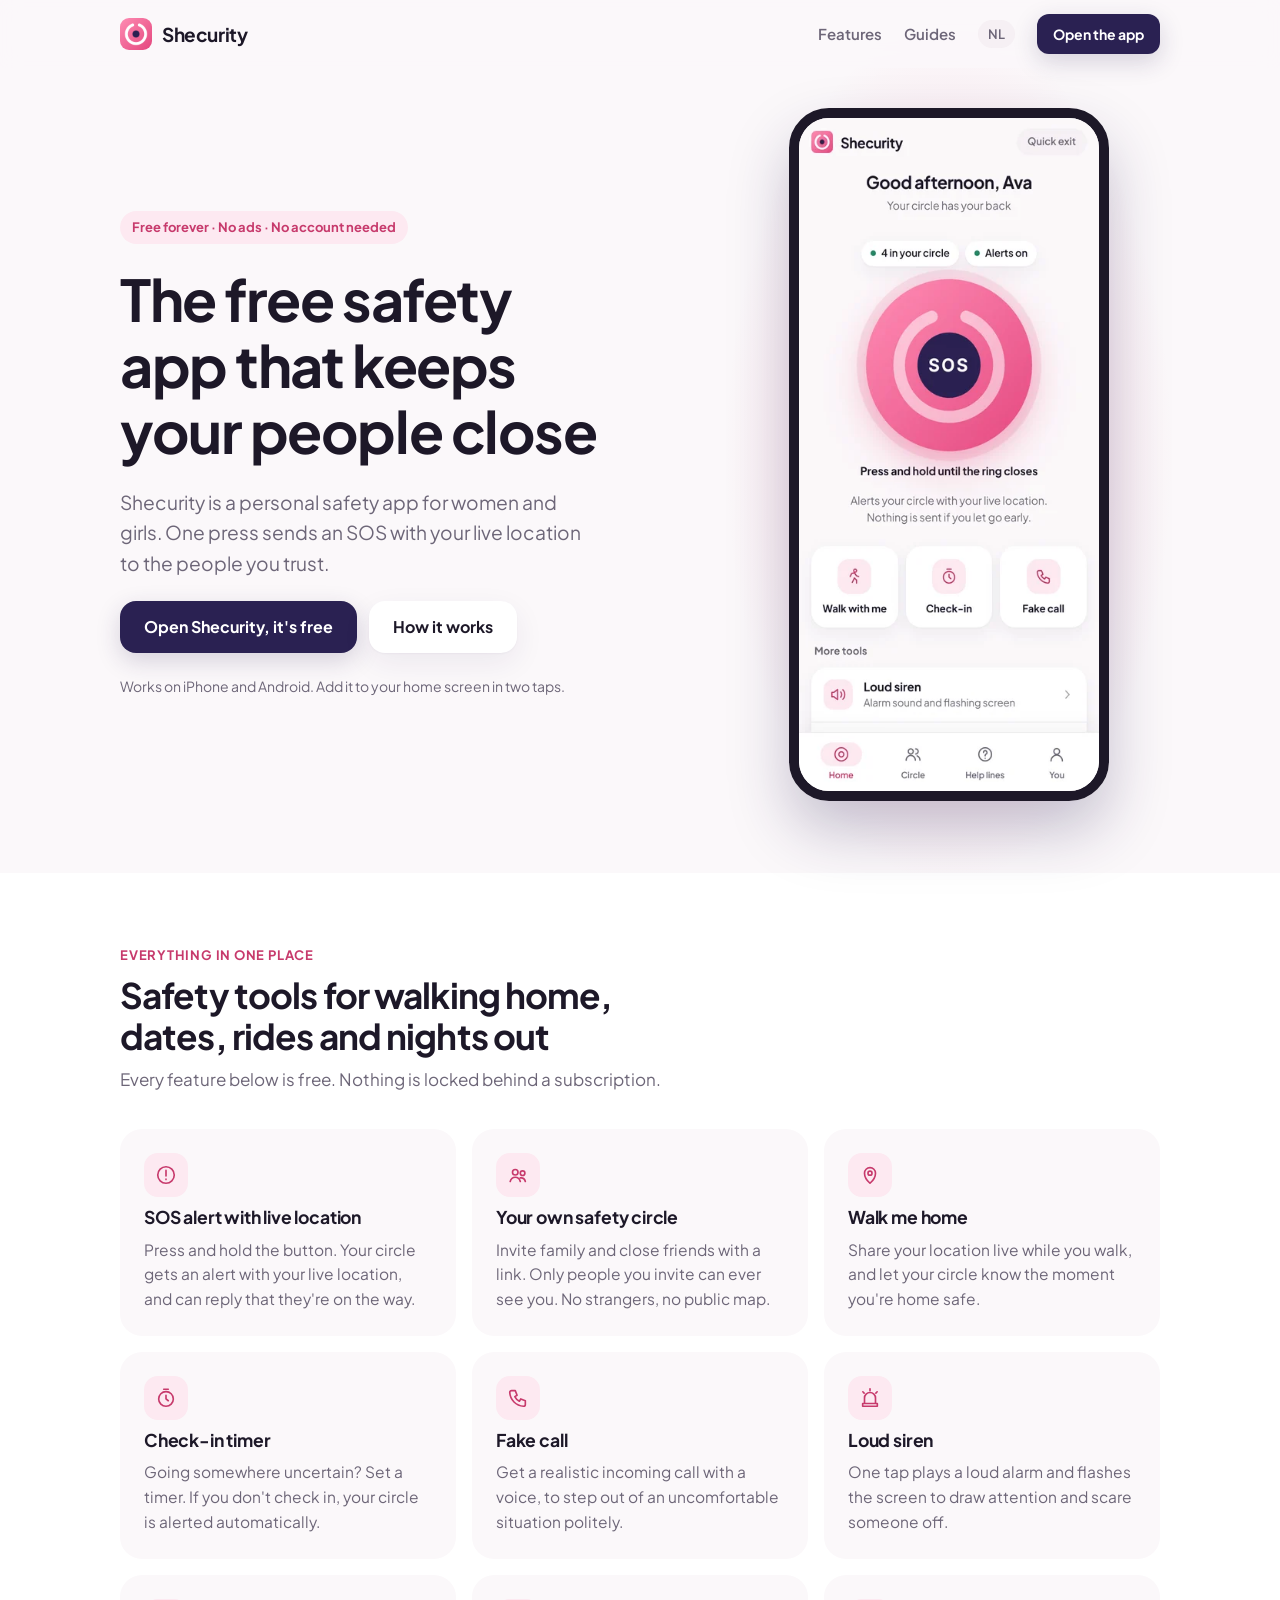
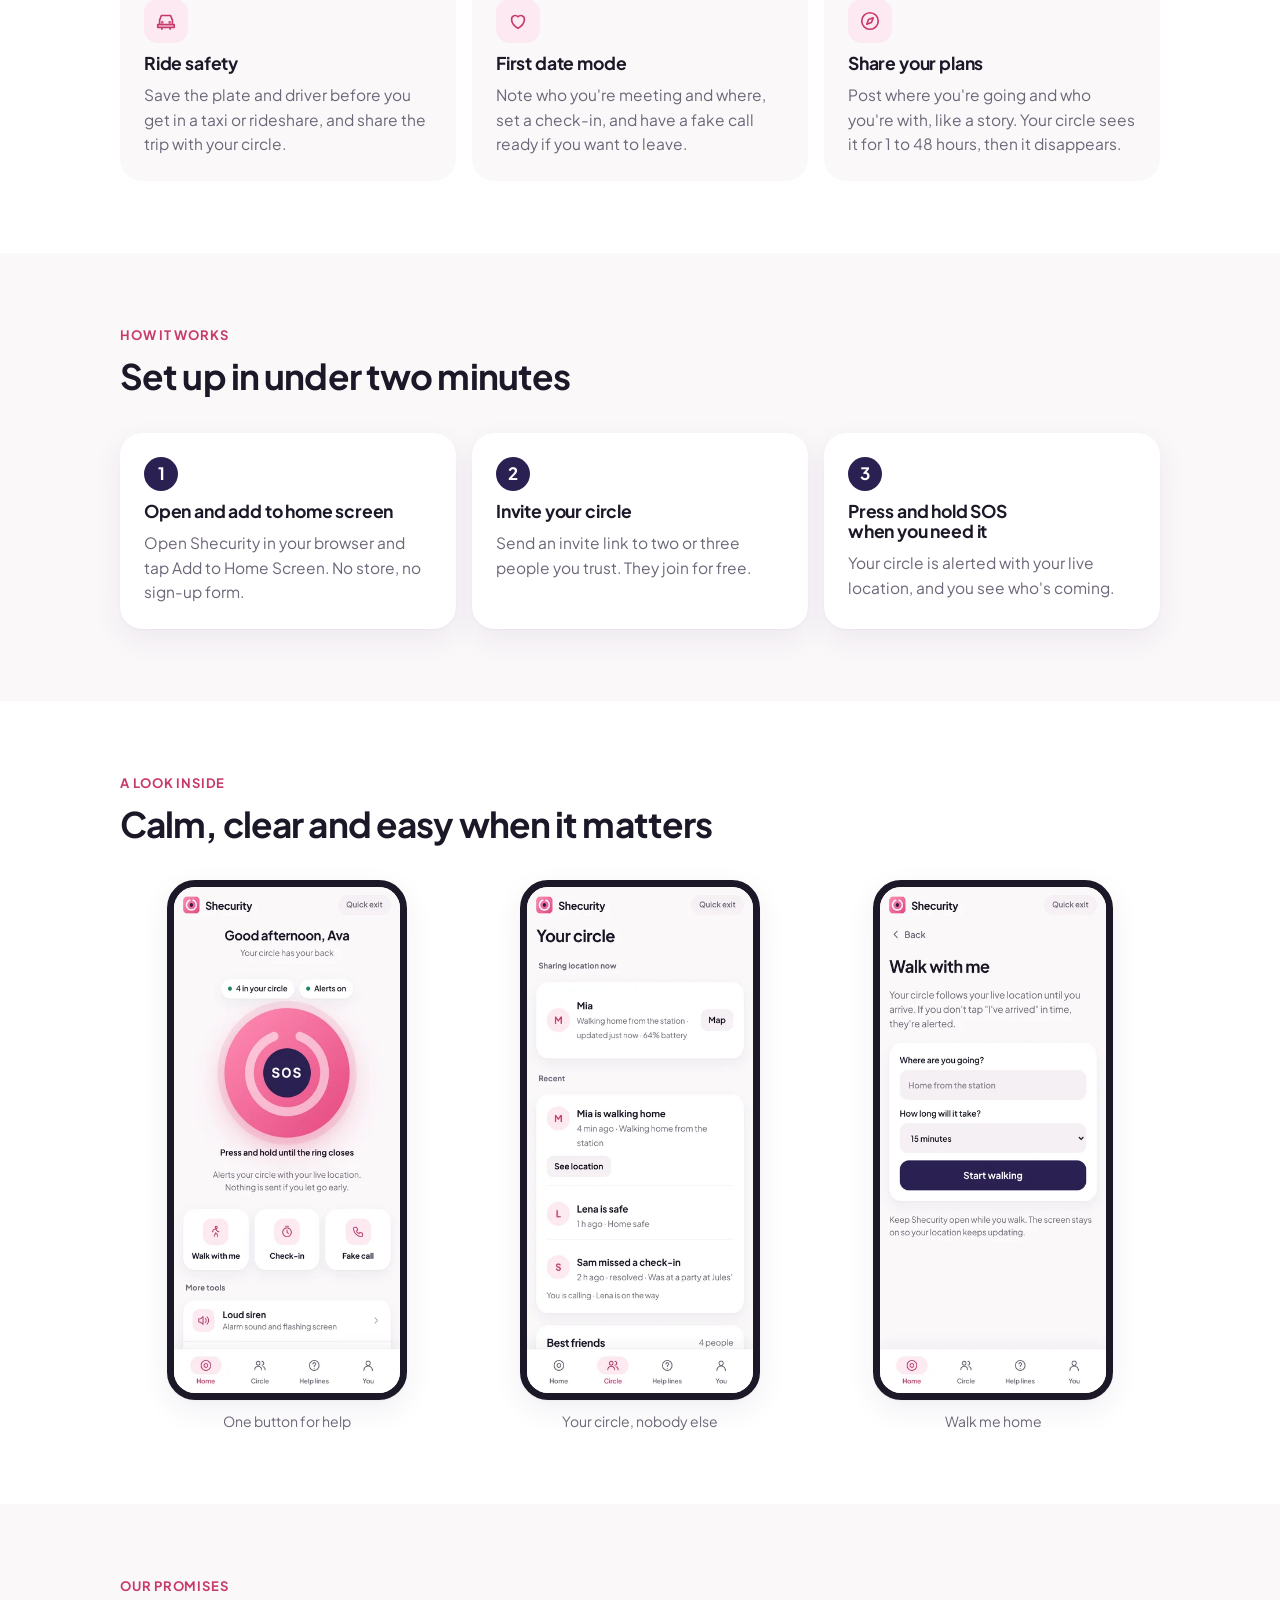
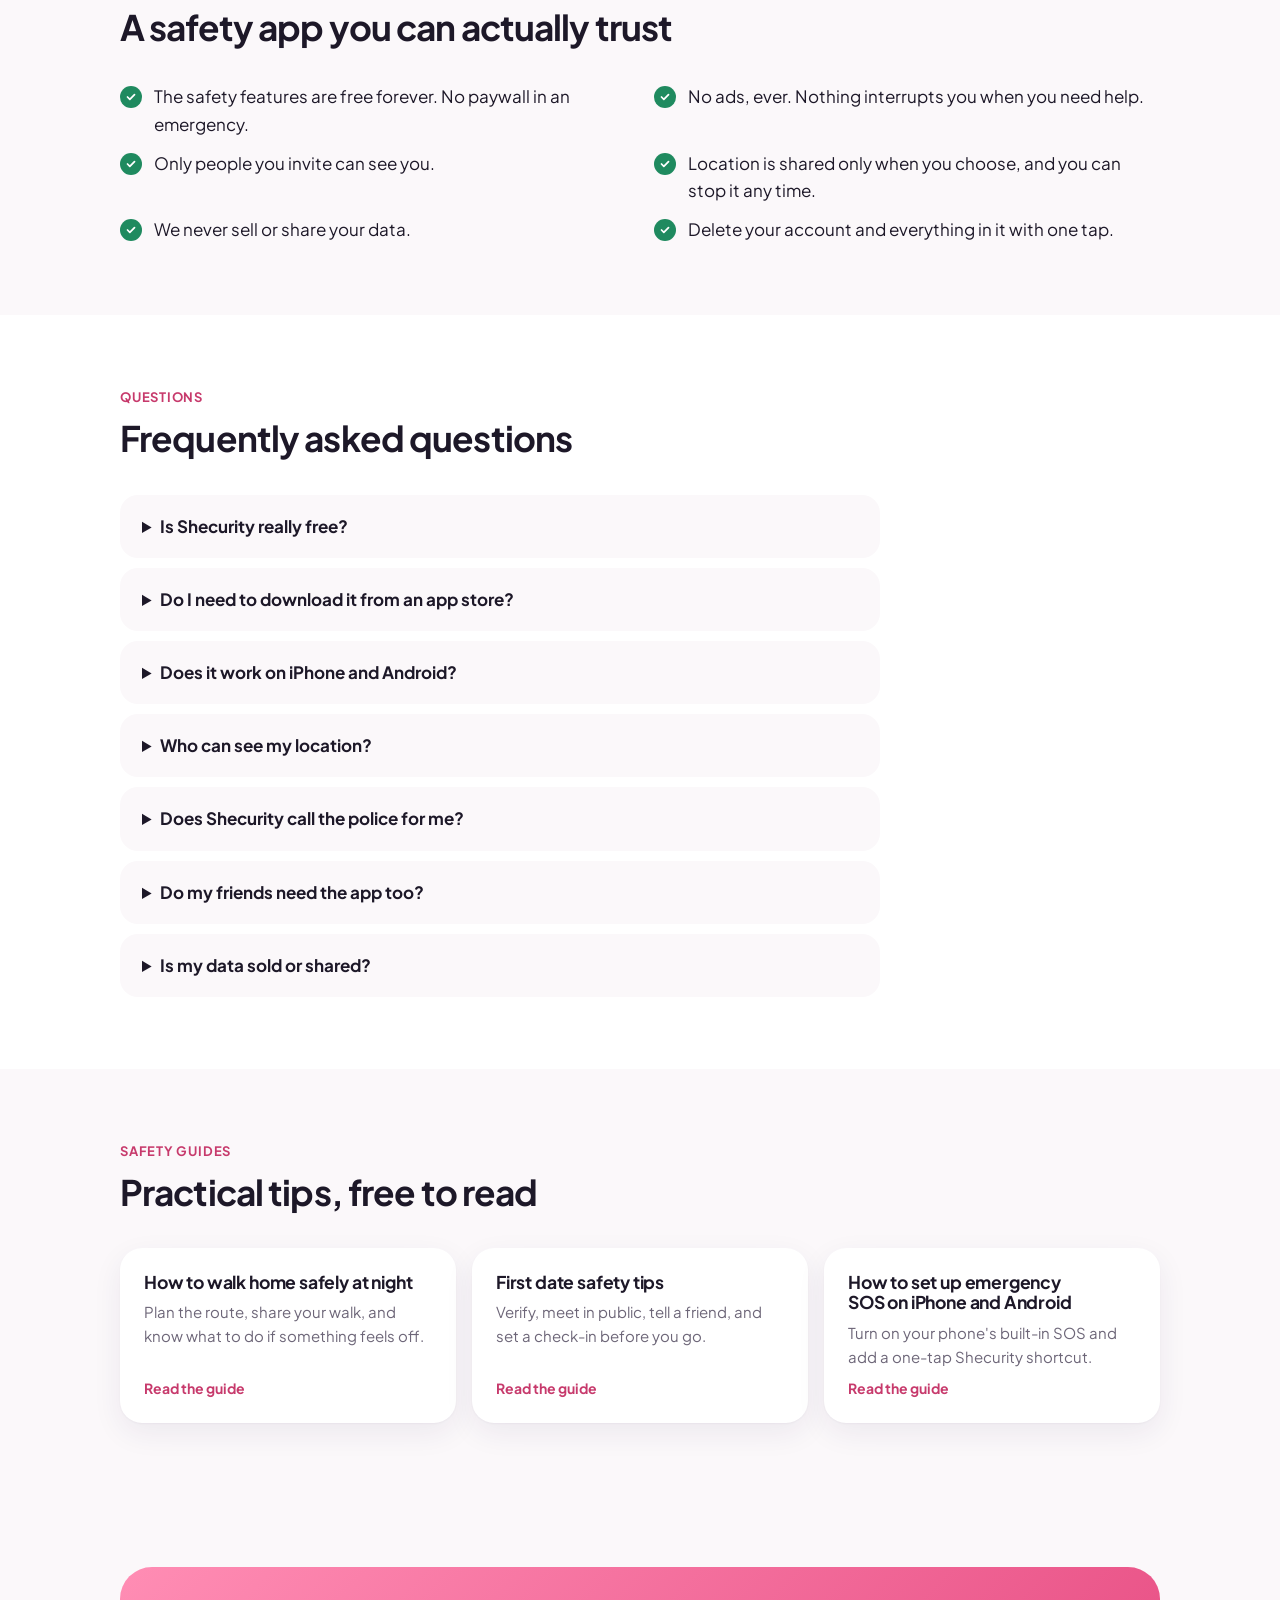
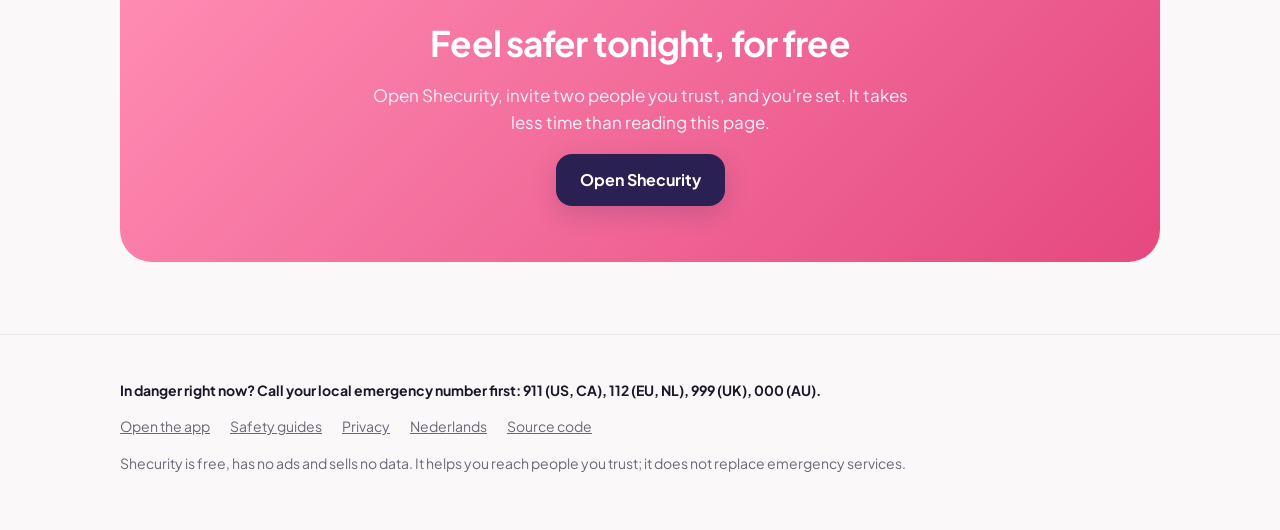
==== index.html @ 404d6601 "Launch Shecurity website and app Co-Authored-By: Claude Opus 5.5 (1M context) <noreply@anthropic.com" ====
<!doctype html>
<html lang="en">
<head>
<meta charset="utf-8">
<meta name="viewport" content="width=device-width, initial-scale=1, viewport-fit=cover">
<title>Shecurity: Free Safety App for Women with SOS and Live Location</title>
<meta name="description" content="Shecurity is a free personal safety app for women. Send an SOS with live location to your own safety circle, share your walk home, set check-in timers, and use fake call and siren. No ads, no subscription.">
<link rel="canonical" href="https://punselie15.github.io/shecurity/">
<link rel="alternate" hreflang="en" href="https://punselie15.github.io/shecurity/">
<link rel="alternate" hreflang="nl" href="https://punselie15.github.io/shecurity/nl/">
<link rel="alternate" hreflang="x-default" href="https://punselie15.github.io/shecurity/">
<meta name="theme-color" content="#fbf8fa">
<meta name="robots" content="index, follow, max-image-preview:large">
<meta property="og:type" content="website">
<meta property="og:site_name" content="Shecurity">
<meta property="og:title" content="Shecurity: Free Safety App for Women with SOS and Live Location">
<meta property="og:description" content="Shecurity is a free personal safety app for women. Send an SOS with live location to your own safety circle, share your walk home, set check-in timers, and use fake call and siren. No ads, no subscription.">
<meta property="og:url" content="https://punselie15.github.io/shecurity/">
<meta property="og:image" content="https://punselie15.github.io/shecurity/img/share.png">
<meta property="og:image:width" content="1200">
<meta property="og:image:height" content="630">
<meta property="og:image:alt" content="Shecurity, the free safety app with your own safety circle">
<meta property="og:locale" content="en_US">
<meta name="twitter:card" content="summary_large_image">
<meta name="twitter:title" content="Shecurity: Free Safety App for Women with SOS and Live Location">
<meta name="twitter:description" content="Shecurity is a free personal safety app for women. Send an SOS with live location to your own safety circle, share your walk home, set check-in timers, and use fake call and siren. No ads, no subscription.">
<meta name="twitter:image" content="https://punselie15.github.io/shecurity/img/share.png">
<link rel="icon" href="icon.svg" type="image/svg+xml">
<link rel="icon" href="favicon-32.png" sizes="32x32" type="image/png">
<link rel="apple-touch-icon" href="apple-touch-icon.png">
<link rel="manifest" href="app/manifest.webmanifest">
<link rel="preconnect" href="https://fonts.googleapis.com">
<link rel="preconnect" href="https://fonts.gstatic.com" crossorigin>
<link rel="stylesheet" href="https://fonts.googleapis.com/css2?family=Plus+Jakarta+Sans:wght@400;600;700&display=swap">
<link rel="stylesheet" href="assets/site.css">
<script type="application/ld+json">{"@type": "Organization", "@id": "https://punselie15.github.io/shecurity/#org", "name": "Shecurity", "url": "https://punselie15.github.io/shecurity/", "logo": "https://punselie15.github.io/shecurity/icon-512.png", "@context": "https://schema.org"}</script>
<script type="application/ld+json">{"@context": "https://schema.org", "@type": "WebApplication", "name": "Shecurity", "url": "https://punselie15.github.io/shecurity/app/", "applicationCategory": "LifestyleApplication", "applicationSubCategory": "Personal safety", "operatingSystem": "iOS, Android, any modern browser", "inLanguage": "en", "description": "Shecurity is a free personal safety app for women. Send an SOS with live location to your own safety circle, share your walk home, set check-in timers, and use fake call and siren. No ads, no subscription.", "isAccessibleForFree": true, "offers": {"@type": "Offer", "price": "0", "priceCurrency": "USD"}, "screenshot": ["https://punselie15.github.io/shecurity/img/screen-home.jpg", "https://punselie15.github.io/shecurity/img/screen-circle.jpg", "https://punselie15.github.io/shecurity/img/screen-walk.jpg"], "featureList": ["SOS alert to your safety circle with live location", "Walk-me-home live location sharing", "Share your plans with your circle, like a story that expires", "Check-in timer that alerts your circle if you don't check in", "Fake incoming call", "Loud siren", "Ride and first-date safety notes", "Audio recording", "Help lines by country"], "publisher": {"@id": "https://punselie15.github.io/shecurity/#org"}}</script>
<script type="application/ld+json">{"@context": "https://schema.org", "@type": "FAQPage", "mainEntity": [{"@type": "Question", "name": "Is Shecurity really free?", "acceptedAnswer": {"@type": "Answer", "text": "Yes. Every safety feature is free forever, with no ads and no trial. Later there may be an optional Shecurity Plus for extras that cost money to run, like automatic text messages, but SOS, your safety circle, live location and check-ins will always stay free."}}, {"@type": "Question", "name": "Do I need to download it from an app store?", "acceptedAnswer": {"@type": "Answer", "text": "No. Shecurity is a web app: open it in Safari or Chrome and tap Add to Home Screen. It then opens full screen like a normal app, works offline and takes almost no storage."}}, {"@type": "Question", "name": "Does it work on iPhone and Android?", "acceptedAnswer": {"@type": "Answer", "text": "Yes, on any recent iPhone or Android phone. On iPhone, add it to your home screen first so you can receive alerts from your circle."}}, {"@type": "Question", "name": "Who can see my location?", "acceptedAnswer": {"@type": "Answer", "text": "Only the people in your safety circle, and only while you choose to share it: during an SOS, a walk or an expired check-in. There is no public map and no stranger network. You can stop sharing with one tap."}}, {"@type": "Question", "name": "Does Shecurity call the police for me?", "acceptedAnswer": {"@type": "Answer", "text": "No. Shecurity alerts the people you trust and shows your local emergency number with one tap. If you are in danger right now, call 911, 112, 999 or 000 first."}}, {"@type": "Question", "name": "Do my friends need the app too?", "acceptedAnswer": {"@type": "Answer", "text": "To join your circle and get instant alerts, yes, and it's free for them too. Even without it, your SOS can send a regular text message with your location to anyone in your contacts."}}, {"@type": "Question", "name": "Is my data sold or shared?", "acceptedAnswer": {"@type": "Answer", "text": "Never. There are no ads and no trackers. Your contacts and notes stay on your phone; circle alerts are stored in the EU and deleted automatically after 30 days. Read the privacy policy."}}]}</script>
<script type="application/ld+json">{"@context": "https://schema.org", "@type": "WebSite", "name": "Shecurity", "url": "https://punselie15.github.io/shecurity/", "inLanguage": ["en", "nl"]}</script>
</head>
<body>
<header class="site"><div class="wrap">
<a class="logo" href="./"><img src="icon-192.png" alt="" width="32" height="32">Shecurity</a>
<nav class="top" aria-label="Main"><a class="hide-sm" href="#features">Features</a><a class="hide-sm" href="guides/">Guides</a><a class="lang" href="nl/" hreflang="nl" lang="nl">NL</a><a class="btn primary sm" href="app/">Open the app</a></nav>
</div></header>
<main>

<section class="hero"><div class="wrap">
<div class="copy">
<span class="pill">Free forever · No ads · No account needed</span>
<h1>The free safety app that keeps your people close</h1>
<p class="lede">Shecurity is a personal safety app for women and girls. One press sends an SOS with your live location to the people you trust.</p>
<div class="ctas"><a class="btn primary" href="app/">Open Shecurity, it's free</a><a class="btn soft" href="#how">How it works</a></div>
<p class="note">Works on iPhone and Android. Add it to your home screen in two taps.</p>
</div>
<div class="phone"><picture><source srcset="img/screen-home.webp" type="image/webp"><img src="img/screen-home.jpg" alt="Shecurity home screen with the SOS button and your safety circle" width="390" height="844" fetchpriority="high"></picture></div>
</div></section>

<section class="band alt" id="features"><div class="wrap">
<div class="section-head"><span class="eyebrow">Everything in one place</span><h2>Safety tools for walking home, dates, rides and nights out</h2><p class="muted">Every feature below is free. Nothing is locked behind a subscription.</p></div>
<div class="features"><div class="feature"><div class="ic"><svg viewBox="0 0 24 24" aria-hidden="true"><circle cx="12" cy="12" r="9"/><path d="M12 7v6M12 16.5v.5"/></svg></div><h3>SOS alert with live location</h3><p>Press and hold the button. Your circle gets an alert with your live location, and can reply that they're on the way.</p></div><div class="feature"><div class="ic"><svg viewBox="0 0 24 24" aria-hidden="true"><circle cx="9" cy="9" r="3"/><circle cx="17" cy="10" r="2.5"/><path d="M3.5 19c.8-3 3-4.5 5.5-4.5s4.7 1.5 5.5 4.5M14.5 15.2c2.6-.4 4.7.9 5.5 3.8"/></svg></div><h3>Your own safety circle</h3><p>Invite family and close friends with a link. Only people you invite can ever see you. No strangers, no public map.</p></div><div class="feature"><div class="ic"><svg viewBox="0 0 24 24" aria-hidden="true"><path d="M12 21s-6-5.3-6-11a6 6 0 0 1 12 0c0 5.7-6 11-6 11Z"/><circle cx="12" cy="10" r="2.2"/></svg></div><h3>Walk me home</h3><p>Share your location live while you walk, and let your circle know the moment you're home safe.</p></div><div class="feature"><div class="ic"><svg viewBox="0 0 24 24" aria-hidden="true"><circle cx="12" cy="13" r="8"/><path d="M12 9v4l2.5 2M9.5 2.5h5"/></svg></div><h3>Check-in timer</h3><p>Going somewhere uncertain? Set a timer. If you don't check in, your circle is alerted automatically.</p></div><div class="feature"><div class="ic"><svg viewBox="0 0 24 24" aria-hidden="true"><path d="M5 4h4l2 5-2.5 1.5a11 11 0 0 0 5 5L15 13l5 2v4a2 2 0 0 1-2 2A16 16 0 0 1 3 6a2 2 0 0 1 2-2Z"/></svg></div><h3>Fake call</h3><p>Get a realistic incoming call with a voice, to step out of an uncomfortable situation politely.</p></div><div class="feature"><div class="ic"><svg viewBox="0 0 24 24" aria-hidden="true"><path d="M6 18v-6a6 6 0 0 1 12 0v6M4 18h16v3H4zM12 2v2M4.2 5.2l1.4 1.4M19.8 5.2l-1.4 1.4"/></svg></div><h3>Loud siren</h3><p>One tap plays a loud alarm and flashes the screen to draw attention and scare someone off.</p></div><div class="feature"><div class="ic"><svg viewBox="0 0 24 24" aria-hidden="true"><path d="M5 16V11l2-5h10l2 5v5M3 16h18v3H3zM7.5 19v2M16.5 19v2"/><circle cx="8" cy="13.5" r=".5"/><circle cx="16" cy="13.5" r=".5"/></svg></div><h3>Ride safety</h3><p>Save the plate and driver before you get in a taxi or rideshare, and share the trip with your circle.</p></div><div class="feature"><div class="ic"><svg viewBox="0 0 24 24" aria-hidden="true"><path d="M12 20s-7-4.4-7-10a4 4 0 0 1 7-2.6A4 4 0 0 1 19 10c0 5.6-7 10-7 10Z"/></svg></div><h3>First date mode</h3><p>Note who you're meeting and where, set a check-in, and have a fake call ready if you want to leave.</p></div><div class="feature"><div class="ic"><svg viewBox="0 0 24 24" aria-hidden="true"><circle cx="12" cy="12" r="9"/><path d="M15.5 8.5 13.6 13.6 8.5 15.5 10.4 10.4z"/></svg></div><h3>Share your plans</h3><p>Post where you're going and who you're with, like a story. Your circle sees it for 1 to 48 hours, then it disappears.</p></div></div>
</div></section>

<section class="band" id="how"><div class="wrap">
<div class="section-head"><span class="eyebrow">How it works</span><h2>Set up in under two minutes</h2></div>
<div class="steps">
<div class="step"><h3>Open and add to home screen</h3><p>Open Shecurity in your browser and tap Add to Home Screen. No store, no sign-up form.</p></div>
<div class="step"><h3>Invite your circle</h3><p>Send an invite link to two or three people you trust. They join for free.</p></div>
<div class="step"><h3>Press and hold SOS when you need it</h3><p>Your circle is alerted with your live location, and you see who's coming.</p></div>
</div>
</div></section>

<section class="band alt"><div class="wrap">
<div class="section-head"><span class="eyebrow">A look inside</span><h2>Calm, clear and easy when it matters</h2></div>
<div class="shots"><figure><picture><source srcset="img/screen-home.webp" type="image/webp"><img src="img/screen-home.jpg" alt="Shecurity home screen with SOS button" width="390" height="844" loading="lazy"></picture><figcaption>One button for help</figcaption></figure><figure><picture><source srcset="img/screen-circle.webp" type="image/webp"><img src="img/screen-circle.jpg" alt="Safety circle screen showing friends and alerts" width="390" height="844" loading="lazy"></picture><figcaption>Your circle, nobody else</figcaption></figure><figure><picture><source srcset="img/screen-walk.webp" type="image/webp"><img src="img/screen-walk.jpg" alt="Walk me home screen sharing live location" width="390" height="844" loading="lazy"></picture><figcaption>Walk me home</figcaption></figure></div>
</div></section>

<section class="band"><div class="wrap">
<div class="section-head"><span class="eyebrow">Our promises</span><h2>A safety app you can actually trust</h2></div>
<ul class="promises">
<li>The safety features are free forever. No paywall in an emergency.</li>
<li>No ads, ever. Nothing interrupts you when you need help.</li>
<li>Only people you invite can see you.</li>
<li>Location is shared only when you choose, and you can stop it any time.</li>
<li>We never sell or share your data.</li>
<li>Delete your account and everything in it with one tap.</li>
</ul>
</div></section>

<section class="band alt" id="faq"><div class="wrap">
<div class="section-head"><span class="eyebrow">Questions</span><h2>Frequently asked questions</h2></div>
<div class="faq"><details><summary>Is Shecurity really free?</summary><p>Yes. Every safety feature is free forever, with no ads and no trial. Later there may be an optional Shecurity Plus for extras that cost money to run, like automatic text messages, but SOS, your safety circle, live location and check-ins will always stay free.</p></details><details><summary>Do I need to download it from an app store?</summary><p>No. Shecurity is a web app: open it in Safari or Chrome and tap <strong>Add to Home Screen</strong>. It then opens full screen like a normal app, works offline and takes almost no storage.</p></details><details><summary>Does it work on iPhone and Android?</summary><p>Yes, on any recent iPhone or Android phone. On iPhone, add it to your home screen first so you can receive alerts from your circle.</p></details><details><summary>Who can see my location?</summary><p>Only the people in your safety circle, and only while you choose to share it: during an SOS, a walk or an expired check-in. There is no public map and no stranger network. You can stop sharing with one tap.</p></details><details><summary>Does Shecurity call the police for me?</summary><p>No. Shecurity alerts the people you trust and shows your local emergency number with one tap. If you are in danger right now, call 911, 112, 999 or 000 first.</p></details><details><summary>Do my friends need the app too?</summary><p>To join your circle and get instant alerts, yes, and it's free for them too. Even without it, your SOS can send a regular text message with your location to anyone in your contacts.</p></details><details><summary>Is my data sold or shared?</summary><p>Never. There are no ads and no trackers. Your contacts and notes stay on your phone; circle alerts are stored in the EU and deleted automatically after 30 days. Read the <a href="privacy.html">privacy policy</a>.</p></details></div>
</div></section>

<section class="band"><div class="wrap">
<div class="section-head"><span class="eyebrow">Safety guides</span><h2>Practical tips, free to read</h2></div>
<div class="guides"><a class="guide-card" href="guides/walk-home-safely.html"><h3>How to walk home safely at night</h3><p>Plan the route, share your walk, and know what to do if something feels off.</p><span>Read the guide</span></a><a class="guide-card" href="guides/first-date-safety.html"><h3>First date safety tips</h3><p>Verify, meet in public, tell a friend, and set a check-in before you go.</p><span>Read the guide</span></a><a class="guide-card" href="guides/phone-emergency-sos.html"><h3>How to set up emergency SOS on iPhone and Android</h3><p>Turn on your phone's built-in SOS and add a one-tap Shecurity shortcut.</p><span>Read the guide</span></a></div>
</div></section>

<section class="band cta-band"><div class="wrap"><div class="box">
<h2>Feel safer tonight, for free</h2>
<p>Open Shecurity, invite two people you trust, and you're set. It takes less time than reading this page.</p>
<a class="btn primary" href="app/">Open Shecurity</a>
</div></div></section>

</main>
<footer class="site"><div class="wrap">
<p class="emergency">In danger right now? Call your local emergency number first: 911 (US, CA), 112 (EU, NL), 999 (UK), 000 (AU).</p>
<div class="links"><a href="app/">Open the app</a><a href="guides/">Safety guides</a><a href="privacy.html">Privacy</a><a href="nl/">Nederlands</a><a href="https://github.com/punselie15/shecurity">Source code</a></div>
<p>Shecurity is free, has no ads and sells no data. It helps you reach people you trust; it does not replace emergency services.</p>
</div></footer>
</body>
</html>
---- assets/site.css ----
/* Shecurity website. Same palette and type as the app: blush pink accents, deep indigo actions, soft cards. */
:root {
  --bg: #fbf8fa;
  --surface: #ffffff;
  --surface-2: #f6f0f4;
  --ink: #1d1828;
  --muted: #6d6678;
  --line: #f0e8ee;
  --brand: #2a2152;
  --brand-ink: #ffffff;
  --soft: #fde9f1;
  --pink: #e5487f;
  --pink-ink: #c73a6c;
  --safe: #1f8a5f;
  --shadow: 0 1px 2px rgba(42, 33, 82, .04), 0 10px 30px rgba(42, 33, 82, .07);
  --font: "Plus Jakarta Sans", system-ui, -apple-system, "Segoe UI", Roboto, "Helvetica Neue", Arial, sans-serif;
}
@media (prefers-color-scheme: dark) {
  :root { --bg: #121017; --surface: #1b1822; --surface-2: #25212e; --ink: #f2eef6; --muted: #a49cb1; --line: #2c2736;
    --brand: #ff8db4; --brand-ink: #1d1828; --soft: #36202d; --pink: #ff8db4; --pink-ink: #ff9fc0; --safe: #4cc690;
    --shadow: 0 1px 2px rgba(0,0,0,.3), 0 10px 30px rgba(0,0,0,.25); color-scheme: dark; }
}
* { box-sizing: border-box; }
html { scroll-behavior: smooth; }
body { margin: 0; background: var(--bg); color: var(--ink); font-family: var(--font); font-size: 17px; line-height: 1.6; -webkit-font-smoothing: antialiased; }
a { color: var(--pink-ink); }
:focus-visible { outline: 2px solid var(--pink); outline-offset: 2px; }
img { max-width: 100%; height: auto; display: block; }
.wrap { max-width: 1080px; margin: 0 auto; padding-left: max(20px, env(safe-area-inset-left, 0px)); padding-right: max(20px, env(safe-area-inset-right, 0px)); }
h1, h2, h3 { line-height: 1.15; letter-spacing: -0.025em; text-wrap: balance; margin: 0; font-weight: 700; }
h1 { font-size: clamp(2.3rem, 6vw, 3.6rem); }
h2 { font-size: clamp(1.6rem, 3.6vw, 2.2rem); }
h3 { font-size: 1.1rem; letter-spacing: -0.01em; }
p { margin: 0; }
.muted { color: var(--muted); }
.accent { color: var(--pink); }

header.site { position: sticky; top: 0; z-index: 10; background: color-mix(in srgb, var(--bg) 88%, transparent); backdrop-filter: blur(10px); -webkit-backdrop-filter: blur(10px); }
header.site .wrap { display: flex; align-items: center; justify-content: space-between; gap: 16px; height: 68px; }
.logo { display: flex; align-items: center; gap: 10px; font-weight: 700; font-size: 19px; color: var(--ink); text-decoration: none; letter-spacing: -0.02em; }
.logo img { width: 32px; height: 32px; border-radius: 9px; }
nav.top { display: flex; align-items: center; gap: 22px; font-size: 15px; font-weight: 600; }
nav.top a { color: var(--muted); text-decoration: none; }
nav.top a:hover { color: var(--ink); }
nav.top .lang { font-size: 13px; padding: 4px 10px; border-radius: 999px; background: var(--surface-2); }
@media (max-width: 640px) { nav.top .hide-sm { display: none; } }

.btn { display: inline-flex; align-items: center; justify-content: center; gap: 8px; min-height: 52px; padding: 12px 24px; border-radius: 16px; font-weight: 700; font-size: 16px; text-decoration: none; border: 0; cursor: pointer; }
.btn.primary { background: var(--brand); color: var(--brand-ink); box-shadow: 0 8px 24px rgba(42, 33, 82, .18); }
.btn.soft { background: var(--surface); color: var(--ink); box-shadow: var(--shadow); }
.btn.sm { min-height: 40px; padding: 8px 16px; font-size: 14px; border-radius: 12px; }
.ctas { display: flex; gap: 12px; flex-wrap: wrap; }

.hero { padding-block: 40px 72px; }
.hero .wrap { display: grid; grid-template-columns: minmax(0, 1.15fr) minmax(0, .85fr); gap: 48px; align-items: center; }
.hero .copy { display: flex; flex-direction: column; gap: 22px; min-width: 0; }
.hero .lede { font-size: 1.2rem; color: var(--muted); max-width: 34ch; }
.hero .note { font-size: 14px; color: var(--muted); }
.pill { align-self: flex-start; display: inline-flex; gap: 8px; align-items: center; font-size: 13px; font-weight: 700; padding: 6px 12px; border-radius: 999px; background: var(--soft); color: var(--pink-ink); }
.phone { position: relative; justify-self: center; width: 100%; max-width: 320px; }
.phone::before { content: ""; position: absolute; inset: -12% -20%; background: radial-gradient(closest-side, rgba(229, 72, 127, .22), transparent); z-index: -1; }
.phone img { border-radius: 40px; border: 10px solid #1d1828; box-shadow: 0 30px 60px rgba(42, 33, 82, .25); aspect-ratio: 390 / 844; width: 100%; }
@media (max-width: 820px) { .hero .wrap { grid-template-columns: minmax(0, 1fr); gap: 36px; } .phone { max-width: 270px; } }

section.band { padding-block: 72px; }
section.band.alt { background: var(--surface); }
.section-head { display: flex; flex-direction: column; gap: 10px; max-width: 640px; margin-bottom: 36px; }
.eyebrow { font-size: 13px; font-weight: 700; letter-spacing: .06em; text-transform: uppercase; color: var(--pink-ink); }

.features { display: grid; grid-template-columns: repeat(3, minmax(0, 1fr)); gap: 16px; }
.feature { background: var(--surface); border-radius: 22px; padding: 24px; box-shadow: var(--shadow); display: flex; flex-direction: column; gap: 10px; min-width: 0; }
section.alt .feature { background: var(--bg); box-shadow: none; }
.feature .ic { width: 44px; height: 44px; border-radius: 14px; background: var(--soft); color: var(--pink-ink); display: grid; place-items: center; }
.feature .ic svg { width: 22px; height: 22px; fill: none; stroke: currentColor; stroke-width: 1.8; stroke-linecap: round; stroke-linejoin: round; }
.feature p { color: var(--muted); font-size: 15.5px; }
@media (max-width: 860px) { .features { grid-template-columns: repeat(2, minmax(0, 1fr)); } }
@media (max-width: 560px) { .features { grid-template-columns: minmax(0, 1fr); } }

.steps { display: grid; grid-template-columns: repeat(3, minmax(0, 1fr)); gap: 16px; counter-reset: s; }
.step { display: flex; flex-direction: column; gap: 10px; padding: 24px; border-radius: 22px; background: var(--surface); box-shadow: var(--shadow); min-width: 0; }
.step::before { counter-increment: s; content: counter(s); width: 34px; height: 34px; border-radius: 50%; background: var(--brand); color: var(--brand-ink); display: grid; place-items: center; font-weight: 700; }
.step p { color: var(--muted); font-size: 15.5px; }
@media (max-width: 760px) { .steps { grid-template-columns: minmax(0, 1fr); } }

.shots { display: grid; grid-template-columns: repeat(3, minmax(0, 1fr)); gap: 20px; }
.shots figure { margin: 0; display: flex; flex-direction: column; gap: 10px; align-items: center; text-align: center; font-size: 14px; color: var(--muted); }
.shots img { border-radius: 28px; border: 7px solid #1d1828; box-shadow: var(--shadow); max-width: 240px; width: 100%; aspect-ratio: 390 / 844; }
@media (max-width: 700px) { .shots { grid-template-columns: minmax(0, 1fr); } }

.promises { display: grid; grid-template-columns: repeat(2, minmax(0, 1fr)); gap: 12px 28px; margin: 0; padding: 0; list-style: none; }
.promises li { display: flex; gap: 12px; align-items: flex-start; }
.promises li::before { content: ""; flex: none; width: 22px; height: 22px; margin-top: 3px; border-radius: 50%; background: var(--safe) url("data:image/svg+xml,%3Csvg xmlns='http://www.w3.org/2000/svg' viewBox='0 0 24 24' fill='none' stroke='white' stroke-width='3' stroke-linecap='round' stroke-linejoin='round'%3E%3Cpath d='m6 12 4 4 8-8'/%3E%3C/svg%3E") center / 14px no-repeat; }
@media (max-width: 640px) { .promises { grid-template-columns: minmax(0, 1fr); } }

.faq { display: flex; flex-direction: column; gap: 10px; max-width: 760px; }
.faq details { background: var(--surface); border-radius: 18px; padding: 18px 22px; box-shadow: var(--shadow); }
section.alt .faq details { background: var(--bg); box-shadow: none; }
.faq summary { cursor: pointer; font-weight: 700; }
.faq details p { margin-top: 10px; color: var(--muted); }

.guides { display: grid; grid-template-columns: repeat(3, minmax(0, 1fr)); gap: 16px; }
.guide-card { display: flex; flex-direction: column; gap: 8px; padding: 24px; border-radius: 22px; background: var(--surface); box-shadow: var(--shadow); text-decoration: none; color: var(--ink); min-width: 0; }
.guide-card p { color: var(--muted); font-size: 15px; }
.guide-card span { font-size: 14px; font-weight: 700; color: var(--pink-ink); margin-top: auto; }
@media (max-width: 860px) { .guides { grid-template-columns: minmax(0, 1fr); } }

.cta-band { text-align: center; }
.cta-band .box { background: linear-gradient(135deg, #ff8db4, #e5487f); color: #fff; border-radius: 32px; padding: 56px 24px; display: flex; flex-direction: column; align-items: center; gap: 18px; }
.cta-band .box p { opacity: .92; max-width: 46ch; }
.cta-band .btn.primary { background: #2a2152; color: #fff; }

/* articles */
article.post { padding-block: 32px 72px; }
article.post .wrap { max-width: 720px; display: flex; flex-direction: column; gap: 20px; }
article.post .meta { font-size: 14px; color: var(--muted); }
article.post h2 { font-size: 1.5rem; margin-top: 18px; }
article.post ul, article.post ol { margin: 0; padding-left: 1.3em; display: flex; flex-direction: column; gap: 8px; }
article.post .tip { background: var(--soft); border-radius: 18px; padding: 18px 22px; }
.crumbs { font-size: 14px; color: var(--muted); }
.crumbs a { color: var(--muted); }

footer.site { padding-block: 44px 56px; border-top: 1px solid var(--line); font-size: 14px; color: var(--muted); }
footer.site .wrap { display: flex; flex-direction: column; gap: 14px; }
footer.site .links { display: flex; flex-wrap: wrap; gap: 8px 20px; }
footer.site a { color: var(--muted); }
footer.site .emergency { font-weight: 700; color: var(--ink); }
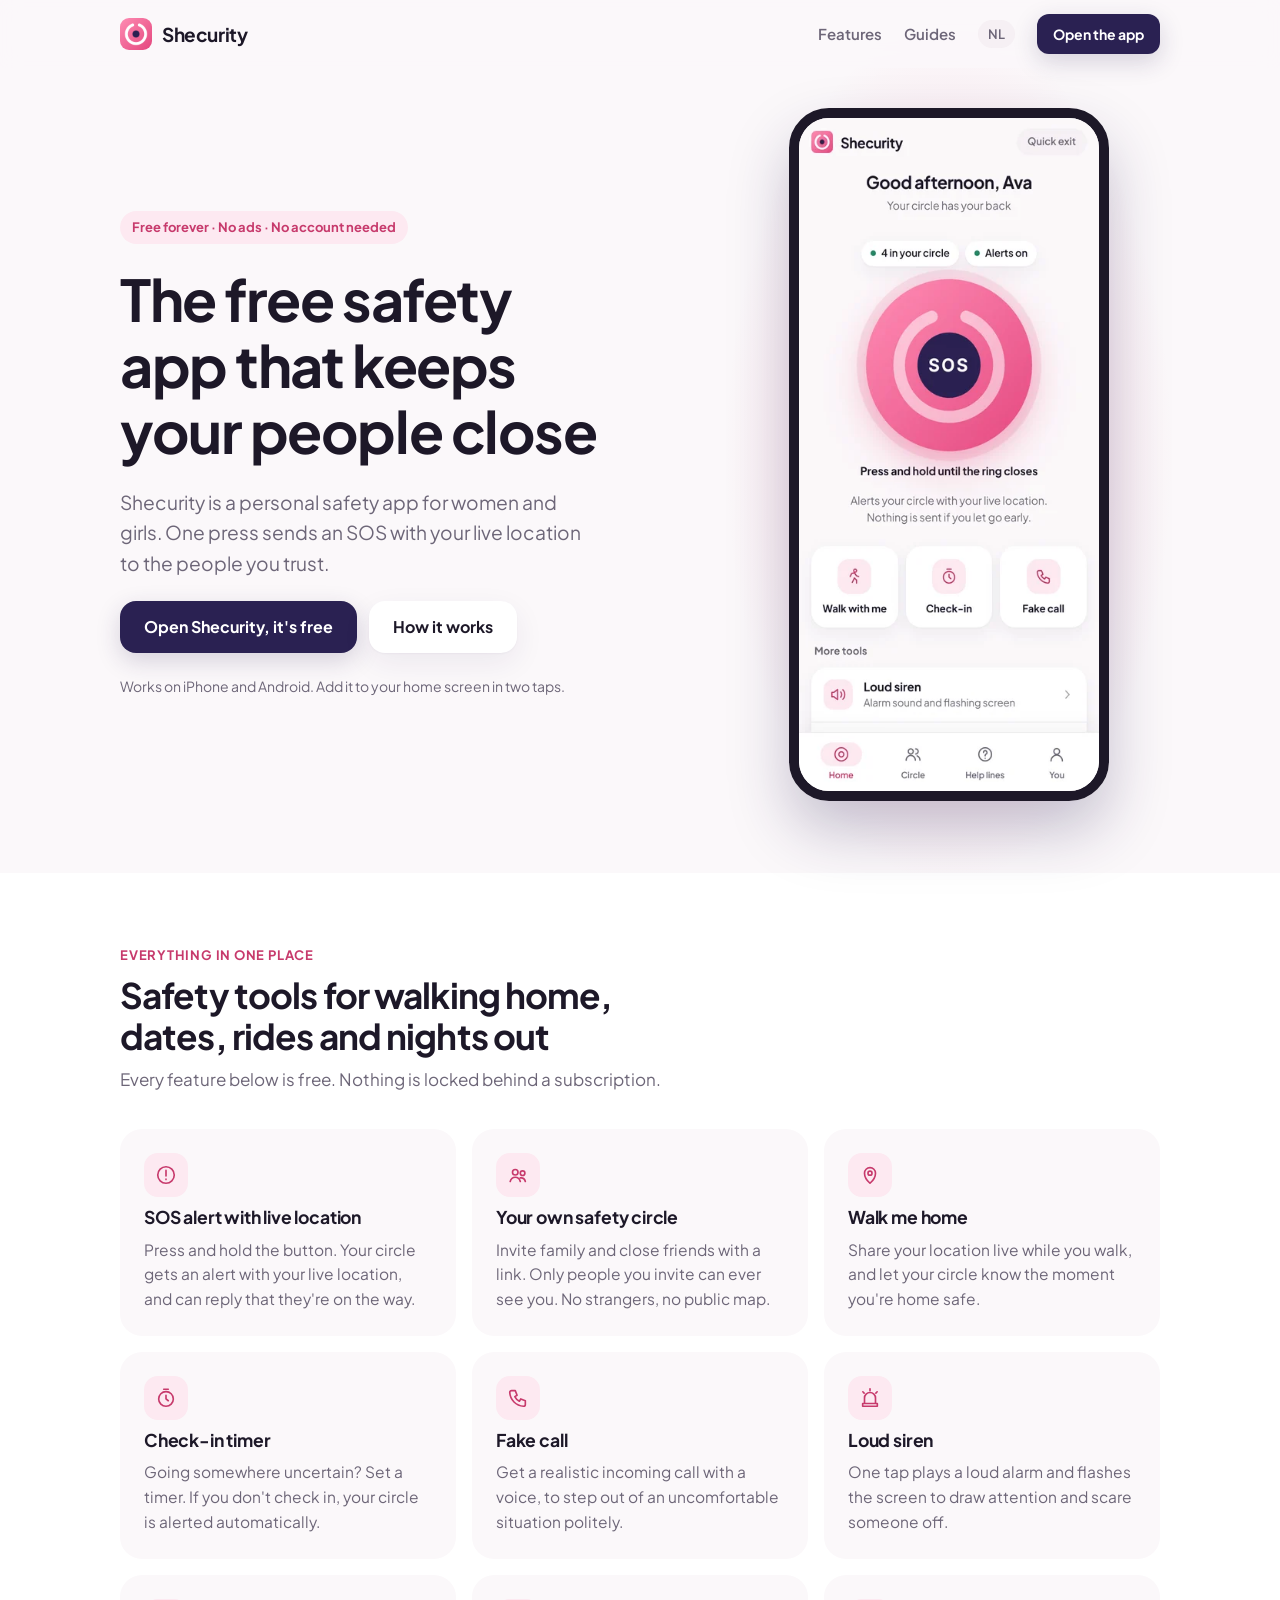
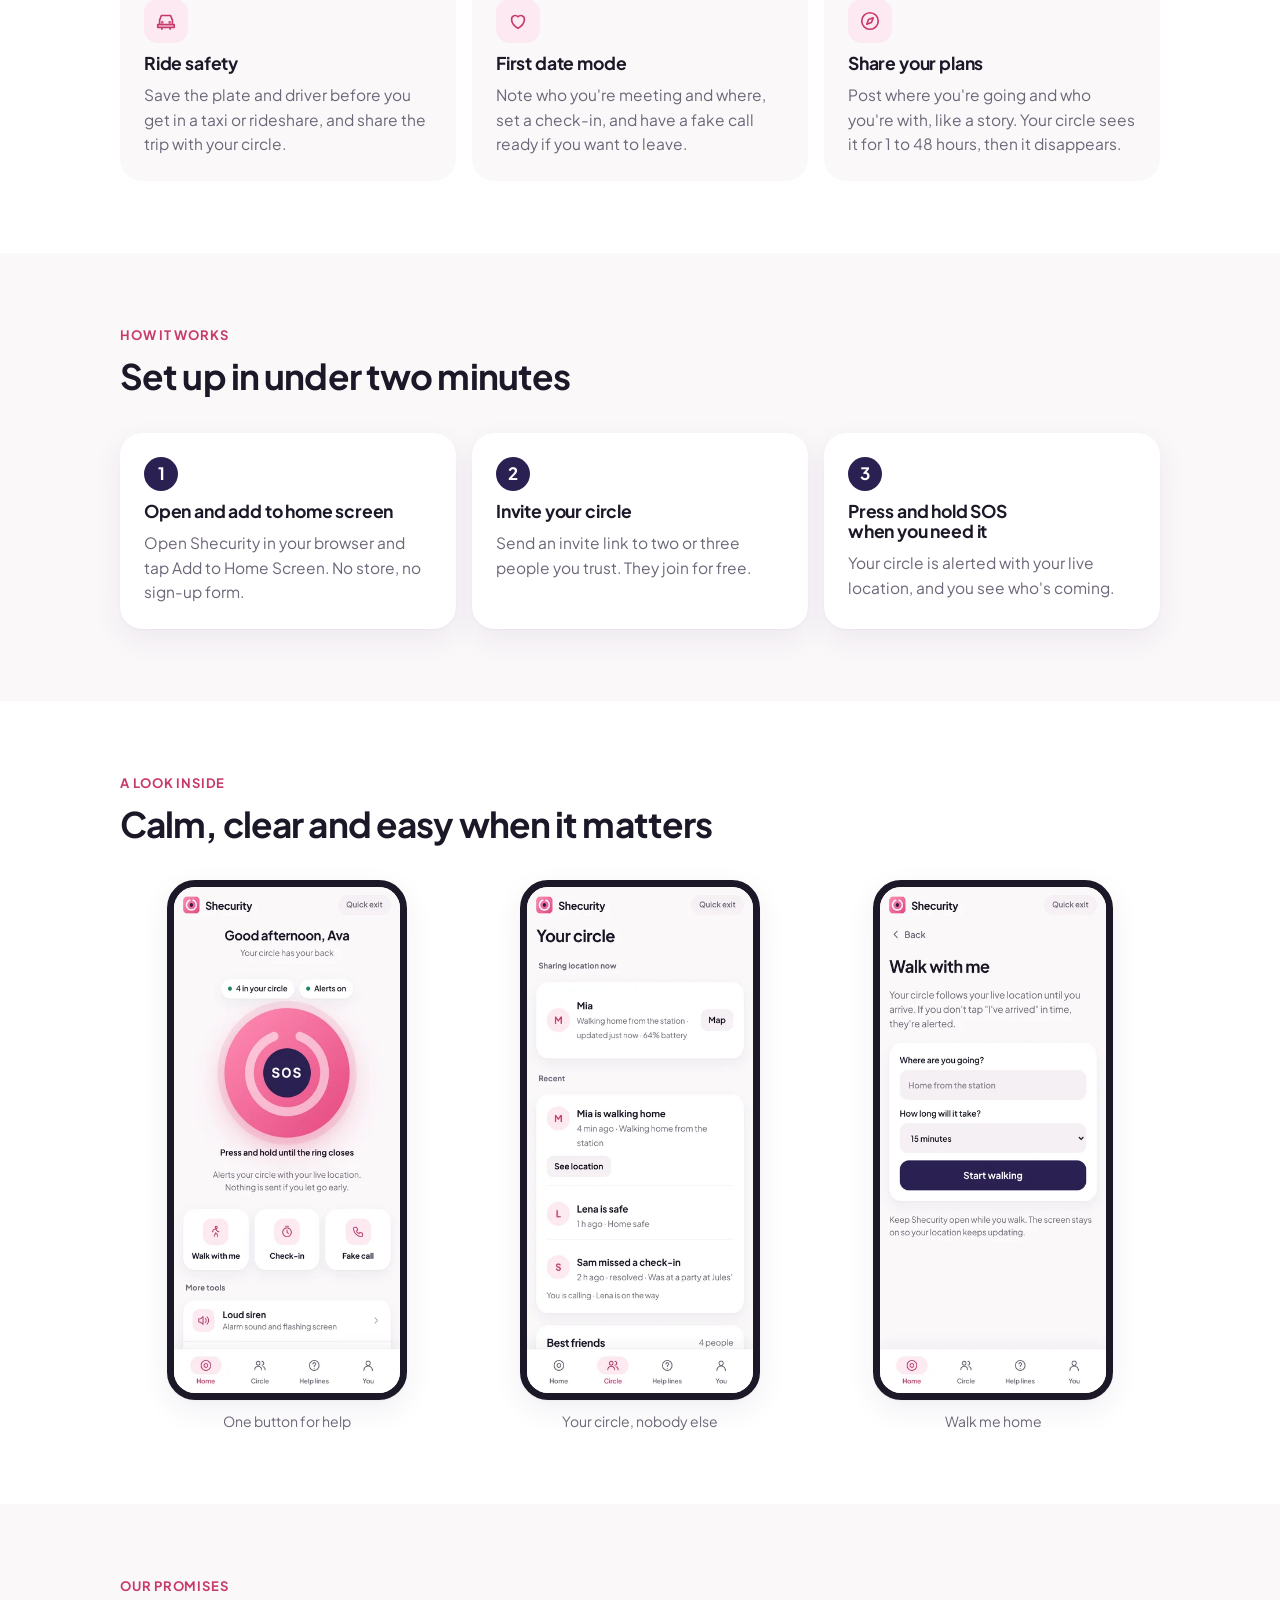
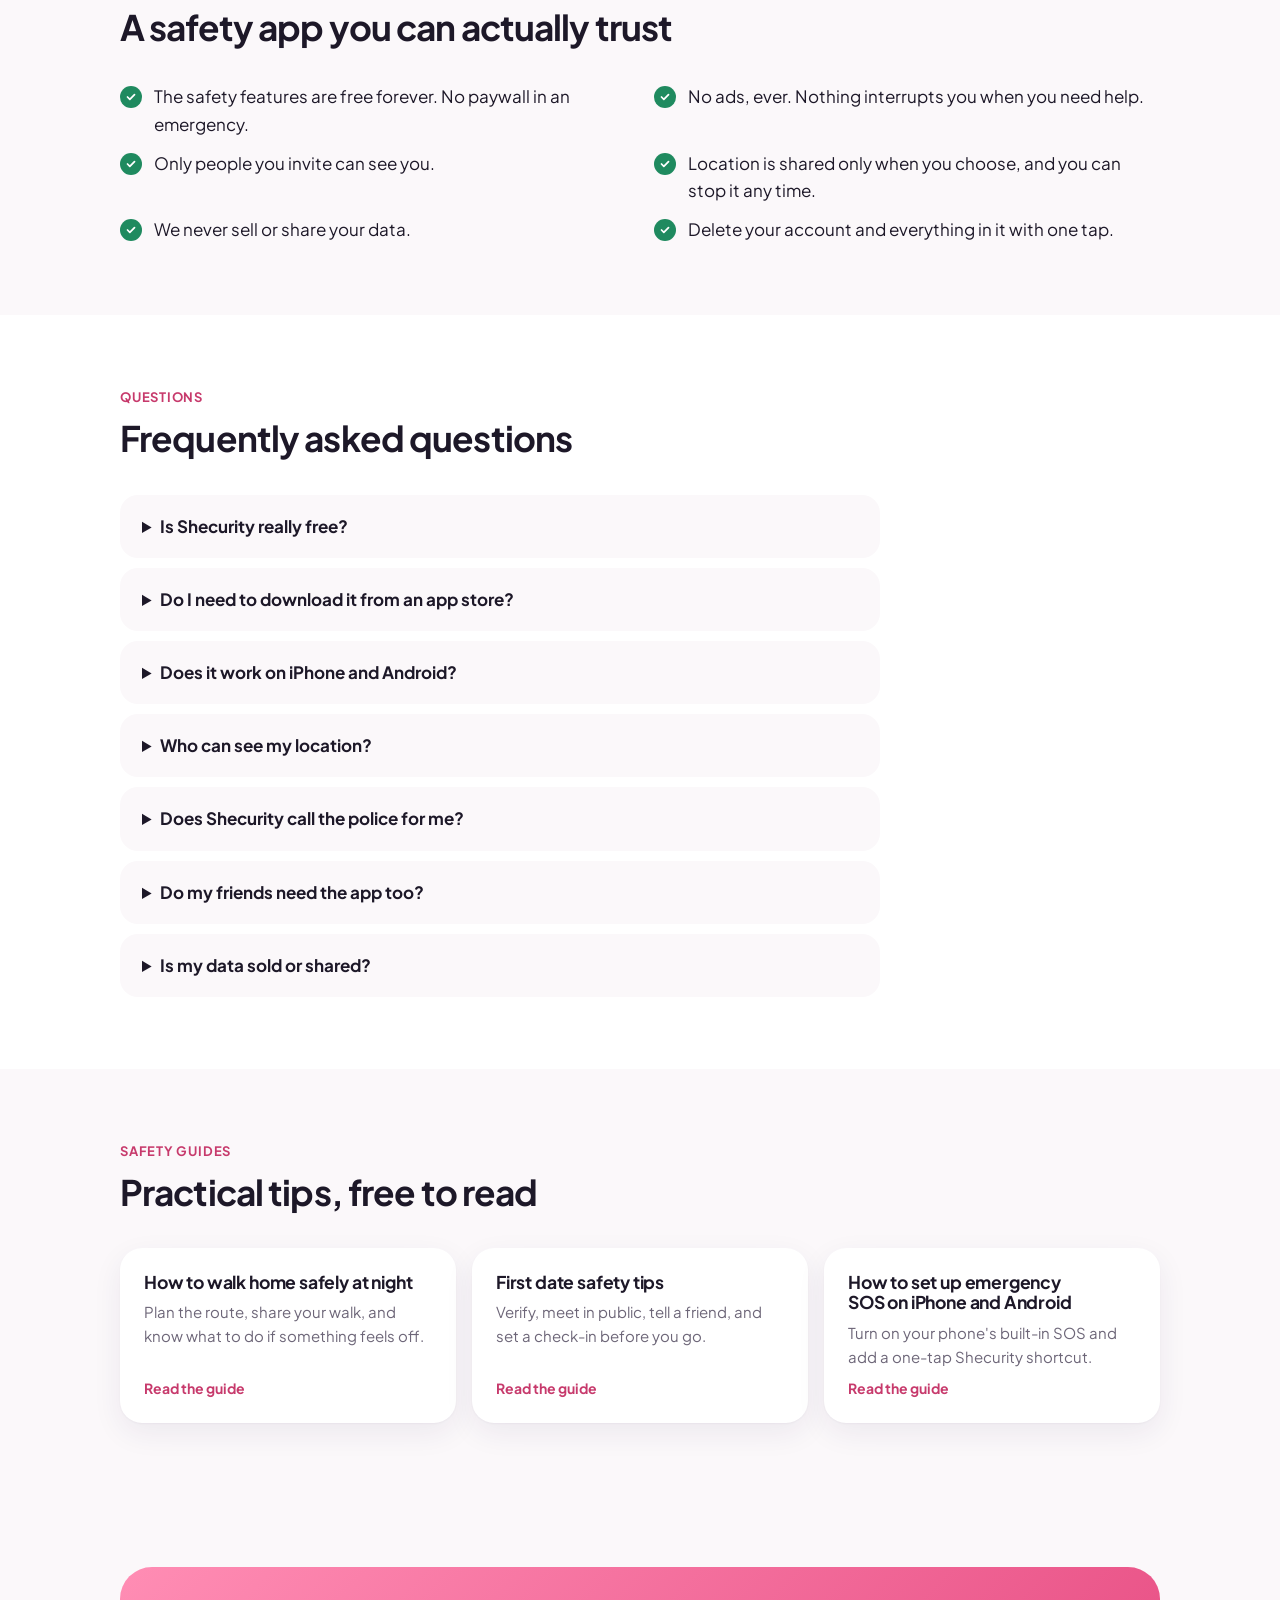
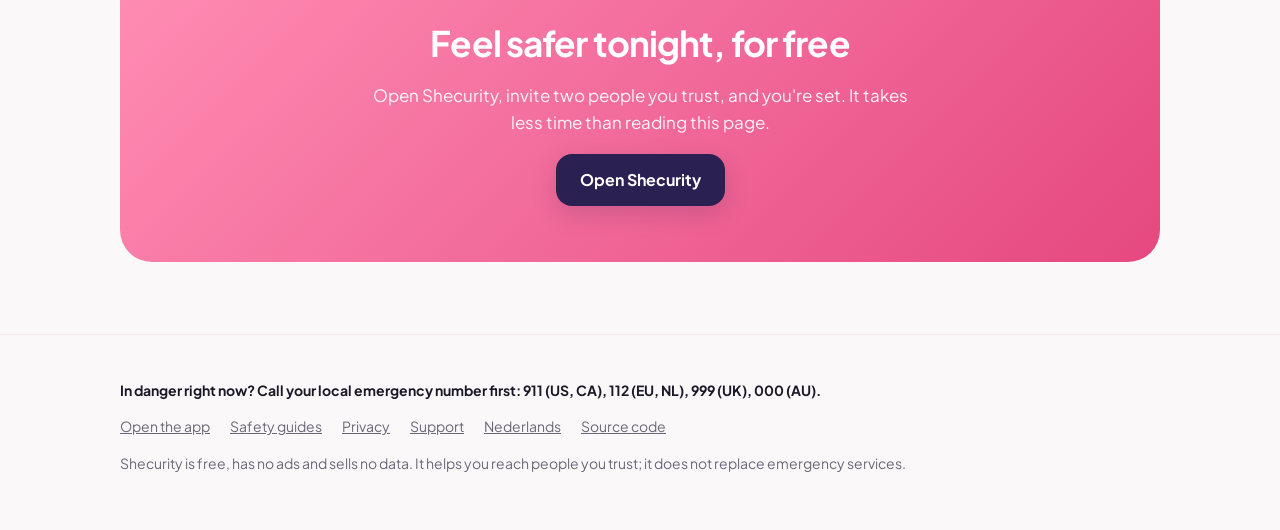
==== commit c8d284e8: "Free forever card with a support link, support page, privacy note on the fake call microphone Co-Aut" ====
--- a/index.html
+++ b/index.html
@@ -5,18 +5,18 @@
 <meta name="viewport" content="width=device-width, initial-scale=1, viewport-fit=cover">
 <title>Shecurity: Free Safety App for Women with SOS and Live Location</title>
 <meta name="description" content="Shecurity is a free personal safety app for women. Send an SOS with live location to your own safety circle, share your walk home, set check-in timers, and use fake call and siren. No ads, no subscription.">
-<link rel="canonical" href="https://punselie15.github.io/shecurity/">
-<link rel="alternate" hreflang="en" href="https://punselie15.github.io/shecurity/">
-<link rel="alternate" hreflang="nl" href="https://punselie15.github.io/shecurity/nl/">
-<link rel="alternate" hreflang="x-default" href="https://punselie15.github.io/shecurity/">
+<link rel="canonical" href="https://shecurity.app/">
+<link rel="alternate" hreflang="en" href="https://shecurity.app/">
+<link rel="alternate" hreflang="nl" href="https://shecurity.app/nl/">
+<link rel="alternate" hreflang="x-default" href="https://shecurity.app/">
 <meta name="theme-color" content="#fbf8fa">
 <meta name="robots" content="index, follow, max-image-preview:large">
 <meta property="og:type" content="website">
 <meta property="og:site_name" content="Shecurity">
 <meta property="og:title" content="Shecurity: Free Safety App for Women with SOS and Live Location">
 <meta property="og:description" content="Shecurity is a free personal safety app for women. Send an SOS with live location to your own safety circle, share your walk home, set check-in timers, and use fake call and siren. No ads, no subscription.">
-<meta property="og:url" content="https://punselie15.github.io/shecurity/">
-<meta property="og:image" content="https://punselie15.github.io/shecurity/img/share.png">
+<meta property="og:url" content="https://shecurity.app/">
+<meta property="og:image" content="https://shecurity.app/img/share.png">
 <meta property="og:image:width" content="1200">
 <meta property="og:image:height" content="630">
 <meta property="og:image:alt" content="Shecurity, the free safety app with your own safety circle">
@@ -24,7 +24,7 @@
 <meta name="twitter:card" content="summary_large_image">
 <meta name="twitter:title" content="Shecurity: Free Safety App for Women with SOS and Live Location">
 <meta name="twitter:description" content="Shecurity is a free personal safety app for women. Send an SOS with live location to your own safety circle, share your walk home, set check-in timers, and use fake call and siren. No ads, no subscription.">
-<meta name="twitter:image" content="https://punselie15.github.io/shecurity/img/share.png">
+<meta name="twitter:image" content="https://shecurity.app/img/share.png">
 <link rel="icon" href="icon.svg" type="image/svg+xml">
 <link rel="icon" href="favicon-32.png" sizes="32x32" type="image/png">
 <link rel="apple-touch-icon" href="apple-touch-icon.png">
@@ -33,10 +33,10 @@
 <link rel="preconnect" href="https://fonts.gstatic.com" crossorigin>
 <link rel="stylesheet" href="https://fonts.googleapis.com/css2?family=Plus+Jakarta+Sans:wght@400;600;700&display=swap">
 <link rel="stylesheet" href="assets/site.css">
-<script type="application/ld+json">{"@type": "Organization", "@id": "https://punselie15.github.io/shecurity/#org", "name": "Shecurity", "url": "https://punselie15.github.io/shecurity/", "logo": "https://punselie15.github.io/shecurity/icon-512.png", "@context": "https://schema.org"}</script>
-<script type="application/ld+json">{"@context": "https://schema.org", "@type": "WebApplication", "name": "Shecurity", "url": "https://punselie15.github.io/shecurity/app/", "applicationCategory": "LifestyleApplication", "applicationSubCategory": "Personal safety", "operatingSystem": "iOS, Android, any modern browser", "inLanguage": "en", "description": "Shecurity is a free personal safety app for women. Send an SOS with live location to your own safety circle, share your walk home, set check-in timers, and use fake call and siren. No ads, no subscription.", "isAccessibleForFree": true, "offers": {"@type": "Offer", "price": "0", "priceCurrency": "USD"}, "screenshot": ["https://punselie15.github.io/shecurity/img/screen-home.jpg", "https://punselie15.github.io/shecurity/img/screen-circle.jpg", "https://punselie15.github.io/shecurity/img/screen-walk.jpg"], "featureList": ["SOS alert to your safety circle with live location", "Walk-me-home live location sharing", "Share your plans with your circle, like a story that expires", "Check-in timer that alerts your circle if you don't check in", "Fake incoming call", "Loud siren", "Ride and first-date safety notes", "Audio recording", "Help lines by country"], "publisher": {"@id": "https://punselie15.github.io/shecurity/#org"}}</script>
+<script type="application/ld+json">{"@type": "Organization", "@id": "https://shecurity.app/#org", "name": "Shecurity", "url": "https://shecurity.app/", "logo": "https://shecurity.app/icon-512.png", "@context": "https://schema.org"}</script>
+<script type="application/ld+json">{"@context": "https://schema.org", "@type": "WebApplication", "name": "Shecurity", "url": "https://shecurity.app/app/", "applicationCategory": "LifestyleApplication", "applicationSubCategory": "Personal safety", "operatingSystem": "iOS, Android, any modern browser", "inLanguage": "en", "description": "Shecurity is a free personal safety app for women. Send an SOS with live location to your own safety circle, share your walk home, set check-in timers, and use fake call and siren. No ads, no subscription.", "isAccessibleForFree": true, "offers": {"@type": "Offer", "price": "0", "priceCurrency": "USD"}, "screenshot": ["https://shecurity.app/img/screen-home.jpg", "https://shecurity.app/img/screen-circle.jpg", "https://shecurity.app/img/screen-walk.jpg"], "featureList": ["SOS alert to your safety circle with live location", "Walk-me-home live location sharing", "Share your plans with your circle, like a story that expires", "Check-in timer that alerts your circle if you don't check in", "Fake incoming call", "Loud siren", "Ride and first-date safety notes", "Audio recording", "Help lines by country"], "publisher": {"@id": "https://shecurity.app/#org"}}</script>
 <script type="application/ld+json">{"@context": "https://schema.org", "@type": "FAQPage", "mainEntity": [{"@type": "Question", "name": "Is Shecurity really free?", "acceptedAnswer": {"@type": "Answer", "text": "Yes. Every safety feature is free forever, with no ads and no trial. Later there may be an optional Shecurity Plus for extras that cost money to run, like automatic text messages, but SOS, your safety circle, live location and check-ins will always stay free."}}, {"@type": "Question", "name": "Do I need to download it from an app store?", "acceptedAnswer": {"@type": "Answer", "text": "No. Shecurity is a web app: open it in Safari or Chrome and tap Add to Home Screen. It then opens full screen like a normal app, works offline and takes almost no storage."}}, {"@type": "Question", "name": "Does it work on iPhone and Android?", "acceptedAnswer": {"@type": "Answer", "text": "Yes, on any recent iPhone or Android phone. On iPhone, add it to your home screen first so you can receive alerts from your circle."}}, {"@type": "Question", "name": "Who can see my location?", "acceptedAnswer": {"@type": "Answer", "text": "Only the people in your safety circle, and only while you choose to share it: during an SOS, a walk or an expired check-in. There is no public map and no stranger network. You can stop sharing with one tap."}}, {"@type": "Question", "name": "Does Shecurity call the police for me?", "acceptedAnswer": {"@type": "Answer", "text": "No. Shecurity alerts the people you trust and shows your local emergency number with one tap. If you are in danger right now, call 911, 112, 999 or 000 first."}}, {"@type": "Question", "name": "Do my friends need the app too?", "acceptedAnswer": {"@type": "Answer", "text": "To join your circle and get instant alerts, yes, and it's free for them too. Even without it, your SOS can send a regular text message with your location to anyone in your contacts."}}, {"@type": "Question", "name": "Is my data sold or shared?", "acceptedAnswer": {"@type": "Answer", "text": "Never. There are no ads and no trackers. Your contacts and notes stay on your phone; circle alerts are stored in the EU and deleted automatically after 30 days. Read the privacy policy."}}]}</script>
-<script type="application/ld+json">{"@context": "https://schema.org", "@type": "WebSite", "name": "Shecurity", "url": "https://punselie15.github.io/shecurity/", "inLanguage": ["en", "nl"]}</script>
+<script type="application/ld+json">{"@context": "https://schema.org", "@type": "WebSite", "name": "Shecurity", "url": "https://shecurity.app/", "inLanguage": ["en", "nl"]}</script>
 </head>
 <body>
 <header class="site"><div class="wrap">
@@ -106,7 +106,7 @@
 </main>
 <footer class="site"><div class="wrap">
 <p class="emergency">In danger right now? Call your local emergency number first: 911 (US, CA), 112 (EU, NL), 999 (UK), 000 (AU).</p>
-<div class="links"><a href="app/">Open the app</a><a href="guides/">Safety guides</a><a href="privacy.html">Privacy</a><a href="nl/">Nederlands</a><a href="https://github.com/punselie15/shecurity">Source code</a></div>
+<div class="links"><a href="app/">Open the app</a><a href="guides/">Safety guides</a><a href="privacy.html">Privacy</a><a href="support/">Support</a><a href="nl/">Nederlands</a><a href="https://github.com/punselie15/shecurity">Source code</a></div>
 <p>Shecurity is free, has no ads and sells no data. It helps you reach people you trust; it does not replace emergency services.</p>
 </div></footer>
 </body>
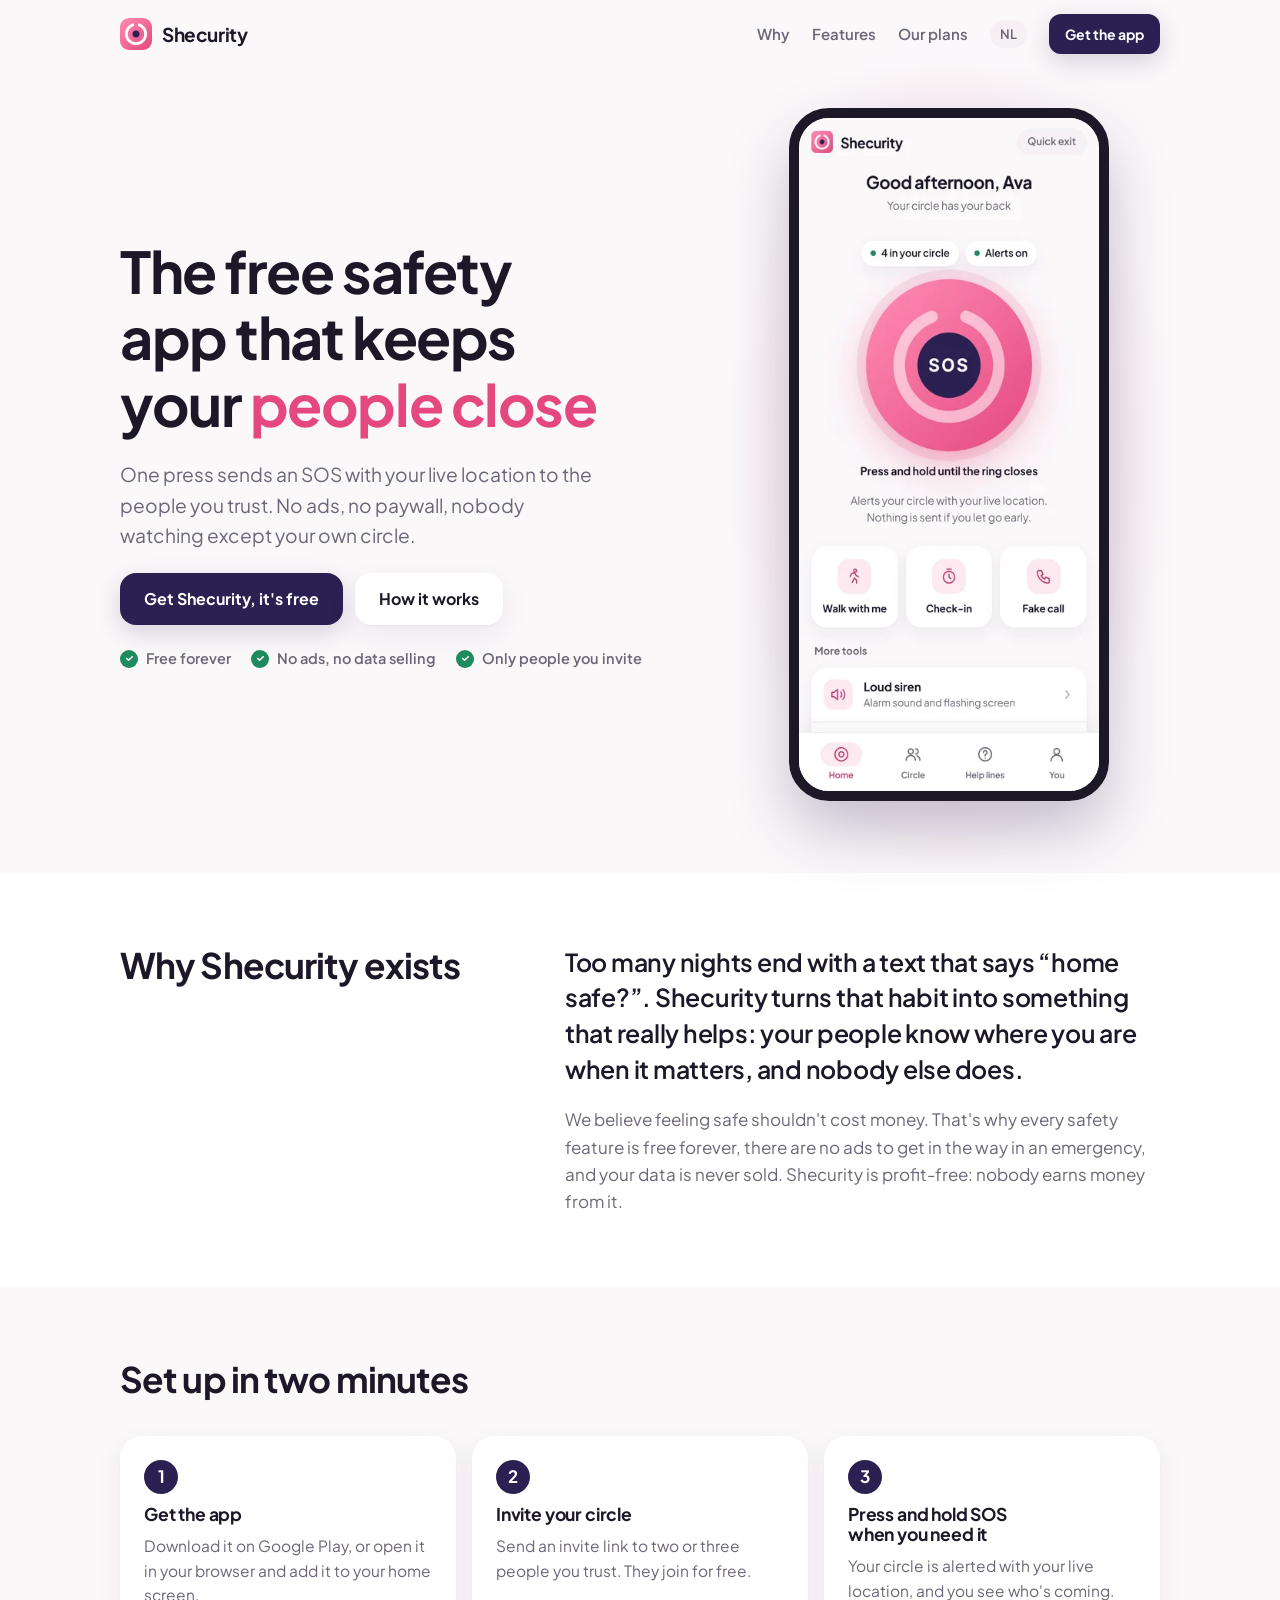
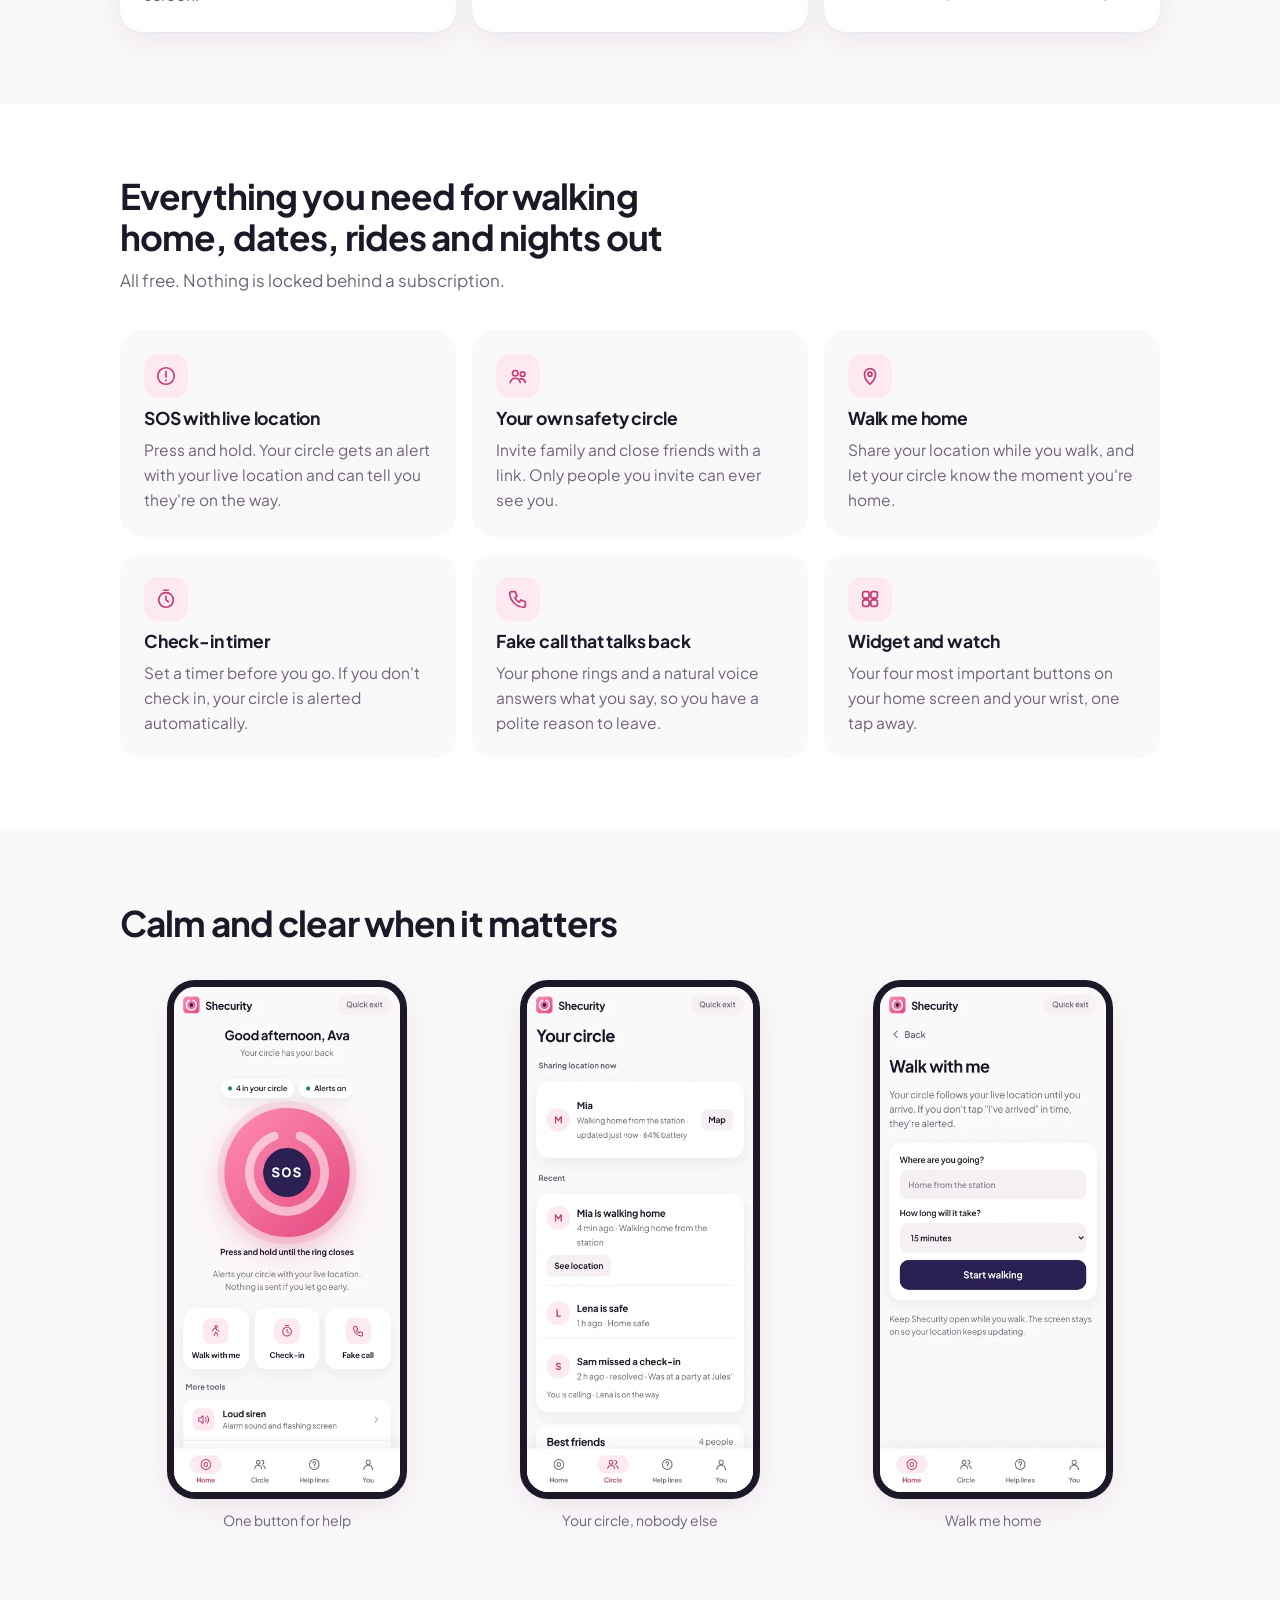
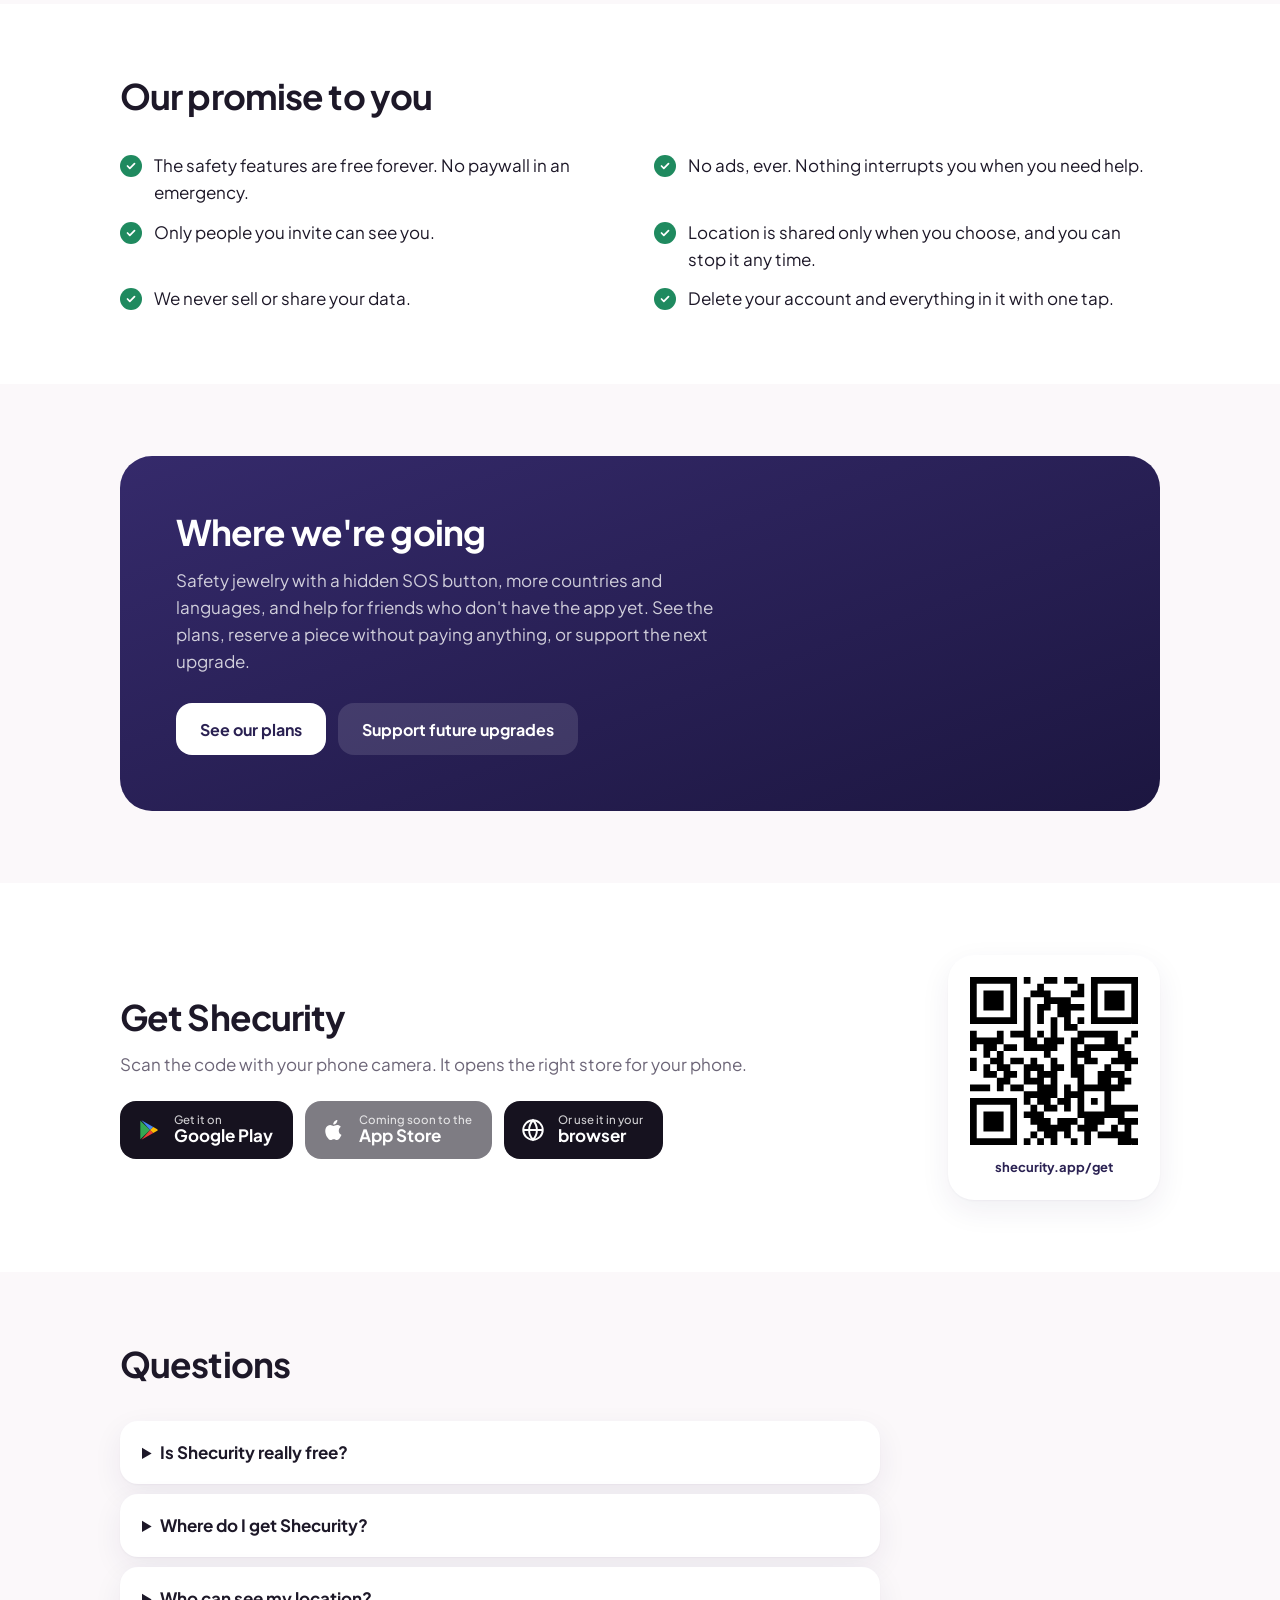
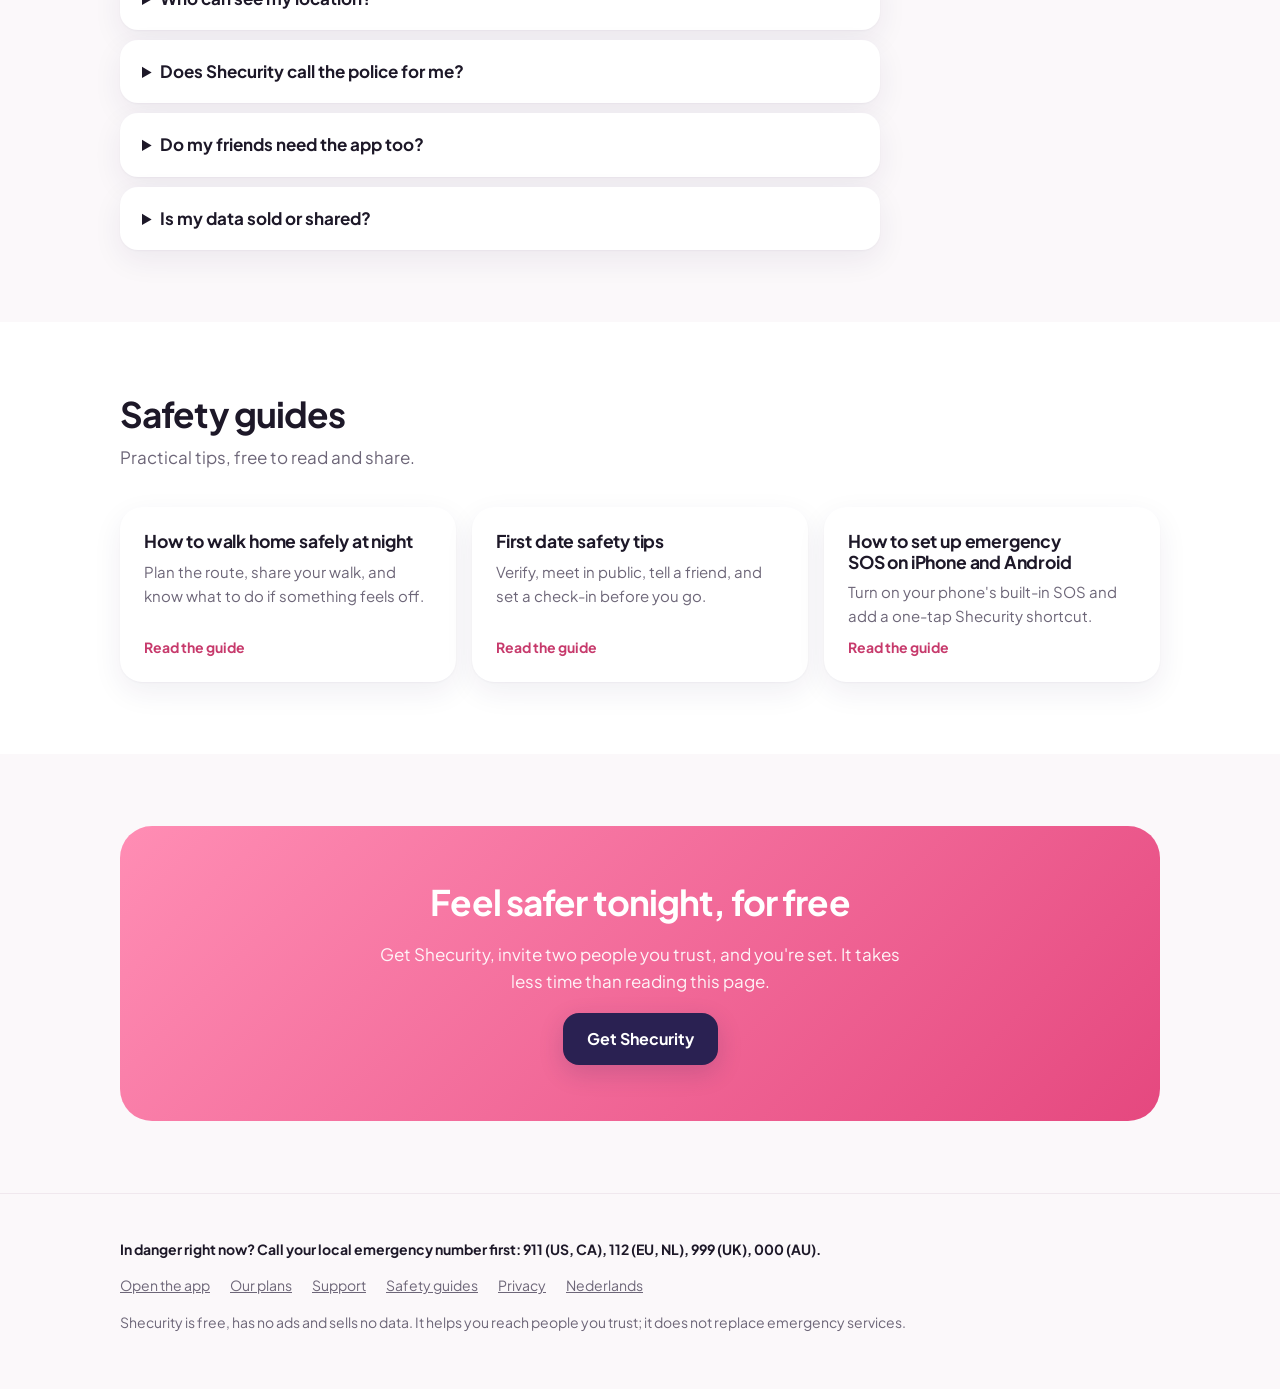
==== commit 744bf798: "Concept home page with a smart Get the app link, QR code and our plans shecurity.app/get sends Andro" ====
--- a/index.html
+++ b/index.html
@@ -33,50 +33,58 @@
 <link rel="preconnect" href="https://fonts.gstatic.com" crossorigin>
 <link rel="stylesheet" href="https://fonts.googleapis.com/css2?family=Plus+Jakarta+Sans:wght@400;600;700&display=swap">
 <link rel="stylesheet" href="assets/site.css">
+<script src="assets/stores.js" defer></script>
 <script type="application/ld+json">{"@type": "Organization", "@id": "https://shecurity.app/#org", "name": "Shecurity", "url": "https://shecurity.app/", "logo": "https://shecurity.app/icon-512.png", "@context": "https://schema.org"}</script>
 <script type="application/ld+json">{"@context": "https://schema.org", "@type": "WebApplication", "name": "Shecurity", "url": "https://shecurity.app/app/", "applicationCategory": "LifestyleApplication", "applicationSubCategory": "Personal safety", "operatingSystem": "iOS, Android, any modern browser", "inLanguage": "en", "description": "Shecurity is a free personal safety app for women. Send an SOS with live location to your own safety circle, share your walk home, set check-in timers, and use fake call and siren. No ads, no subscription.", "isAccessibleForFree": true, "offers": {"@type": "Offer", "price": "0", "priceCurrency": "USD"}, "screenshot": ["https://shecurity.app/img/screen-home.jpg", "https://shecurity.app/img/screen-circle.jpg", "https://shecurity.app/img/screen-walk.jpg"], "featureList": ["SOS alert to your safety circle with live location", "Walk-me-home live location sharing", "Share your plans with your circle, like a story that expires", "Check-in timer that alerts your circle if you don't check in", "Fake incoming call", "Loud siren", "Ride and first-date safety notes", "Audio recording", "Help lines by country"], "publisher": {"@id": "https://shecurity.app/#org"}}</script>
-<script type="application/ld+json">{"@context": "https://schema.org", "@type": "FAQPage", "mainEntity": [{"@type": "Question", "name": "Is Shecurity really free?", "acceptedAnswer": {"@type": "Answer", "text": "Yes. Every safety feature is free forever, with no ads and no trial. Later there may be an optional Shecurity Plus for extras that cost money to run, like automatic text messages, but SOS, your safety circle, live location and check-ins will always stay free."}}, {"@type": "Question", "name": "Do I need to download it from an app store?", "acceptedAnswer": {"@type": "Answer", "text": "No. Shecurity is a web app: open it in Safari or Chrome and tap Add to Home Screen. It then opens full screen like a normal app, works offline and takes almost no storage."}}, {"@type": "Question", "name": "Does it work on iPhone and Android?", "acceptedAnswer": {"@type": "Answer", "text": "Yes, on any recent iPhone or Android phone. On iPhone, add it to your home screen first so you can receive alerts from your circle."}}, {"@type": "Question", "name": "Who can see my location?", "acceptedAnswer": {"@type": "Answer", "text": "Only the people in your safety circle, and only while you choose to share it: during an SOS, a walk or an expired check-in. There is no public map and no stranger network. You can stop sharing with one tap."}}, {"@type": "Question", "name": "Does Shecurity call the police for me?", "acceptedAnswer": {"@type": "Answer", "text": "No. Shecurity alerts the people you trust and shows your local emergency number with one tap. If you are in danger right now, call 911, 112, 999 or 000 first."}}, {"@type": "Question", "name": "Do my friends need the app too?", "acceptedAnswer": {"@type": "Answer", "text": "To join your circle and get instant alerts, yes, and it's free for them too. Even without it, your SOS can send a regular text message with your location to anyone in your contacts."}}, {"@type": "Question", "name": "Is my data sold or shared?", "acceptedAnswer": {"@type": "Answer", "text": "Never. There are no ads and no trackers. Your contacts and notes stay on your phone; circle alerts are stored in the EU and deleted automatically after 30 days. Read the privacy policy."}}]}</script>
+<script type="application/ld+json">{"@context": "https://schema.org", "@type": "FAQPage", "mainEntity": [{"@type": "Question", "name": "Is Shecurity really free?", "acceptedAnswer": {"@type": "Answer", "text": "Yes. Every safety feature is free forever, with no ads and no trial. Later there may be an optional Shecurity Plus for extras that cost money to run, like automatic text messages, but SOS, your safety circle, live location and check-ins will always stay free."}}, {"@type": "Question", "name": "Where do I get Shecurity?", "acceptedAnswer": {"@type": "Answer", "text": "On Android, from Google Play. On iPhone, the App Store version is on its way; until then, open shecurity.app/app in Safari and tap Add to Home Screen. You can also use it in any browser."}}, {"@type": "Question", "name": "Does it work on iPhone and Android?", "acceptedAnswer": {"@type": "Answer", "text": "Yes, on any recent iPhone or Android phone. On iPhone, add it to your home screen first so you can receive alerts from your circle."}}, {"@type": "Question", "name": "Who can see my location?", "acceptedAnswer": {"@type": "Answer", "text": "Only the people in your safety circle, and only while you choose to share it: during an SOS, a walk or an expired check-in. There is no public map and no stranger network. You can stop sharing with one tap."}}, {"@type": "Question", "name": "Does Shecurity call the police for me?", "acceptedAnswer": {"@type": "Answer", "text": "No. Shecurity alerts the people you trust and shows your local emergency number with one tap. If you are in danger right now, call 911, 112, 999 or 000 first."}}, {"@type": "Question", "name": "Do my friends need the app too?", "acceptedAnswer": {"@type": "Answer", "text": "To join your circle and get instant alerts, yes, and it's free for them too. Even without it, your SOS can send a regular text message with your location to anyone in your contacts."}}, {"@type": "Question", "name": "Is my data sold or shared?", "acceptedAnswer": {"@type": "Answer", "text": "Never. There are no ads and no trackers. Your contacts and notes stay on your phone; circle alerts are stored in the EU and deleted automatically after 30 days. Read the privacy policy."}}]}</script>
 <script type="application/ld+json">{"@context": "https://schema.org", "@type": "WebSite", "name": "Shecurity", "url": "https://shecurity.app/", "inLanguage": ["en", "nl"]}</script>
 </head>
 <body>
 <header class="site"><div class="wrap">
 <a class="logo" href="./"><img src="icon-192.png" alt="" width="32" height="32">Shecurity</a>
-<nav class="top" aria-label="Main"><a class="hide-sm" href="#features">Features</a><a class="hide-sm" href="guides/">Guides</a><a class="lang" href="nl/" hreflang="nl" lang="nl">NL</a><a class="btn primary sm" href="app/">Open the app</a></nav>
+<nav class="top" aria-label="Main"><a class="hide-sm" href="#why">Why</a><a class="hide-sm" href="#features">Features</a><a class="hide-sm" href="https://getshecurity.com">Our plans</a><a class="lang" href="nl/" hreflang="nl" lang="nl">NL</a><a class="btn primary sm" href="#get" data-get>Get the app</a></nav>
 </div></header>
 <main>
 
 <section class="hero"><div class="wrap">
 <div class="copy">
-<span class="pill">Free forever · No ads · No account needed</span>
-<h1>The free safety app that keeps your people close</h1>
-<p class="lede">Shecurity is a personal safety app for women and girls. One press sends an SOS with your live location to the people you trust.</p>
-<div class="ctas"><a class="btn primary" href="app/">Open Shecurity, it's free</a><a class="btn soft" href="#how">How it works</a></div>
-<p class="note">Works on iPhone and Android. Add it to your home screen in two taps.</p>
+<h1>The free safety app that keeps your <span class="accent">people close</span></h1>
+<p class="lede">One press sends an SOS with your live location to the people you trust. No ads, no paywall, nobody watching except your own circle.</p>
+<div class="ctas"><a class="btn primary" href="#get" data-get><span data-get-label>Get Shecurity, it's free</span></a><a class="btn soft" href="#how">How it works</a></div>
+<ul class="checks"><li>Free forever</li><li>No ads, no data selling</li><li>Only people you invite</li></ul>
 </div>
 <div class="phone"><picture><source srcset="img/screen-home.webp" type="image/webp"><img src="img/screen-home.jpg" alt="Shecurity home screen with the SOS button and your safety circle" width="390" height="844" fetchpriority="high"></picture></div>
 </div></section>
 
-<section class="band alt" id="features"><div class="wrap">
-<div class="section-head"><span class="eyebrow">Everything in one place</span><h2>Safety tools for walking home, dates, rides and nights out</h2><p class="muted">Every feature below is free. Nothing is locked behind a subscription.</p></div>
-<div class="features"><div class="feature"><div class="ic"><svg viewBox="0 0 24 24" aria-hidden="true"><circle cx="12" cy="12" r="9"/><path d="M12 7v6M12 16.5v.5"/></svg></div><h3>SOS alert with live location</h3><p>Press and hold the button. Your circle gets an alert with your live location, and can reply that they're on the way.</p></div><div class="feature"><div class="ic"><svg viewBox="0 0 24 24" aria-hidden="true"><circle cx="9" cy="9" r="3"/><circle cx="17" cy="10" r="2.5"/><path d="M3.5 19c.8-3 3-4.5 5.5-4.5s4.7 1.5 5.5 4.5M14.5 15.2c2.6-.4 4.7.9 5.5 3.8"/></svg></div><h3>Your own safety circle</h3><p>Invite family and close friends with a link. Only people you invite can ever see you. No strangers, no public map.</p></div><div class="feature"><div class="ic"><svg viewBox="0 0 24 24" aria-hidden="true"><path d="M12 21s-6-5.3-6-11a6 6 0 0 1 12 0c0 5.7-6 11-6 11Z"/><circle cx="12" cy="10" r="2.2"/></svg></div><h3>Walk me home</h3><p>Share your location live while you walk, and let your circle know the moment you're home safe.</p></div><div class="feature"><div class="ic"><svg viewBox="0 0 24 24" aria-hidden="true"><circle cx="12" cy="13" r="8"/><path d="M12 9v4l2.5 2M9.5 2.5h5"/></svg></div><h3>Check-in timer</h3><p>Going somewhere uncertain? Set a timer. If you don't check in, your circle is alerted automatically.</p></div><div class="feature"><div class="ic"><svg viewBox="0 0 24 24" aria-hidden="true"><path d="M5 4h4l2 5-2.5 1.5a11 11 0 0 0 5 5L15 13l5 2v4a2 2 0 0 1-2 2A16 16 0 0 1 3 6a2 2 0 0 1 2-2Z"/></svg></div><h3>Fake call</h3><p>Get a realistic incoming call with a voice, to step out of an uncomfortable situation politely.</p></div><div class="feature"><div class="ic"><svg viewBox="0 0 24 24" aria-hidden="true"><path d="M6 18v-6a6 6 0 0 1 12 0v6M4 18h16v3H4zM12 2v2M4.2 5.2l1.4 1.4M19.8 5.2l-1.4 1.4"/></svg></div><h3>Loud siren</h3><p>One tap plays a loud alarm and flashes the screen to draw attention and scare someone off.</p></div><div class="feature"><div class="ic"><svg viewBox="0 0 24 24" aria-hidden="true"><path d="M5 16V11l2-5h10l2 5v5M3 16h18v3H3zM7.5 19v2M16.5 19v2"/><circle cx="8" cy="13.5" r=".5"/><circle cx="16" cy="13.5" r=".5"/></svg></div><h3>Ride safety</h3><p>Save the plate and driver before you get in a taxi or rideshare, and share the trip with your circle.</p></div><div class="feature"><div class="ic"><svg viewBox="0 0 24 24" aria-hidden="true"><path d="M12 20s-7-4.4-7-10a4 4 0 0 1 7-2.6A4 4 0 0 1 19 10c0 5.6-7 10-7 10Z"/></svg></div><h3>First date mode</h3><p>Note who you're meeting and where, set a check-in, and have a fake call ready if you want to leave.</p></div><div class="feature"><div class="ic"><svg viewBox="0 0 24 24" aria-hidden="true"><circle cx="12" cy="12" r="9"/><path d="M15.5 8.5 13.6 13.6 8.5 15.5 10.4 10.4z"/></svg></div><h3>Share your plans</h3><p>Post where you're going and who you're with, like a story. Your circle sees it for 1 to 48 hours, then it disappears.</p></div></div>
+<section class="band alt" id="why"><div class="wrap why">
+<h2>Why Shecurity exists</h2>
+<div class="why-copy">
+<p class="big">Too many nights end with a text that says “home safe?”. Shecurity turns that habit into something that really helps: your people know where you are when it matters, and nobody else does.</p>
+<p>We believe feeling safe shouldn't cost money. That's why every safety feature is free forever, there are no ads to get in the way in an emergency, and your data is never sold. Shecurity is profit-free: nobody earns money from it.</p>
+</div>
 </div></section>
 
 <section class="band" id="how"><div class="wrap">
-<div class="section-head"><span class="eyebrow">How it works</span><h2>Set up in under two minutes</h2></div>
+<div class="section-head"><h2>Set up in two minutes</h2></div>
 <div class="steps">
-<div class="step"><h3>Open and add to home screen</h3><p>Open Shecurity in your browser and tap Add to Home Screen. No store, no sign-up form.</p></div>
+<div class="step"><h3>Get the app</h3><p>Download it on Google Play, or open it in your browser and add it to your home screen.</p></div>
 <div class="step"><h3>Invite your circle</h3><p>Send an invite link to two or three people you trust. They join for free.</p></div>
 <div class="step"><h3>Press and hold SOS when you need it</h3><p>Your circle is alerted with your live location, and you see who's coming.</p></div>
 </div>
 </div></section>
 
-<section class="band alt"><div class="wrap">
-<div class="section-head"><span class="eyebrow">A look inside</span><h2>Calm, clear and easy when it matters</h2></div>
+<section class="band alt" id="features"><div class="wrap">
+<div class="section-head"><h2>Everything you need for walking home, dates, rides and nights out</h2><p class="muted">All free. Nothing is locked behind a subscription.</p></div>
+<div class="features"><div class="feature"><div class="ic"><svg viewBox="0 0 24 24" aria-hidden="true"><circle cx="12" cy="12" r="9"/><path d="M12 7v6M12 16.5v.5"/></svg></div><h3>SOS with live location</h3><p>Press and hold. Your circle gets an alert with your live location and can tell you they're on the way.</p></div><div class="feature"><div class="ic"><svg viewBox="0 0 24 24" aria-hidden="true"><circle cx="9" cy="9" r="3"/><circle cx="17" cy="10" r="2.5"/><path d="M3.5 19c.8-3 3-4.5 5.5-4.5s4.7 1.5 5.5 4.5M14.5 15.2c2.6-.4 4.7.9 5.5 3.8"/></svg></div><h3>Your own safety circle</h3><p>Invite family and close friends with a link. Only people you invite can ever see you.</p></div><div class="feature"><div class="ic"><svg viewBox="0 0 24 24" aria-hidden="true"><path d="M12 21s-6-5.3-6-11a6 6 0 0 1 12 0c0 5.7-6 11-6 11Z"/><circle cx="12" cy="10" r="2.2"/></svg></div><h3>Walk me home</h3><p>Share your location while you walk, and let your circle know the moment you're home.</p></div><div class="feature"><div class="ic"><svg viewBox="0 0 24 24" aria-hidden="true"><circle cx="12" cy="13" r="8"/><path d="M12 9v4l2.5 2M9.5 2.5h5"/></svg></div><h3>Check-in timer</h3><p>Set a timer before you go. If you don't check in, your circle is alerted automatically.</p></div><div class="feature"><div class="ic"><svg viewBox="0 0 24 24" aria-hidden="true"><path d="M5 4h4l2 5-2.5 1.5a11 11 0 0 0 5 5L15 13l5 2v4a2 2 0 0 1-2 2A16 16 0 0 1 3 6a2 2 0 0 1 2-2Z"/></svg></div><h3>Fake call that talks back</h3><p>Your phone rings and a natural voice answers what you say, so you have a polite reason to leave.</p></div><div class="feature"><div class="ic"><svg viewBox="0 0 24 24" aria-hidden="true"><rect x="4" y="4" width="7" height="7" rx="2"/><rect x="13" y="4" width="7" height="7" rx="2"/><rect x="4" y="13" width="7" height="7" rx="2"/><rect x="13" y="13" width="7" height="7" rx="2"/></svg></div><h3>Widget and watch</h3><p>Your four most important buttons on your home screen and your wrist, one tap away.</p></div></div>
+</div></section>
+
+<section class="band"><div class="wrap">
+<div class="section-head"><h2>Calm and clear when it matters</h2></div>
 <div class="shots"><figure><picture><source srcset="img/screen-home.webp" type="image/webp"><img src="img/screen-home.jpg" alt="Shecurity home screen with SOS button" width="390" height="844" loading="lazy"></picture><figcaption>One button for help</figcaption></figure><figure><picture><source srcset="img/screen-circle.webp" type="image/webp"><img src="img/screen-circle.jpg" alt="Safety circle screen showing friends and alerts" width="390" height="844" loading="lazy"></picture><figcaption>Your circle, nobody else</figcaption></figure><figure><picture><source srcset="img/screen-walk.webp" type="image/webp"><img src="img/screen-walk.jpg" alt="Walk me home screen sharing live location" width="390" height="844" loading="lazy"></picture><figcaption>Walk me home</figcaption></figure></div>
 </div></section>
 
-<section class="band"><div class="wrap">
-<div class="section-head"><span class="eyebrow">Our promises</span><h2>A safety app you can actually trust</h2></div>
+<section class="band alt"><div class="wrap">
+<div class="section-head"><h2>Our promise to you</h2></div>
 <ul class="promises">
 <li>The safety features are free forever. No paywall in an emergency.</li>
 <li>No ads, ever. Nothing interrupts you when you need help.</li>
@@ -87,26 +95,48 @@
 </ul>
 </div></section>
 
-<section class="band alt" id="faq"><div class="wrap">
-<div class="section-head"><span class="eyebrow">Questions</span><h2>Frequently asked questions</h2></div>
-<div class="faq"><details><summary>Is Shecurity really free?</summary><p>Yes. Every safety feature is free forever, with no ads and no trial. Later there may be an optional Shecurity Plus for extras that cost money to run, like automatic text messages, but SOS, your safety circle, live location and check-ins will always stay free.</p></details><details><summary>Do I need to download it from an app store?</summary><p>No. Shecurity is a web app: open it in Safari or Chrome and tap <strong>Add to Home Screen</strong>. It then opens full screen like a normal app, works offline and takes almost no storage.</p></details><details><summary>Does it work on iPhone and Android?</summary><p>Yes, on any recent iPhone or Android phone. On iPhone, add it to your home screen first so you can receive alerts from your circle.</p></details><details><summary>Who can see my location?</summary><p>Only the people in your safety circle, and only while you choose to share it: during an SOS, a walk or an expired check-in. There is no public map and no stranger network. You can stop sharing with one tap.</p></details><details><summary>Does Shecurity call the police for me?</summary><p>No. Shecurity alerts the people you trust and shows your local emergency number with one tap. If you are in danger right now, call 911, 112, 999 or 000 first.</p></details><details><summary>Do my friends need the app too?</summary><p>To join your circle and get instant alerts, yes, and it's free for them too. Even without it, your SOS can send a regular text message with your location to anyone in your contacts.</p></details><details><summary>Is my data sold or shared?</summary><p>Never. There are no ads and no trackers. Your contacts and notes stay on your phone; circle alerts are stored in the EU and deleted automatically after 30 days. Read the <a href="privacy.html">privacy policy</a>.</p></details></div>
+<section class="band" id="next"><div class="wrap"><div class="next">
+<div class="next-copy">
+<h2>Where we're going</h2>
+<p>Safety jewelry with a hidden SOS button, more countries and languages, and help for friends who don't have the app yet. See the plans, reserve a piece without paying anything, or support the next upgrade.</p>
+</div>
+<div class="ctas"><a class="btn light" href="https://getshecurity.com">See our plans</a><a class="btn ghost" href="support/">Support future upgrades</a></div>
+</div></div></section>
+
+<section class="band alt" id="get"><div class="wrap"><div class="get">
+<div class="get-copy">
+<h2>Get Shecurity</h2>
+<p class="muted">Scan the code with your phone camera. It opens the right store for your phone.</p>
+<div class="stores">
+<a class="store" href="https://play.google.com/store/apps/details?id=io.github.punselie15.shecurity"><svg viewBox="0 0 24 24" aria-hidden="true"><path d="M4 3.5v17l9-8.5z" fill="#34a853"/><path d="m13 12 3 2.8L5 21l8-9z" fill="#ea4335"/><path d="m13 12-8-9 11 6.2z" fill="#4285f4"/><path d="m16 9.2 3.6 2c.6.4.6 1.2 0 1.6l-3.6 2L13 12z" fill="#fbbc04"/></svg><span><small>Get it on</small>Google Play</span></a>
+<span class="store soon" aria-disabled="true"><svg viewBox="0 0 24 24" aria-hidden="true"><path fill="currentColor" d="M16.4 12.6c0-2.3 1.9-3.4 2-3.5-1.1-1.6-2.8-1.8-3.4-1.8-1.4-.1-2.8.9-3.5.9s-1.8-.8-3-.8c-1.5 0-3 .9-3.8 2.3-1.6 2.8-.4 7 1.2 9.3.8 1.1 1.7 2.4 2.9 2.3 1.2 0 1.6-.7 3-.7s1.8.7 3 .7c1.3 0 2.1-1.1 2.8-2.3.9-1.3 1.3-2.6 1.3-2.6s-2.5-1-2.5-3.8zM14.1 5.7c.6-.8 1.1-1.9 1-3-1 0-2.1.6-2.8 1.4-.6.7-1.1 1.8-1 2.9 1 .1 2.1-.6 2.8-1.3z"/></svg><span><small>Coming soon to the</small>App Store</span></span>
+<a class="store" href="app/"><svg viewBox="0 0 24 24" aria-hidden="true" fill="none" stroke="currentColor" stroke-width="1.8"><circle cx="12" cy="12" r="9"/><path d="M3 12h18M12 3c2.5 2.7 3.6 5.7 3.6 9s-1.1 6.3-3.6 9c-2.5-2.7-3.6-5.7-3.6-9S9.5 5.7 12 3z"/></svg><span><small>Or use it in your</small>browser</span></a>
+</div>
+</div>
+<div class="qr-card">
+<svg class="qr" role="img" aria-label="QR code for shecurity.app/get" version="1.1" viewBox="0 0 25 25" xmlns="http://www.w3.org/2000/svg"><path d="M0,0H1V1H0zM1,0H2V1H1zM2,0H3V1H2zM3,0H4V1H3zM4,0H5V1H4zM5,0H6V1H5zM6,0H7V1H6zM8,0H9V1H8zM11,0H12V1H11zM12,0H13V1H12zM14,0H15V1H14zM15,0H16V1H15zM18,0H19V1H18zM19,0H20V1H19zM20,0H21V1H20zM21,0H22V1H21zM22,0H23V1H22zM23,0H24V1H23zM24,0H25V1H24zM0,1H1V2H0zM6,1H7V2H6zM10,1H11V2H10zM16,1H17V2H16zM18,1H19V2H18zM24,1H25V2H24zM0,2H1V3H0zM2,2H3V3H2zM3,2H4V3H3zM4,2H5V3H4zM6,2H7V3H6zM9,2H10V3H9zM10,2H11V3H10zM11,2H12V3H11zM15,2H16V3H15zM16,2H17V3H16zM18,2H19V3H18zM20,2H21V3H20zM21,2H22V3H21zM22,2H23V3H22zM24,2H25V3H24zM0,3H1V4H0zM2,3H3V4H2zM3,3H4V4H3zM4,3H5V4H4zM6,3H7V4H6zM8,3H9V4H8zM11,3H12V4H11zM12,3H13V4H12zM13,3H14V4H13zM14,3H15V4H14zM18,3H19V4H18zM20,3H21V4H20zM21,3H22V4H21zM22,3H23V4H22zM24,3H25V4H24zM0,4H1V5H0zM2,4H3V5H2zM3,4H4V5H3zM4,4H5V5H4zM6,4H7V5H6zM8,4H9V5H8zM10,4H11V5H10zM11,4H12V5H11zM13,4H14V5H13zM14,4H15V5H14zM15,4H16V5H15zM16,4H17V5H16zM18,4H19V5H18zM20,4H21V5H20zM21,4H22V5H21zM22,4H23V5H22zM24,4H25V5H24zM0,5H1V6H0zM6,5H7V6H6zM8,5H9V6H8zM10,5H11V6H10zM13,5H14V6H13zM14,5H15V6H14zM18,5H19V6H18zM24,5H25V6H24zM0,6H1V7H0zM1,6H2V7H1zM2,6H3V7H2zM3,6H4V7H3zM4,6H5V7H4zM5,6H6V7H5zM6,6H7V7H6zM8,6H9V7H8zM10,6H11V7H10zM12,6H13V7H12zM14,6H15V7H14zM16,6H17V7H16zM18,6H19V7H18zM19,6H20V7H19zM20,6H21V7H20zM21,6H22V7H21zM22,6H23V7H22zM23,6H24V7H23zM24,6H25V7H24zM8,7H9V8H8zM12,7H13V8H12zM14,7H15V8H14zM15,7H16V8H15zM0,8H1V9H0zM4,8H5V9H4zM6,8H7V9H6zM7,8H8V9H7zM8,8H9V9H8zM10,8H11V9H10zM12,8H13V9H12zM16,8H17V9H16zM17,8H18V9H17zM18,8H19V9H18zM19,8H20V9H19zM20,8H21V9H20zM21,8H22V9H21zM24,8H25V9H24zM0,9H1V10H0zM1,9H2V10H1zM2,9H3V10H2zM3,9H4V10H3zM4,9H5V10H4zM8,9H9V10H8zM9,9H10V10H9zM11,9H12V10H11zM12,9H13V10H12zM13,9H14V10H13zM15,9H16V10H15zM16,9H17V10H16zM20,9H21V10H20zM21,9H22V10H21zM23,9H24V10H23zM0,10H1V11H0zM2,10H3V11H2zM3,10H4V11H3zM5,10H6V11H5zM6,10H7V11H6zM8,10H9V11H8zM9,10H10V11H9zM10,10H11V11H10zM11,10H12V11H11zM12,10H13V11H12zM15,10H16V11H15zM17,10H18V11H17zM18,10H19V11H18zM19,10H20V11H19zM20,10H21V11H20zM21,10H22V11H21zM22,10H23V11H22zM2,11H3V12H2zM4,11H5V12H4zM11,11H12V12H11zM15,11H16V12H15zM16,11H17V12H16zM17,11H18V12H17zM22,11H23V12H22zM23,11H24V12H23zM0,12H1V13H0zM3,12H4V13H3zM4,12H5V13H4zM6,12H7V13H6zM7,12H8V13H7zM9,12H10V13H9zM12,12H13V13H12zM15,12H16V13H15zM17,12H18V13H17zM18,12H19V13H18zM21,12H22V13H21zM22,12H23V13H22zM23,12H24V13H23zM24,12H25V13H24zM0,13H1V14H0zM2,13H3V14H2zM4,13H5V14H4zM5,13H6V14H5zM8,13H9V14H8zM9,13H10V14H9zM10,13H11V14H10zM12,13H13V14H12zM13,13H14V14H13zM15,13H16V14H15zM16,13H17V14H16zM20,13H21V14H20zM23,13H24V14H23zM2,14H3V15H2zM3,14H4V15H3zM5,14H6V15H5zM6,14H7V15H6zM8,14H9V15H8zM10,14H11V15H10zM11,14H12V15H11zM12,14H13V15H12zM15,14H16V15H15zM16,14H17V15H16zM19,14H20V15H19zM20,14H21V15H20zM21,14H22V15H21zM22,14H23V15H22zM4,15H5V16H4zM5,15H6V16H5zM8,15H9V16H8zM9,15H10V16H9zM10,15H11V16H10zM12,15H13V16H12zM16,15H17V16H16zM19,15H20V16H19zM20,15H21V16H20zM22,15H23V16H22zM23,15H24V16H23zM0,16H1V17H0zM1,16H2V17H1zM2,16H3V17H2zM4,16H5V17H4zM6,16H7V17H6zM7,16H8V17H7zM10,16H11V17H10zM11,16H12V17H11zM12,16H13V17H12zM14,16H15V17H14zM16,16H17V17H16zM17,16H18V17H17zM18,16H19V17H18zM19,16H20V17H19zM20,16H21V17H20zM21,16H22V17H21zM22,16H23V17H22zM8,17H9V18H8zM9,17H10V18H9zM10,17H11V18H10zM11,17H12V18H11zM12,17H13V18H12zM14,17H15V18H14zM15,17H16V18H15zM16,17H17V18H16zM20,17H21V18H20zM0,18H1V19H0zM1,18H2V19H1zM2,18H3V19H2zM3,18H4V19H3zM4,18H5V19H4zM5,18H6V19H5zM6,18H7V19H6zM8,18H9V19H8zM10,18H11V19H10zM11,18H12V19H11zM13,18H14V19H13zM14,18H15V19H14zM16,18H17V19H16zM18,18H19V19H18zM20,18H21V19H20zM0,19H1V20H0zM6,19H7V20H6zM9,19H10V20H9zM11,19H12V20H11zM12,19H13V20H12zM14,19H15V20H14zM16,19H17V20H16zM20,19H21V20H20zM21,19H22V20H21zM22,19H23V20H22zM23,19H24V20H23zM24,19H25V20H24zM0,20H1V21H0zM2,20H3V21H2zM3,20H4V21H3zM4,20H5V21H4zM6,20H7V21H6zM8,20H9V21H8zM9,20H10V21H9zM10,20H11V21H10zM16,20H17V21H16zM17,20H18V21H17zM18,20H19V21H18zM19,20H20V21H19zM20,20H21V21H20zM21,20H22V21H21zM22,20H23V21H22zM0,21H1V22H0zM2,21H3V22H2zM3,21H4V22H3zM4,21H5V22H4zM6,21H7V22H6zM9,21H10V22H9zM10,21H11V22H10zM11,21H12V22H11zM13,21H14V22H13zM14,21H15V22H14zM15,21H16V22H15zM17,21H18V22H17zM18,21H19V22H18zM19,21H20V22H19zM22,21H23V22H22zM23,21H24V22H23zM24,21H25V22H24zM0,22H1V23H0zM2,22H3V23H2zM3,22H4V23H3zM4,22H5V23H4zM6,22H7V23H6zM10,22H11V23H10zM11,22H12V23H11zM12,22H13V23H12zM13,22H14V23H13zM14,22H15V23H14zM16,22H17V23H16zM17,22H18V23H17zM18,22H19V23H18zM21,22H22V23H21zM23,22H24V23H23zM0,23H1V24H0zM6,23H7V24H6zM9,23H10V24H9zM11,23H12V24H11zM12,23H13V24H12zM14,23H15V24H14zM17,23H18V24H17zM19,23H20V24H19zM20,23H21V24H20zM21,23H22V24H21zM22,23H23V24H22zM23,23H24V24H23zM0,24H1V25H0zM1,24H2V25H1zM2,24H3V25H2zM3,24H4V25H3zM4,24H5V25H4zM5,24H6V25H5zM6,24H7V25H6zM8,24H9V25H8zM10,24H11V25H10zM12,24H13V25H12zM15,24H16V25H15zM17,24H18V25H17zM22,24H23V25H22zM23,24H24V25H23zM24,24H25V25H24z" id="qr-path" fill="#000000" fill-opacity="1" fill-rule="nonzero" stroke="none"/></svg><span>shecurity.app/get</span></div>
+</div></div></section>
+
+<section class="band" id="faq"><div class="wrap">
+<div class="section-head"><h2>Questions</h2></div>
+<div class="faq"><details><summary>Is Shecurity really free?</summary><p>Yes. Every safety feature is free forever, with no ads and no trial. Shecurity is a profit-free project: nobody earns money from it. If you want to help pay for future upgrades you can <a href="support/">donate any amount</a>, but you never have to.</p></details><details><summary>Where do I get Shecurity?</summary><p>On Android, from Google Play. On iPhone, the App Store version is on its way; until then, open <a href="app/">shecurity.app/app</a> in Safari and tap <strong>Add to Home Screen</strong>. You can also use it in any browser.</p></details><details><summary>Who can see my location?</summary><p>Only the people in your safety circle, and only while you choose to share it: during an SOS, a walk or a missed check-in. There is no public map and no stranger network. You can stop sharing with one tap.</p></details><details><summary>Does Shecurity call the police for me?</summary><p>No. Shecurity alerts the people you trust and shows your local emergency number with one tap. If you are in danger right now, call 911, 112, 999 or 000 first.</p></details><details><summary>Do my friends need the app too?</summary><p>To join your circle and get instant alerts, yes, and it's free for them too. Even without it, your SOS can send a regular text message with your location to anyone in your contacts.</p></details><details><summary>Is my data sold or shared?</summary><p>Never. There are no ads and no trackers. Your contacts and notes stay on your phone; circle alerts are stored in the EU and deleted automatically after 30 days. Read the <a href="privacy.html">privacy policy</a>.</p></details></div>
 </div></section>
 
-<section class="band"><div class="wrap">
-<div class="section-head"><span class="eyebrow">Safety guides</span><h2>Practical tips, free to read</h2></div>
+<section class="band alt"><div class="wrap">
+<div class="section-head"><h2>Safety guides</h2><p class="muted">Practical tips, free to read and share.</p></div>
 <div class="guides"><a class="guide-card" href="guides/walk-home-safely.html"><h3>How to walk home safely at night</h3><p>Plan the route, share your walk, and know what to do if something feels off.</p><span>Read the guide</span></a><a class="guide-card" href="guides/first-date-safety.html"><h3>First date safety tips</h3><p>Verify, meet in public, tell a friend, and set a check-in before you go.</p><span>Read the guide</span></a><a class="guide-card" href="guides/phone-emergency-sos.html"><h3>How to set up emergency SOS on iPhone and Android</h3><p>Turn on your phone's built-in SOS and add a one-tap Shecurity shortcut.</p><span>Read the guide</span></a></div>
 </div></section>
 
 <section class="band cta-band"><div class="wrap"><div class="box">
 <h2>Feel safer tonight, for free</h2>
-<p>Open Shecurity, invite two people you trust, and you're set. It takes less time than reading this page.</p>
-<a class="btn primary" href="app/">Open Shecurity</a>
+<p>Get Shecurity, invite two people you trust, and you're set. It takes less time than reading this page.</p>
+<a class="btn primary" href="#get" data-get><span data-get-label>Get Shecurity</span></a>
 </div></div></section>
 
 </main>
 <footer class="site"><div class="wrap">
 <p class="emergency">In danger right now? Call your local emergency number first: 911 (US, CA), 112 (EU, NL), 999 (UK), 000 (AU).</p>
-<div class="links"><a href="app/">Open the app</a><a href="guides/">Safety guides</a><a href="privacy.html">Privacy</a><a href="support/">Support</a><a href="nl/">Nederlands</a><a href="https://github.com/punselie15/shecurity">Source code</a></div>
+<div class="links"><a href="app/">Open the app</a><a href="https://getshecurity.com">Our plans</a><a href="support/">Support</a><a href="guides/">Safety guides</a><a href="privacy.html">Privacy</a><a href="nl/">Nederlands</a></div>
 <p>Shecurity is free, has no ads and sells no data. It helps you reach people you trust; it does not replace emergency services.</p>
 </div></footer>
 </body>
--- a/assets/site.css
+++ b/assets/site.css
@@ -85,7 +85,7 @@
 .shots { display: grid; grid-template-columns: repeat(3, minmax(0, 1fr)); gap: 20px; }
 .shots figure { margin: 0; display: flex; flex-direction: column; gap: 10px; align-items: center; text-align: center; font-size: 14px; color: var(--muted); }
 .shots img { border-radius: 28px; border: 7px solid #1d1828; box-shadow: var(--shadow); max-width: 240px; width: 100%; aspect-ratio: 390 / 844; }
-@media (max-width: 700px) { .shots { grid-template-columns: minmax(0, 1fr); } }
+@media (max-width: 700px) { .shots { display: flex; overflow-x: auto; scroll-snap-type: x mandatory; gap: 16px; margin-inline: -20px; padding: 4px 20px 12px; scrollbar-width: none; } .shots figure { flex: 0 0 68%; scroll-snap-align: center; } }
 
 .promises { display: grid; grid-template-columns: repeat(2, minmax(0, 1fr)); gap: 12px 28px; margin: 0; padding: 0; list-style: none; }
 .promises li { display: flex; gap: 12px; align-items: flex-start; }
@@ -124,3 +124,31 @@
 footer.site .links { display: flex; flex-wrap: wrap; gap: 8px 20px; }
 footer.site a { color: var(--muted); }
 footer.site .emergency { font-weight: 700; color: var(--ink); }
+
+/* concept page */
+.checks { display: flex; flex-wrap: wrap; gap: 8px 20px; margin: 0; padding: 0; list-style: none; font-size: 14.5px; font-weight: 600; color: var(--muted); }
+.checks li { display: flex; align-items: center; gap: 8px; }
+.checks li::before { content: ""; width: 18px; height: 18px; border-radius: 50%; background: var(--safe) url("data:image/svg+xml,%3Csvg xmlns='http://www.w3.org/2000/svg' viewBox='0 0 24 24' fill='none' stroke='white' stroke-width='3.2' stroke-linecap='round' stroke-linejoin='round'%3E%3Cpath d='m6 12 4 4 8-8'/%3E%3C/svg%3E") center / 11px no-repeat; }
+.why { display: grid; grid-template-columns: minmax(0, .8fr) minmax(0, 1.2fr); gap: 48px; align-items: start; }
+.why-copy { display: flex; flex-direction: column; gap: 18px; color: var(--muted); }
+.why-copy .big { font-size: clamp(1.25rem, 2.4vw, 1.55rem); line-height: 1.45; color: var(--ink); font-weight: 600; letter-spacing: -0.01em; }
+@media (max-width: 760px) { .why { grid-template-columns: minmax(0, 1fr); gap: 20px; } }
+.next { background: linear-gradient(160deg, #352a6b, #1c1640); color: #fff; border-radius: 32px; padding: clamp(32px, 6vw, 56px); display: flex; flex-wrap: wrap; align-items: center; justify-content: space-between; gap: 28px; }
+.next-copy { display: flex; flex-direction: column; gap: 14px; max-width: 560px; }
+.next-copy p { color: rgba(255, 255, 255, .78); }
+.btn.light { background: #fff; color: #2a2152; }
+.btn.ghost { background: rgba(255, 255, 255, .12); color: #fff; }
+.get { display: grid; grid-template-columns: minmax(0, 1fr) auto; gap: 48px; align-items: center; }
+.get-copy { display: flex; flex-direction: column; gap: 14px; }
+.stores { display: flex; flex-wrap: wrap; gap: 12px; margin-top: 8px; }
+.store { display: inline-flex; align-items: center; gap: 12px; min-height: 58px; padding: 10px 20px 10px 16px; border-radius: 16px; background: #16121f; color: #fff; text-decoration: none; font-weight: 700; font-size: 17px; line-height: 1.15; }
+.store svg { width: 26px; height: 26px; flex: none; }
+.store span { display: flex; flex-direction: column; }
+.store small { font-size: 11.5px; font-weight: 500; opacity: .8; }
+.store.soon { opacity: .55; cursor: default; }
+.qr-card { background: #fff; border-radius: 26px; padding: 22px; box-shadow: var(--shadow); display: flex; flex-direction: column; align-items: center; gap: 12px; font-size: 13px; font-weight: 700; color: #2a2152; }
+.qr-card .qr { width: 168px; height: 168px; }
+html[data-platform="android"] .qr-card, html[data-platform="ios"] .qr-card { display: none; }
+html[data-platform="android"] .get, html[data-platform="ios"] .get { grid-template-columns: minmax(0, 1fr); }
+@media (max-width: 760px) { .get { grid-template-columns: minmax(0, 1fr); gap: 28px; } .qr-card { justify-self: start; } }
+@media (prefers-color-scheme: dark) { .store { background: #2a2536; } }
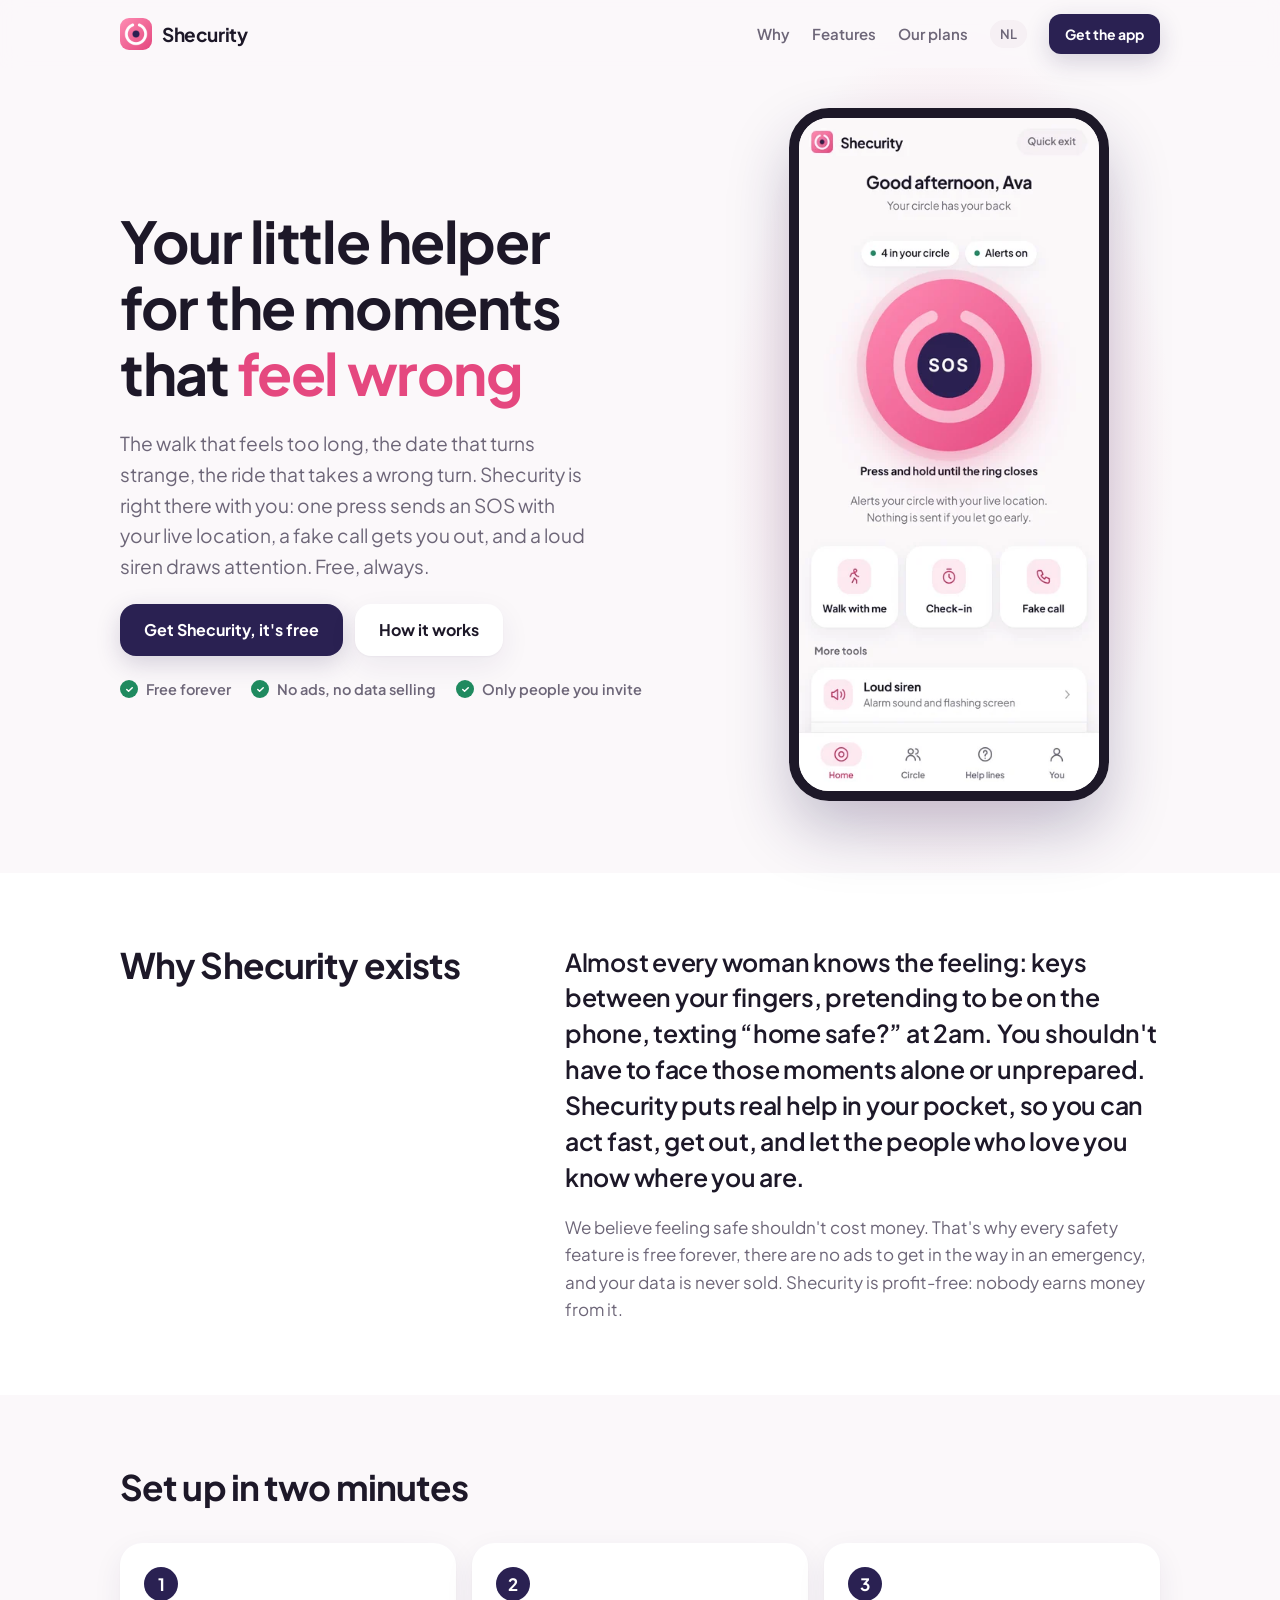
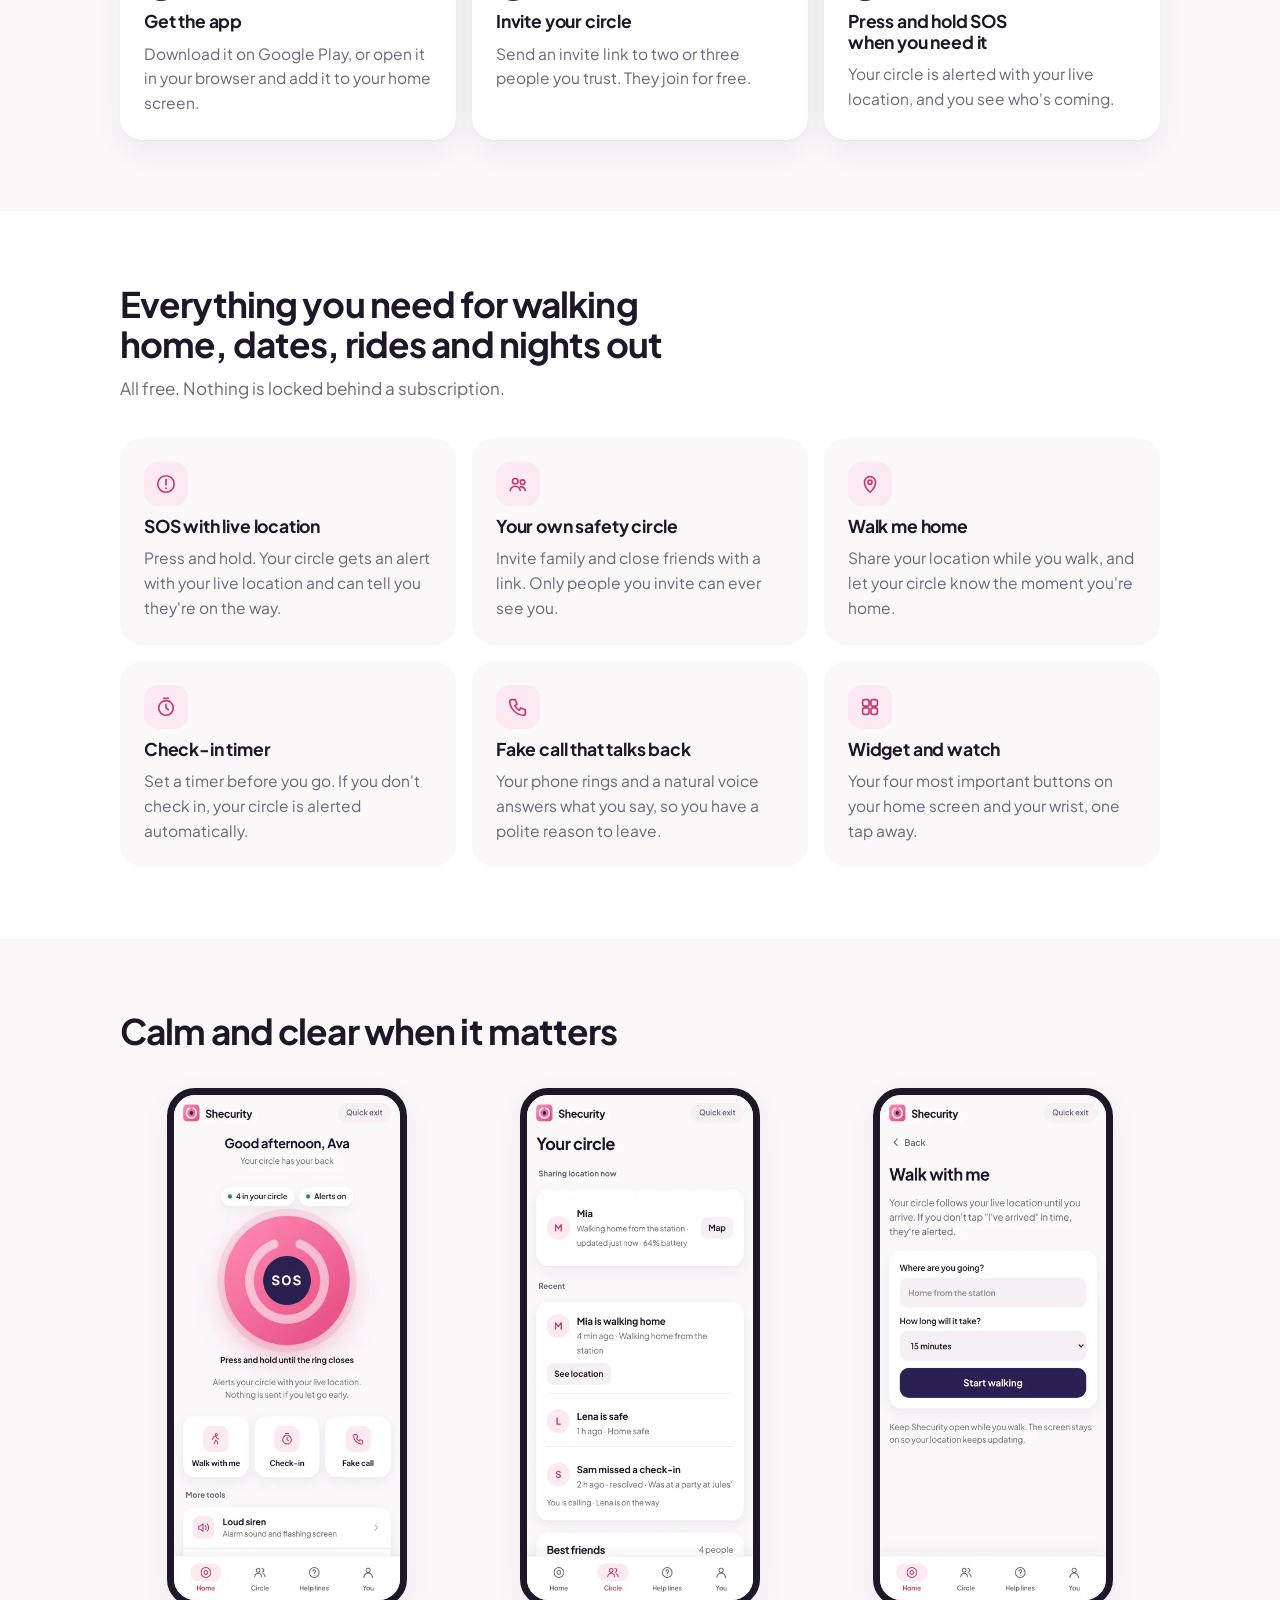
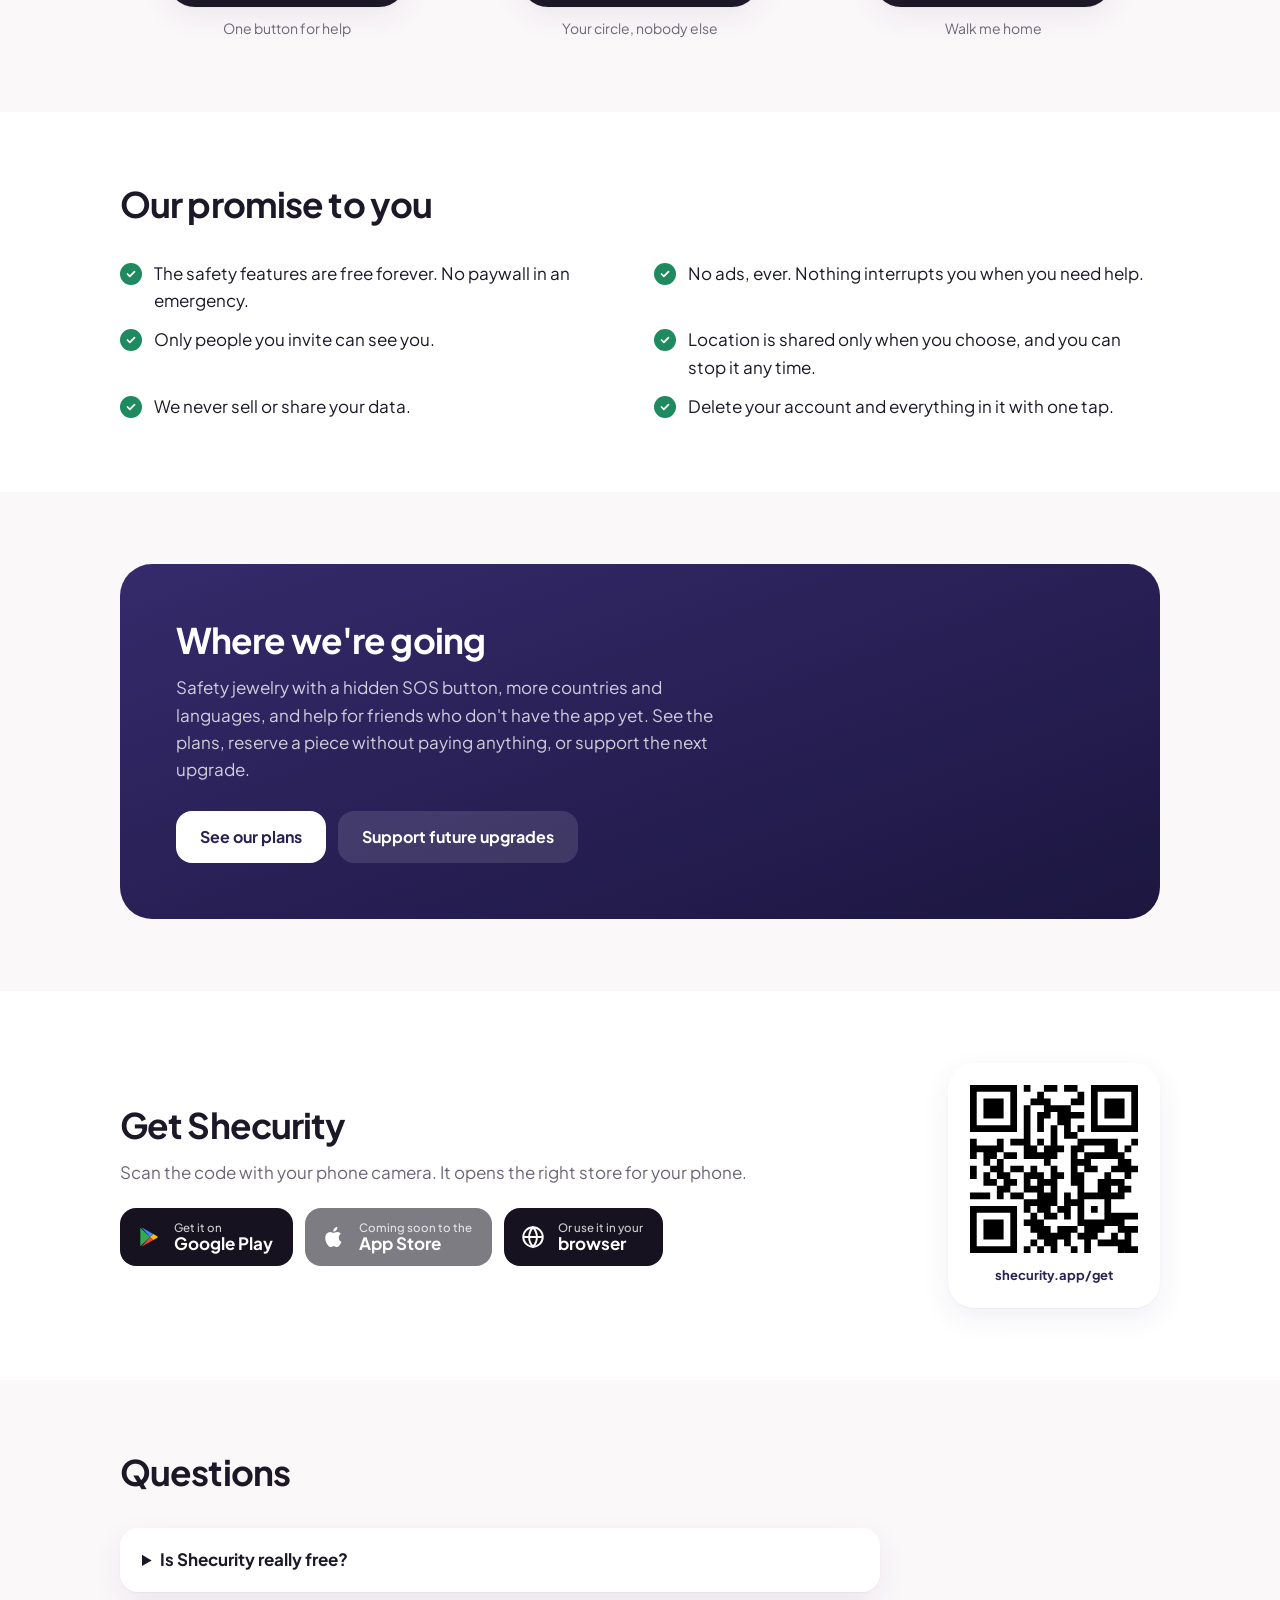
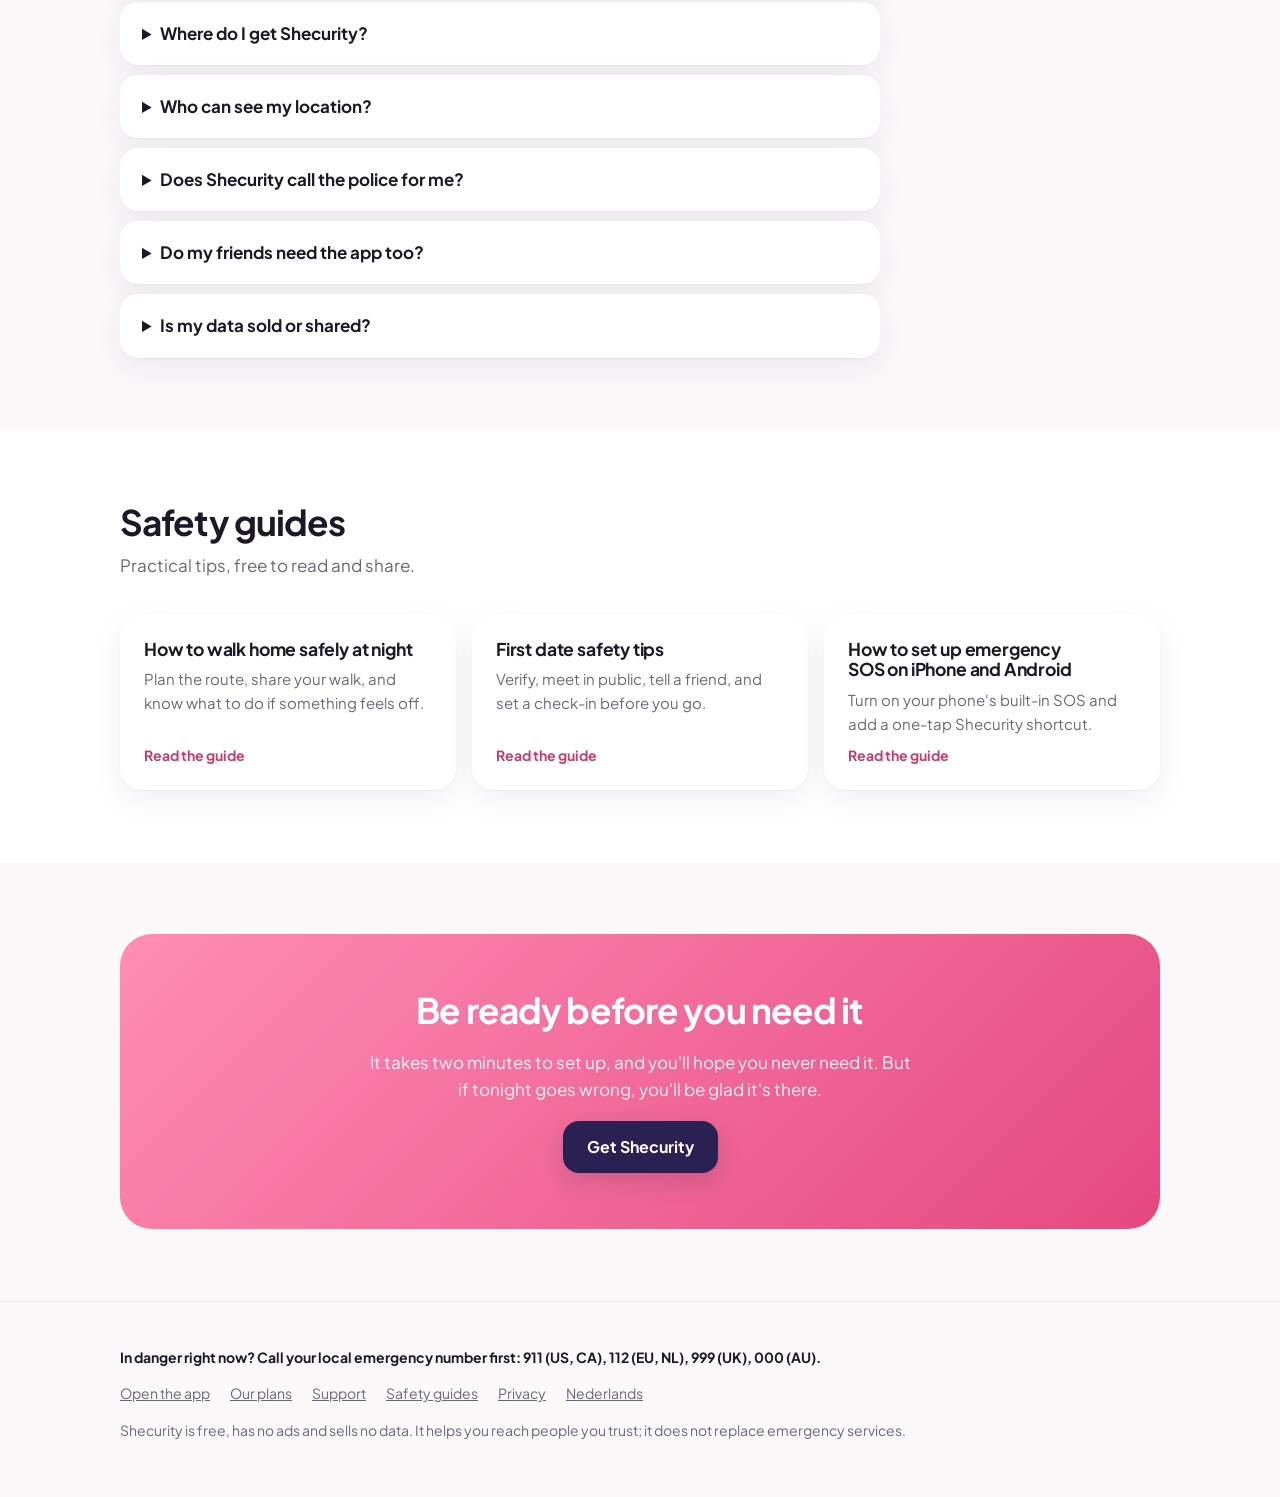
==== commit 32c5e69d: "Friendlier helper tone and sharper search title on the home page Co-Authored-By: Claude Opus 5.5 (1M" ====
--- a/index.html
+++ b/index.html
@@ -3,8 +3,8 @@
 <head>
 <meta charset="utf-8">
 <meta name="viewport" content="width=device-width, initial-scale=1, viewport-fit=cover">
-<title>Shecurity: Free Safety App for Women with SOS and Live Location</title>
-<meta name="description" content="Shecurity is a free personal safety app for women. Send an SOS with live location to your own safety circle, share your walk home, set check-in timers, and use fake call and siren. No ads, no subscription.">
+<title>Shecurity: Free Women's Safety App with SOS, Fake Call &amp; Live Location</title>
+<meta name="description" content="Your little helper for the moments that feel wrong. Shecurity is a free personal safety app for women: a panic button that sends an SOS with live location, walk me home, check-in timers, a fake call that talks back and a loud siren. Free forever, no ads, your data never sold.">
 <link rel="canonical" href="https://shecurity.app/">
 <link rel="alternate" hreflang="en" href="https://shecurity.app/">
 <link rel="alternate" hreflang="nl" href="https://shecurity.app/nl/">
@@ -13,8 +13,8 @@
 <meta name="robots" content="index, follow, max-image-preview:large">
 <meta property="og:type" content="website">
 <meta property="og:site_name" content="Shecurity">
-<meta property="og:title" content="Shecurity: Free Safety App for Women with SOS and Live Location">
-<meta property="og:description" content="Shecurity is a free personal safety app for women. Send an SOS with live location to your own safety circle, share your walk home, set check-in timers, and use fake call and siren. No ads, no subscription.">
+<meta property="og:title" content="Shecurity: Free Women's Safety App with SOS, Fake Call &amp; Live Location">
+<meta property="og:description" content="Your little helper for the moments that feel wrong. Shecurity is a free personal safety app for women: a panic button that sends an SOS with live location, walk me home, check-in timers, a fake call that talks back and a loud siren. Free forever, no ads, your data never sold.">
 <meta property="og:url" content="https://shecurity.app/">
 <meta property="og:image" content="https://shecurity.app/img/share.png">
 <meta property="og:image:width" content="1200">
@@ -22,8 +22,8 @@
 <meta property="og:image:alt" content="Shecurity, the free safety app with your own safety circle">
 <meta property="og:locale" content="en_US">
 <meta name="twitter:card" content="summary_large_image">
-<meta name="twitter:title" content="Shecurity: Free Safety App for Women with SOS and Live Location">
-<meta name="twitter:description" content="Shecurity is a free personal safety app for women. Send an SOS with live location to your own safety circle, share your walk home, set check-in timers, and use fake call and siren. No ads, no subscription.">
+<meta name="twitter:title" content="Shecurity: Free Women's Safety App with SOS, Fake Call &amp; Live Location">
+<meta name="twitter:description" content="Your little helper for the moments that feel wrong. Shecurity is a free personal safety app for women: a panic button that sends an SOS with live location, walk me home, check-in timers, a fake call that talks back and a loud siren. Free forever, no ads, your data never sold.">
 <meta name="twitter:image" content="https://shecurity.app/img/share.png">
 <link rel="icon" href="icon.svg" type="image/svg+xml">
 <link rel="icon" href="favicon-32.png" sizes="32x32" type="image/png">
@@ -35,7 +35,7 @@
 <link rel="stylesheet" href="assets/site.css">
 <script src="assets/stores.js" defer></script>
 <script type="application/ld+json">{"@type": "Organization", "@id": "https://shecurity.app/#org", "name": "Shecurity", "url": "https://shecurity.app/", "logo": "https://shecurity.app/icon-512.png", "@context": "https://schema.org"}</script>
-<script type="application/ld+json">{"@context": "https://schema.org", "@type": "WebApplication", "name": "Shecurity", "url": "https://shecurity.app/app/", "applicationCategory": "LifestyleApplication", "applicationSubCategory": "Personal safety", "operatingSystem": "iOS, Android, any modern browser", "inLanguage": "en", "description": "Shecurity is a free personal safety app for women. Send an SOS with live location to your own safety circle, share your walk home, set check-in timers, and use fake call and siren. No ads, no subscription.", "isAccessibleForFree": true, "offers": {"@type": "Offer", "price": "0", "priceCurrency": "USD"}, "screenshot": ["https://shecurity.app/img/screen-home.jpg", "https://shecurity.app/img/screen-circle.jpg", "https://shecurity.app/img/screen-walk.jpg"], "featureList": ["SOS alert to your safety circle with live location", "Walk-me-home live location sharing", "Share your plans with your circle, like a story that expires", "Check-in timer that alerts your circle if you don't check in", "Fake incoming call", "Loud siren", "Ride and first-date safety notes", "Audio recording", "Help lines by country"], "publisher": {"@id": "https://shecurity.app/#org"}}</script>
+<script type="application/ld+json">{"@context": "https://schema.org", "@type": "WebApplication", "name": "Shecurity", "url": "https://shecurity.app/app/", "applicationCategory": "LifestyleApplication", "applicationSubCategory": "Personal safety", "operatingSystem": "iOS, Android, any modern browser", "inLanguage": "en", "description": "Your little helper for the moments that feel wrong. Shecurity is a free personal safety app for women: a panic button that sends an SOS with live location, walk me home, check-in timers, a fake call that talks back and a loud siren. Free forever, no ads, your data never sold.", "isAccessibleForFree": true, "offers": {"@type": "Offer", "price": "0", "priceCurrency": "USD"}, "screenshot": ["https://shecurity.app/img/screen-home.jpg", "https://shecurity.app/img/screen-circle.jpg", "https://shecurity.app/img/screen-walk.jpg"], "featureList": ["SOS alert to your safety circle with live location", "Walk-me-home live location sharing", "Share your plans with your circle, like a story that expires", "Check-in timer that alerts your circle if you don't check in", "Fake incoming call", "Loud siren", "Ride and first-date safety notes", "Audio recording", "Help lines by country"], "publisher": {"@id": "https://shecurity.app/#org"}}</script>
 <script type="application/ld+json">{"@context": "https://schema.org", "@type": "FAQPage", "mainEntity": [{"@type": "Question", "name": "Is Shecurity really free?", "acceptedAnswer": {"@type": "Answer", "text": "Yes. Every safety feature is free forever, with no ads and no trial. Later there may be an optional Shecurity Plus for extras that cost money to run, like automatic text messages, but SOS, your safety circle, live location and check-ins will always stay free."}}, {"@type": "Question", "name": "Where do I get Shecurity?", "acceptedAnswer": {"@type": "Answer", "text": "On Android, from Google Play. On iPhone, the App Store version is on its way; until then, open shecurity.app/app in Safari and tap Add to Home Screen. You can also use it in any browser."}}, {"@type": "Question", "name": "Does it work on iPhone and Android?", "acceptedAnswer": {"@type": "Answer", "text": "Yes, on any recent iPhone or Android phone. On iPhone, add it to your home screen first so you can receive alerts from your circle."}}, {"@type": "Question", "name": "Who can see my location?", "acceptedAnswer": {"@type": "Answer", "text": "Only the people in your safety circle, and only while you choose to share it: during an SOS, a walk or an expired check-in. There is no public map and no stranger network. You can stop sharing with one tap."}}, {"@type": "Question", "name": "Does Shecurity call the police for me?", "acceptedAnswer": {"@type": "Answer", "text": "No. Shecurity alerts the people you trust and shows your local emergency number with one tap. If you are in danger right now, call 911, 112, 999 or 000 first."}}, {"@type": "Question", "name": "Do my friends need the app too?", "acceptedAnswer": {"@type": "Answer", "text": "To join your circle and get instant alerts, yes, and it's free for them too. Even without it, your SOS can send a regular text message with your location to anyone in your contacts."}}, {"@type": "Question", "name": "Is my data sold or shared?", "acceptedAnswer": {"@type": "Answer", "text": "Never. There are no ads and no trackers. Your contacts and notes stay on your phone; circle alerts are stored in the EU and deleted automatically after 30 days. Read the privacy policy."}}]}</script>
 <script type="application/ld+json">{"@context": "https://schema.org", "@type": "WebSite", "name": "Shecurity", "url": "https://shecurity.app/", "inLanguage": ["en", "nl"]}</script>
 </head>
@@ -48,8 +48,8 @@
 
 <section class="hero"><div class="wrap">
 <div class="copy">
-<h1>The free safety app that keeps your <span class="accent">people close</span></h1>
-<p class="lede">One press sends an SOS with your live location to the people you trust. No ads, no paywall, nobody watching except your own circle.</p>
+<h1>Your little helper for the moments that <span class="accent">feel wrong</span></h1>
+<p class="lede">The walk that feels too long, the date that turns strange, the ride that takes a wrong turn. Shecurity is right there with you: one press sends an SOS with your live location, a fake call gets you out, and a loud siren draws attention. Free, always.</p>
 <div class="ctas"><a class="btn primary" href="#get" data-get><span data-get-label>Get Shecurity, it's free</span></a><a class="btn soft" href="#how">How it works</a></div>
 <ul class="checks"><li>Free forever</li><li>No ads, no data selling</li><li>Only people you invite</li></ul>
 </div>
@@ -59,7 +59,7 @@
 <section class="band alt" id="why"><div class="wrap why">
 <h2>Why Shecurity exists</h2>
 <div class="why-copy">
-<p class="big">Too many nights end with a text that says “home safe?”. Shecurity turns that habit into something that really helps: your people know where you are when it matters, and nobody else does.</p>
+<p class="big">Almost every woman knows the feeling: keys between your fingers, pretending to be on the phone, texting “home safe?” at 2am. You shouldn't have to face those moments alone or unprepared. Shecurity puts real help in your pocket, so you can act fast, get out, and let the people who love you know where you are.</p>
 <p>We believe feeling safe shouldn't cost money. That's why every safety feature is free forever, there are no ads to get in the way in an emergency, and your data is never sold. Shecurity is profit-free: nobody earns money from it.</p>
 </div>
 </div></section>
@@ -128,8 +128,8 @@
 </div></section>
 
 <section class="band cta-band"><div class="wrap"><div class="box">
-<h2>Feel safer tonight, for free</h2>
-<p>Get Shecurity, invite two people you trust, and you're set. It takes less time than reading this page.</p>
+<h2>Be ready before you need it</h2>
+<p>It takes two minutes to set up, and you'll hope you never need it. But if tonight goes wrong, you'll be glad it's there.</p>
 <a class="btn primary" href="#get" data-get><span data-get-label>Get Shecurity</span></a>
 </div></div></section>
 
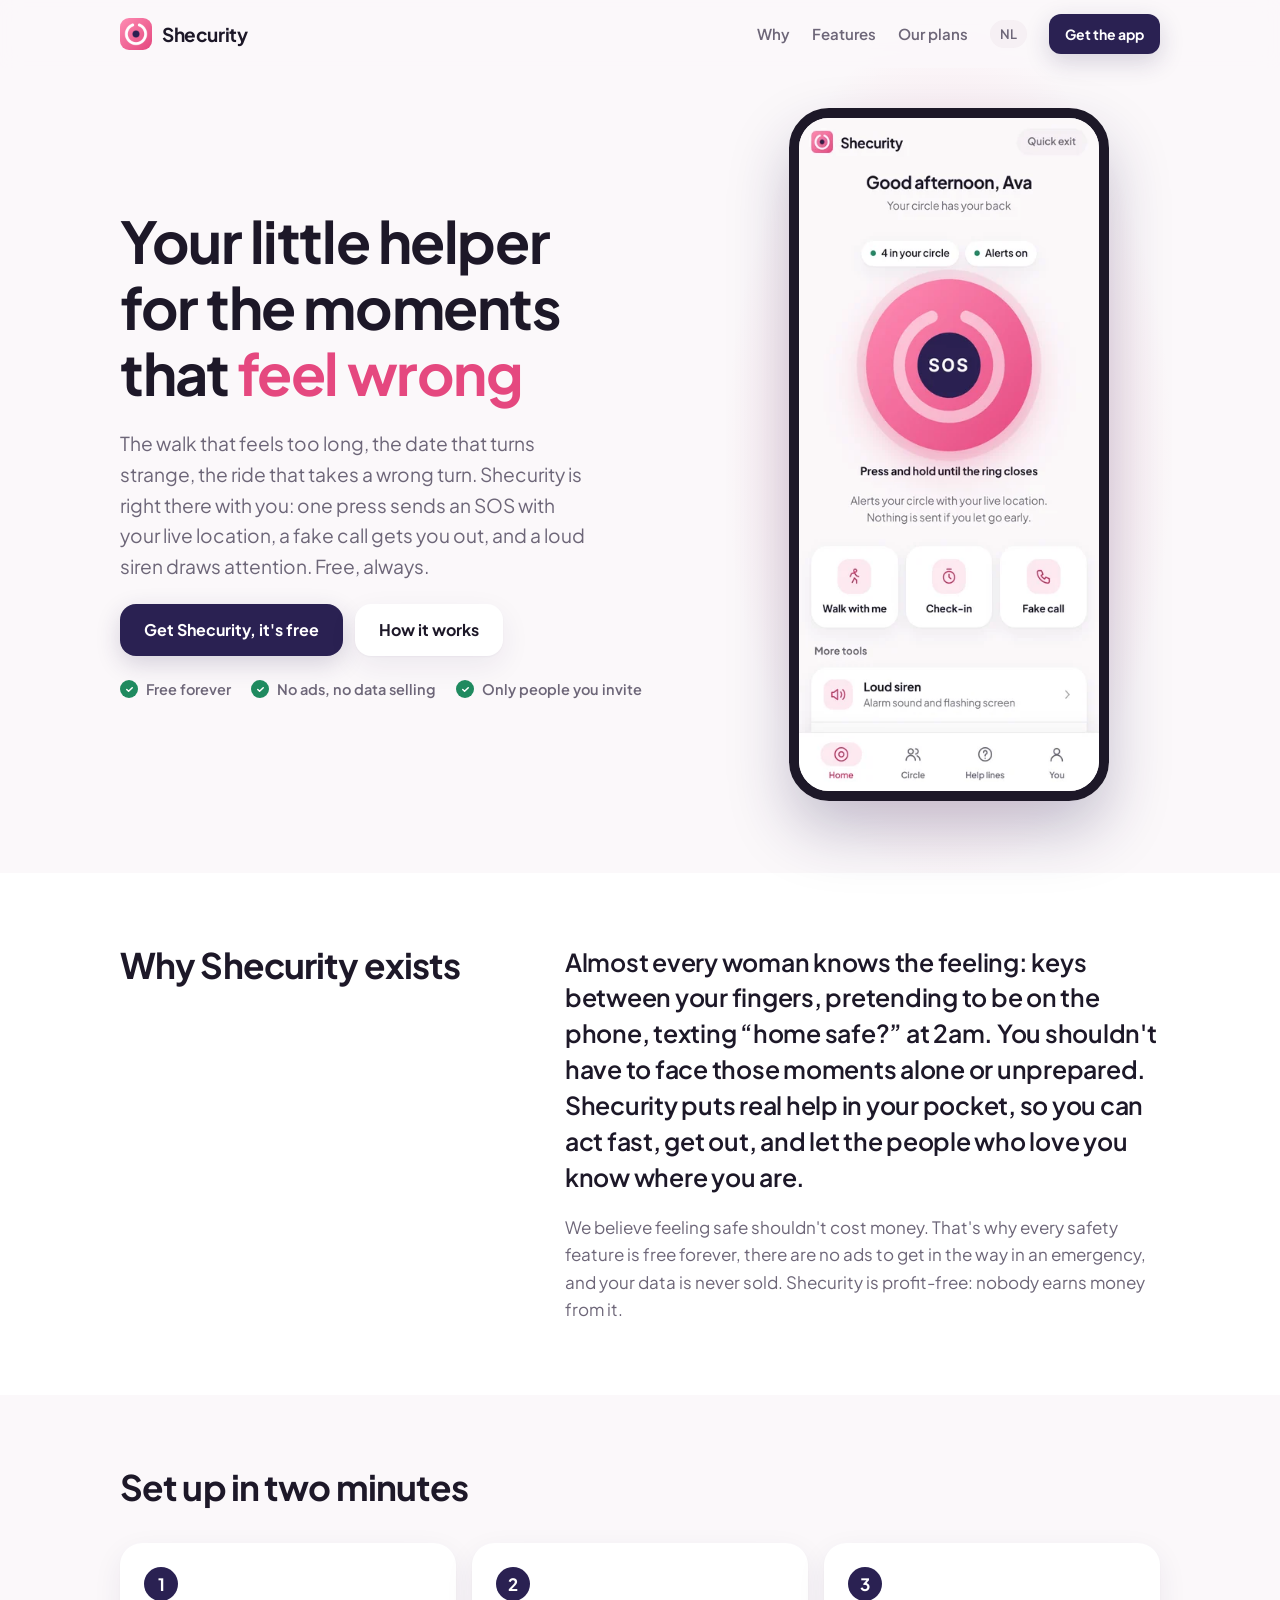
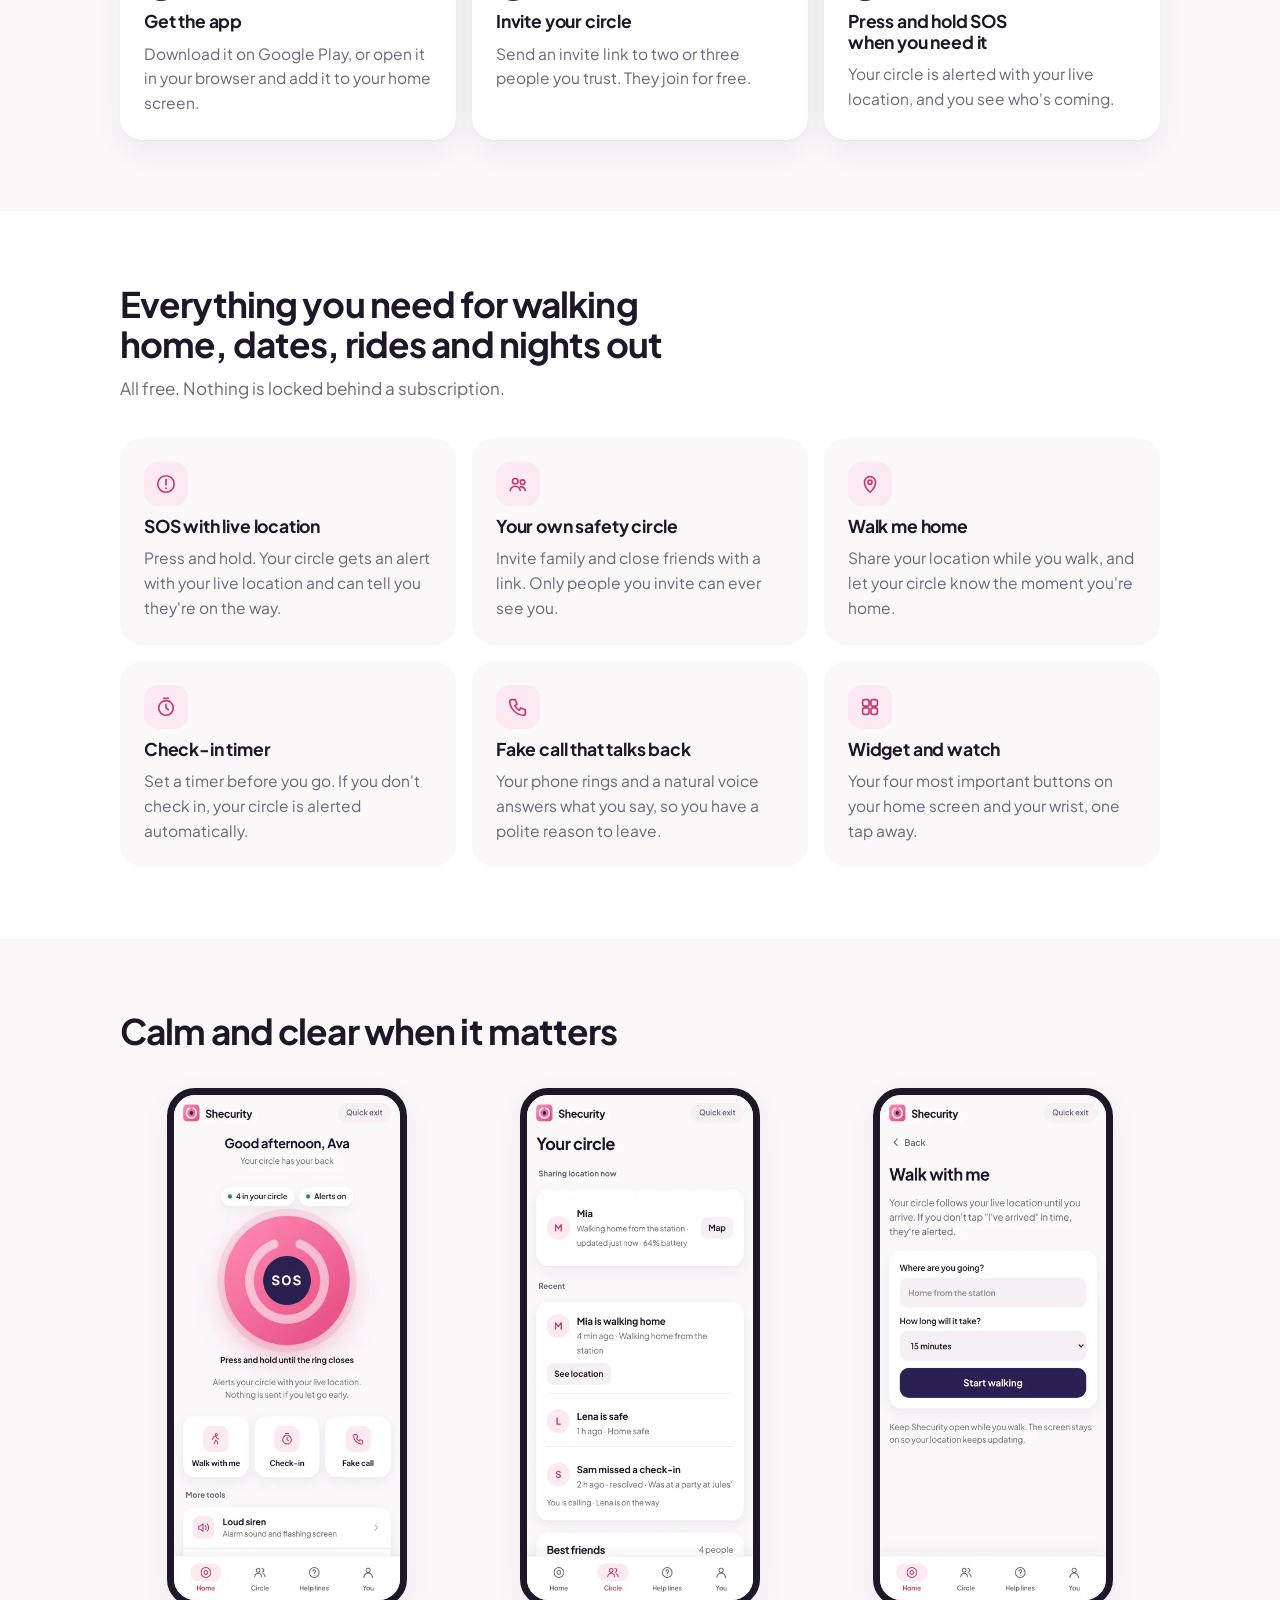
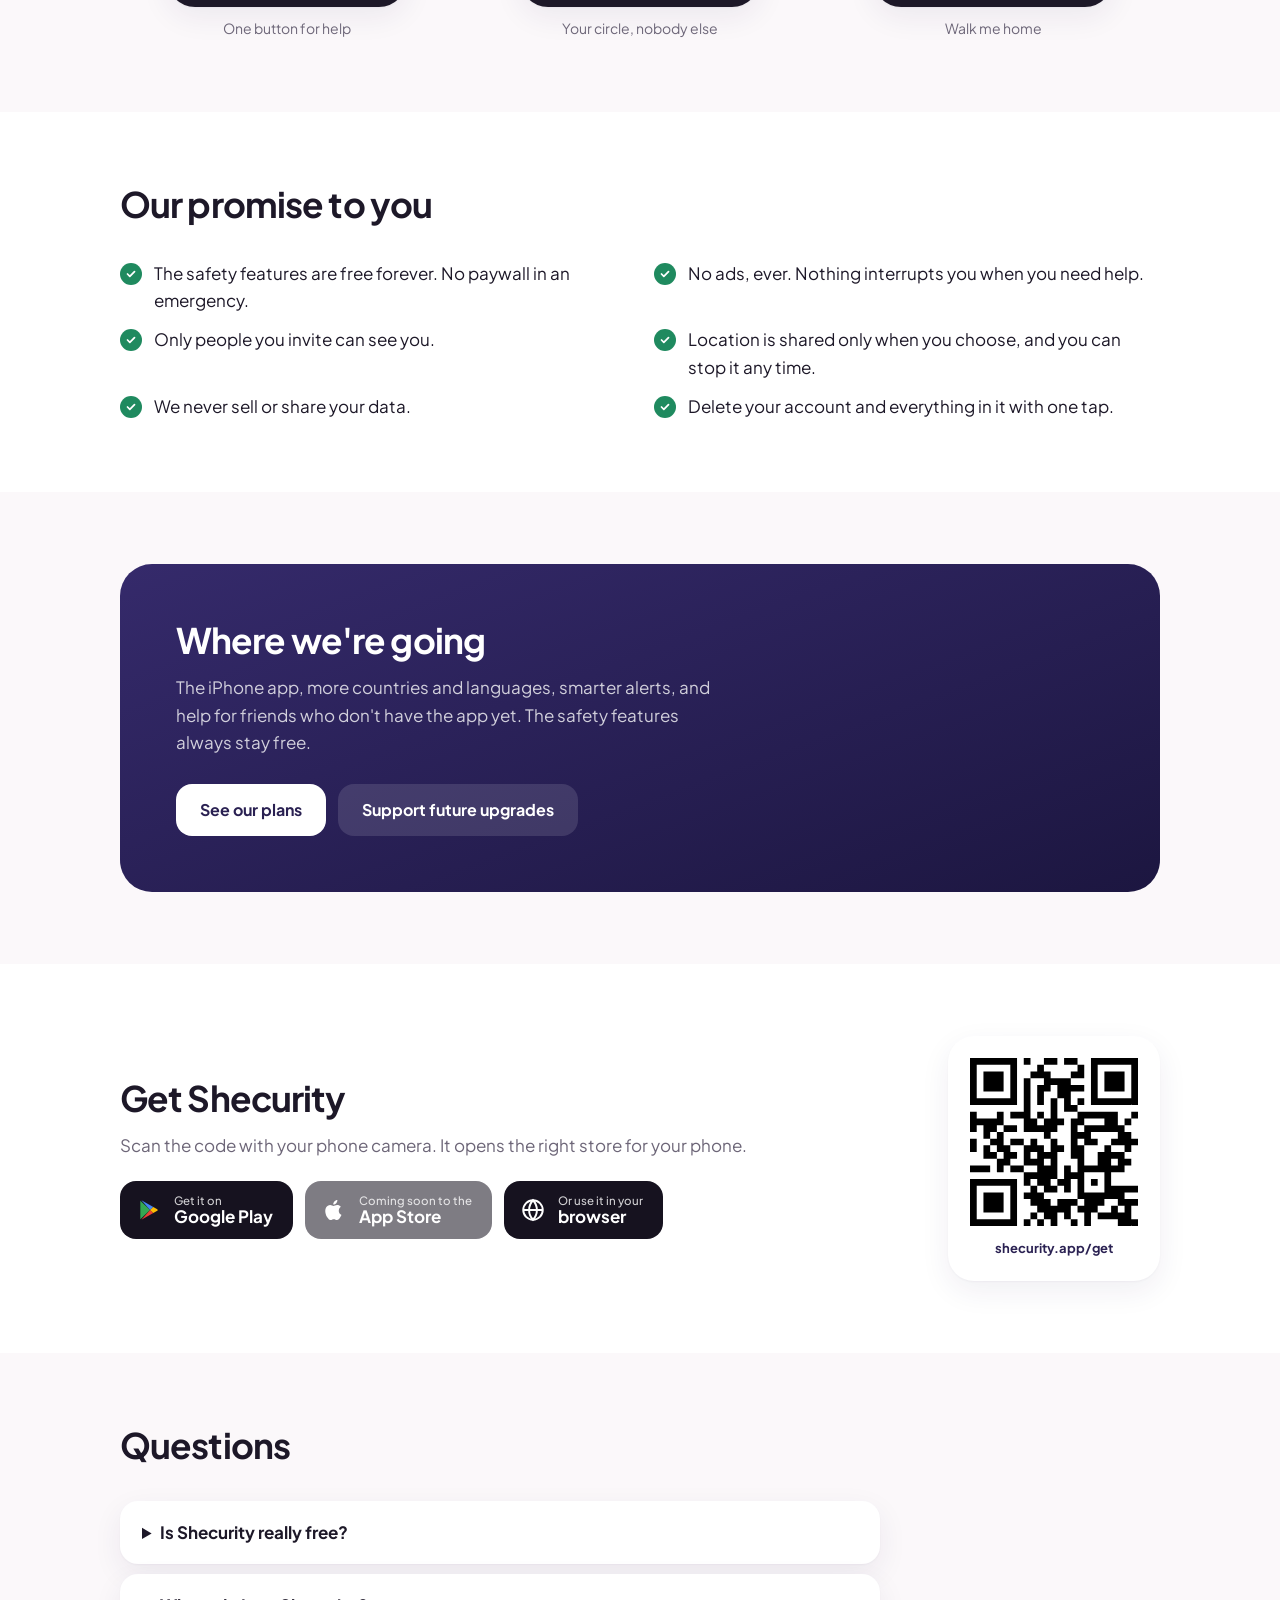
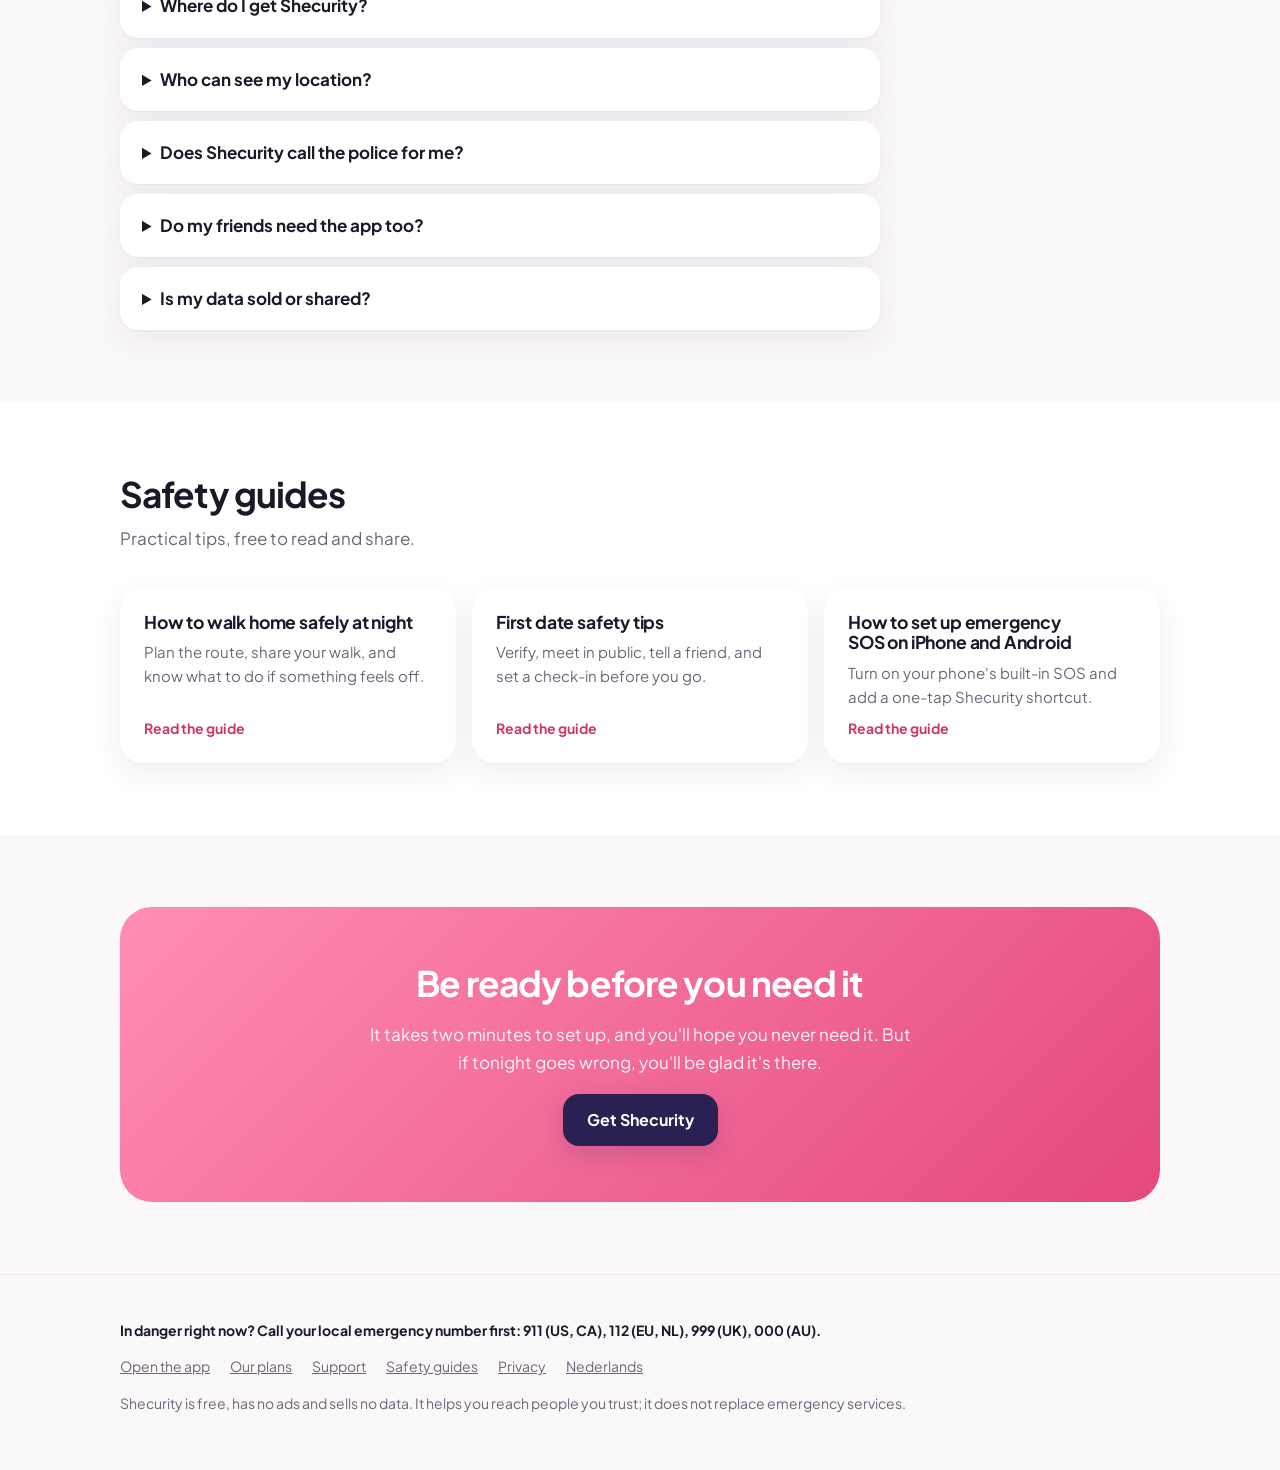
==== commit 89100185: "Keep jewelry to a brief future mention Co-Authored-By: Claude Opus 5.5 (1M context) <noreply@anthrop" ====
--- a/index.html
+++ b/index.html
@@ -98,9 +98,9 @@
 <section class="band" id="next"><div class="wrap"><div class="next">
 <div class="next-copy">
 <h2>Where we're going</h2>
-<p>Safety jewelry with a hidden SOS button, more countries and languages, and help for friends who don't have the app yet. See the plans, reserve a piece without paying anything, or support the next upgrade.</p>
+<p>The iPhone app, more countries and languages, smarter alerts, and help for friends who don't have the app yet. The safety features always stay free.</p>
 </div>
-<div class="ctas"><a class="btn light" href="https://getshecurity.com">See our plans</a><a class="btn ghost" href="support/">Support future upgrades</a></div>
+<div class="ctas"><a class="btn light" href="https://getshecurity.com/plans/">See our plans</a><a class="btn ghost" href="support/">Support future upgrades</a></div>
 </div></div></section>
 
 <section class="band alt" id="get"><div class="wrap"><div class="get">
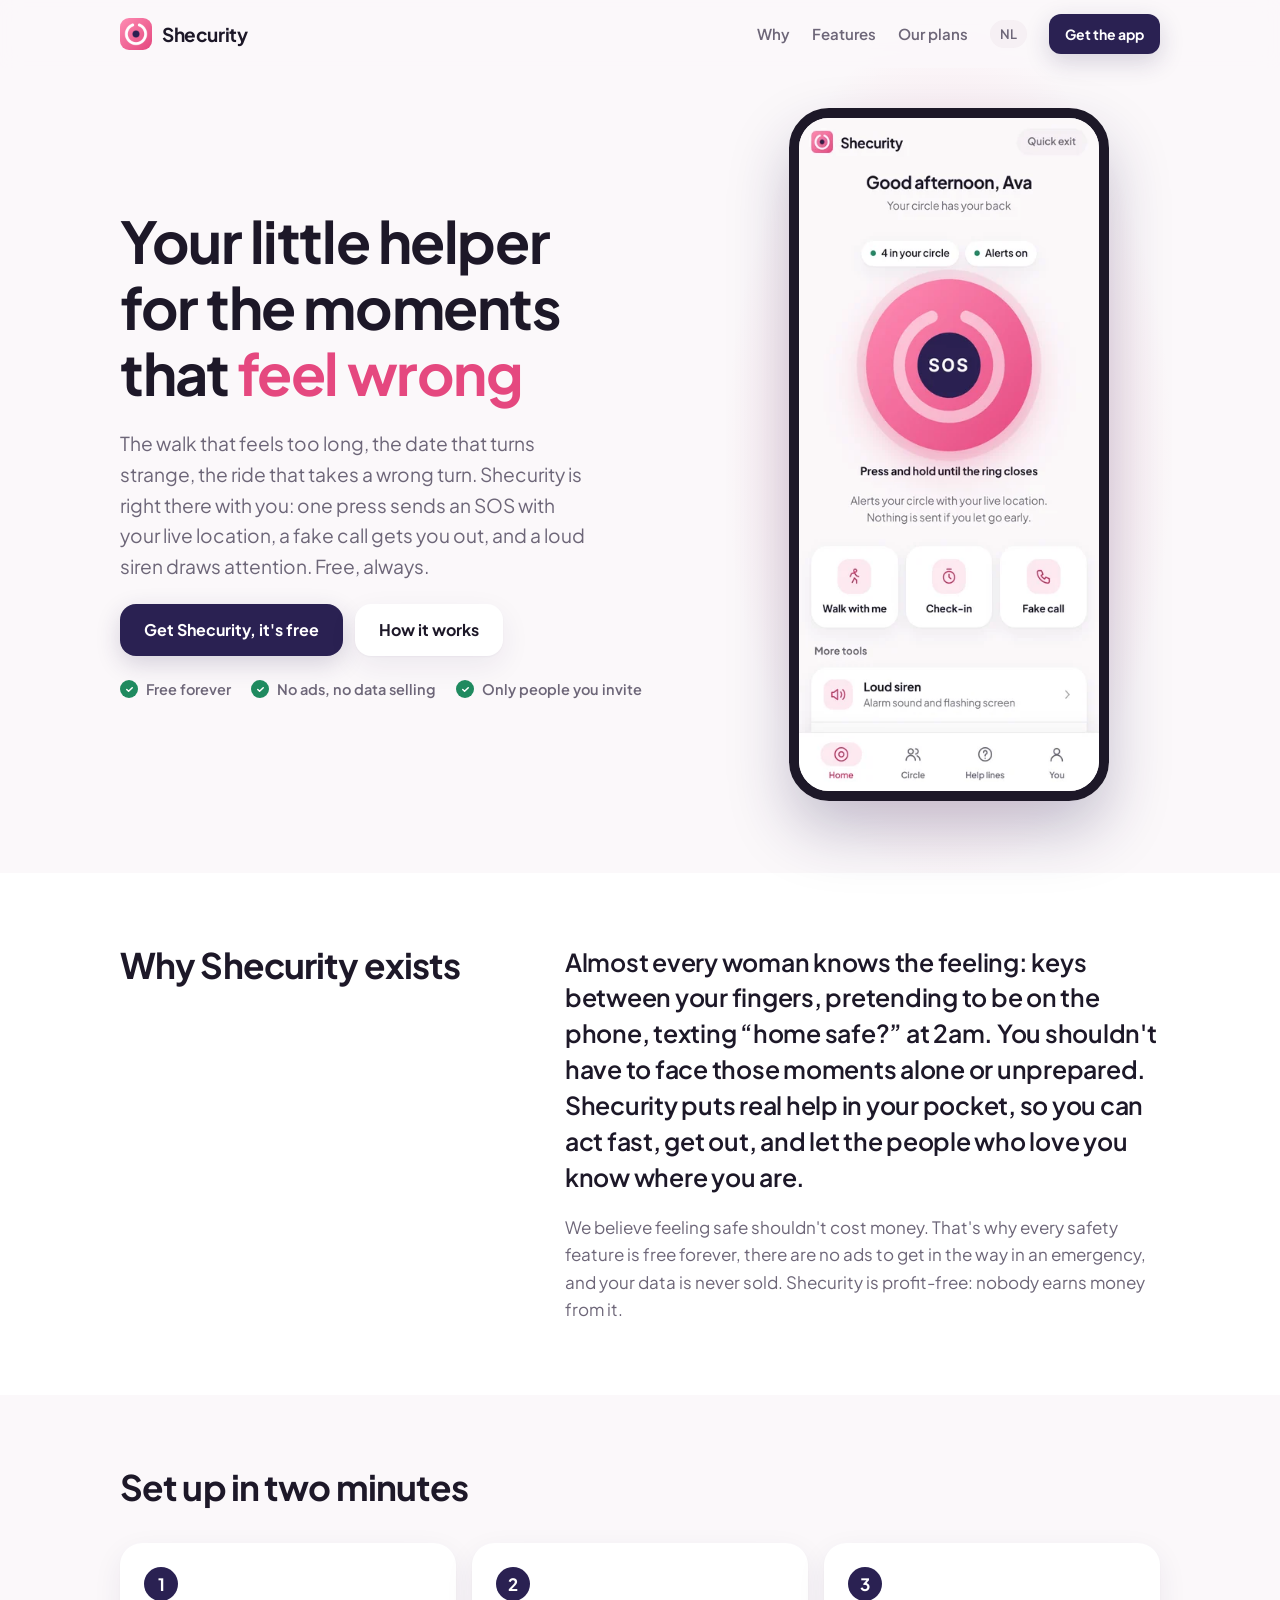
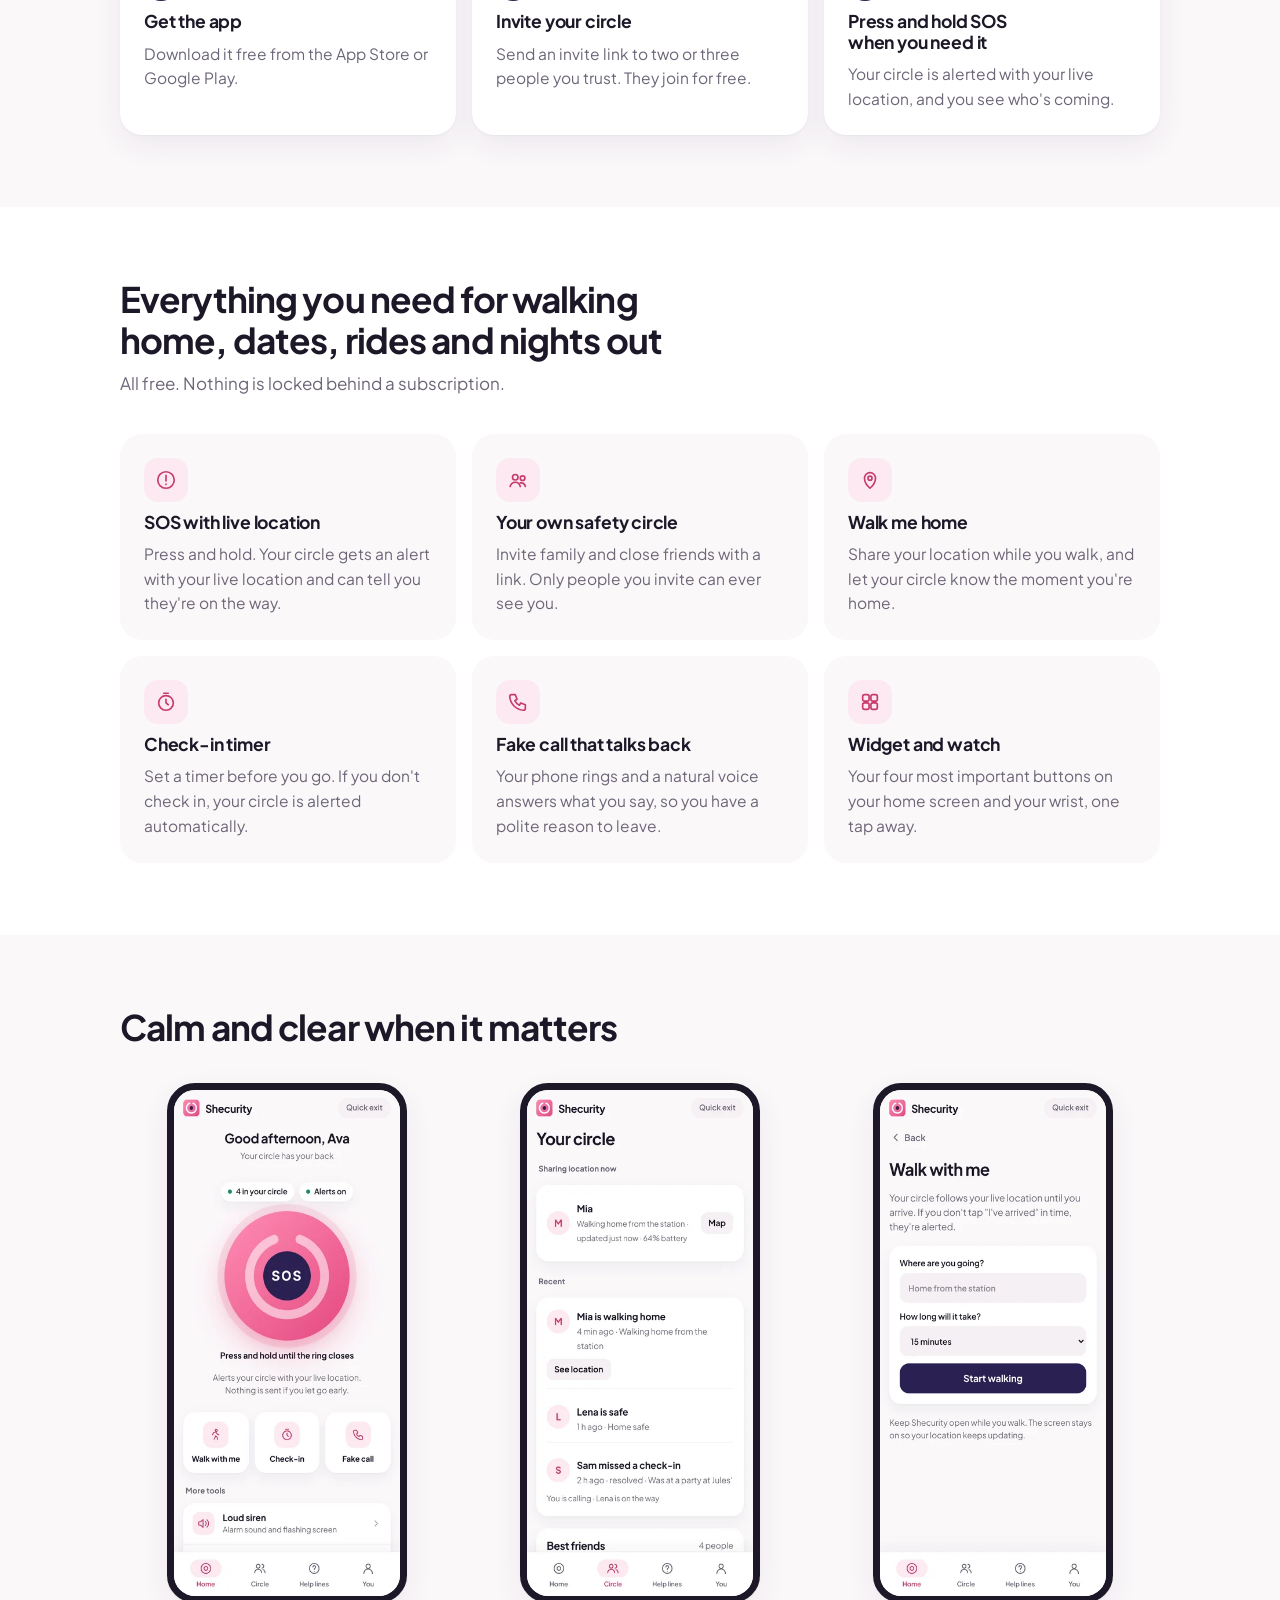
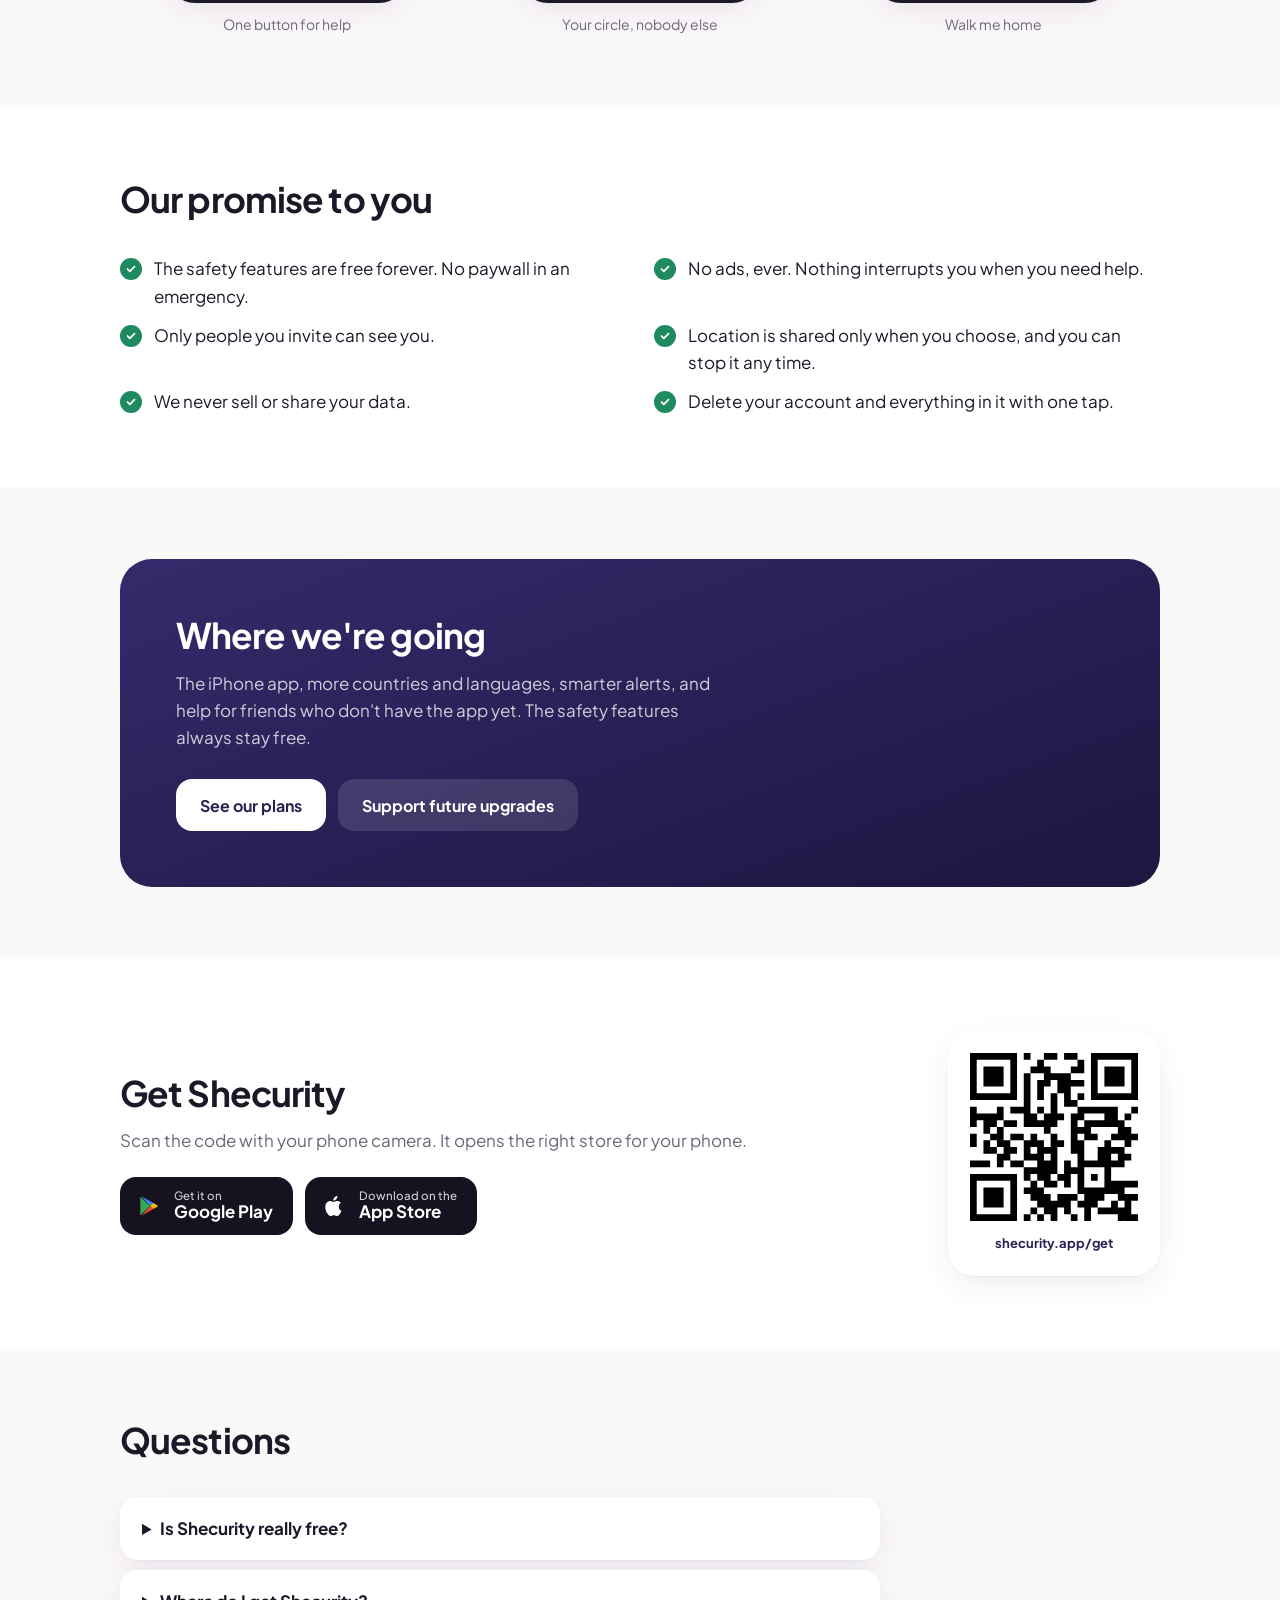
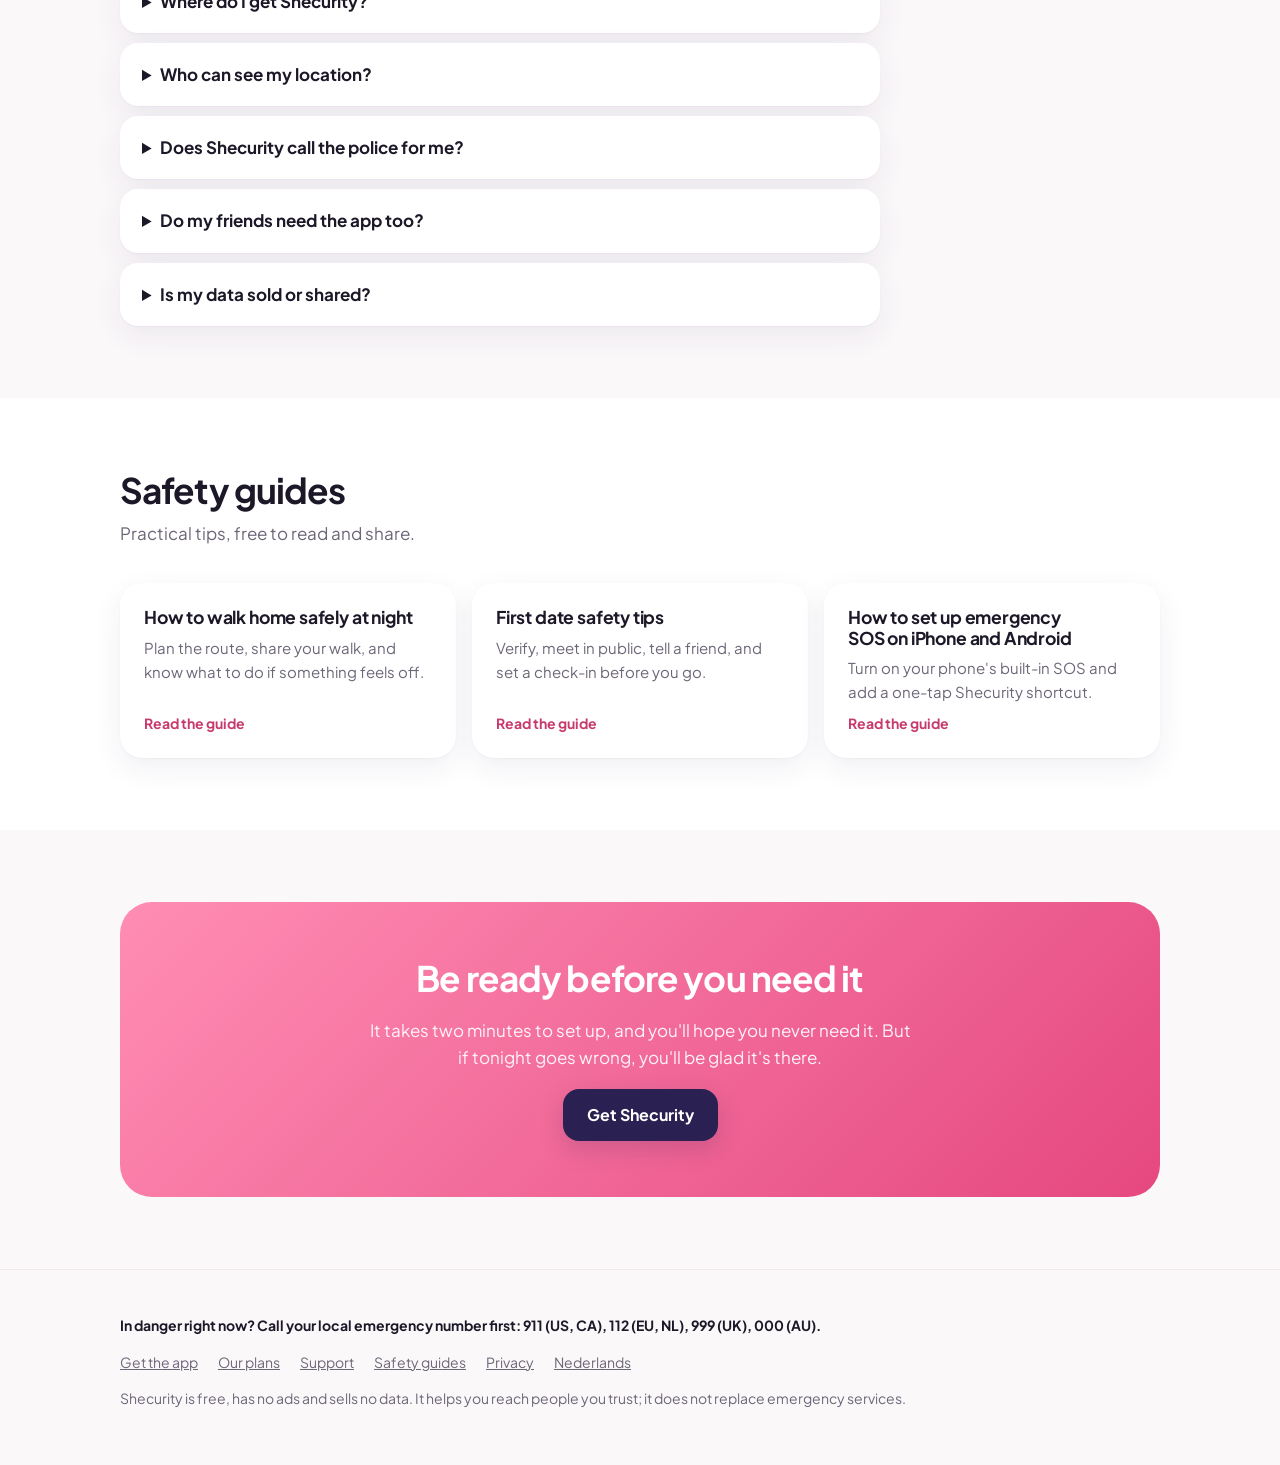
==== commit 3bf25ed0: "App Store is live: real App Store button, no more browser install on the site Get section, /get/, FA" ====
--- a/index.html
+++ b/index.html
@@ -28,7 +28,6 @@
 <link rel="icon" href="icon.svg" type="image/svg+xml">
 <link rel="icon" href="favicon-32.png" sizes="32x32" type="image/png">
 <link rel="apple-touch-icon" href="apple-touch-icon.png">
-<link rel="manifest" href="app/manifest.webmanifest">
 <link rel="preconnect" href="https://fonts.googleapis.com">
 <link rel="preconnect" href="https://fonts.gstatic.com" crossorigin>
 <link rel="stylesheet" href="https://fonts.googleapis.com/css2?family=Plus+Jakarta+Sans:wght@400;600;700&display=swap">
@@ -36,7 +35,7 @@
 <script src="assets/stores.js" defer></script>
 <script type="application/ld+json">{"@type": "Organization", "@id": "https://shecurity.app/#org", "name": "Shecurity", "url": "https://shecurity.app/", "logo": "https://shecurity.app/icon-512.png", "@context": "https://schema.org"}</script>
 <script type="application/ld+json">{"@context": "https://schema.org", "@type": "WebApplication", "name": "Shecurity", "url": "https://shecurity.app/app/", "applicationCategory": "LifestyleApplication", "applicationSubCategory": "Personal safety", "operatingSystem": "iOS, Android, any modern browser", "inLanguage": "en", "description": "Your little helper for the moments that feel wrong. Shecurity is a free personal safety app for women: a panic button that sends an SOS with live location, walk me home, check-in timers, a fake call that talks back and a loud siren. Free forever, no ads, your data never sold.", "isAccessibleForFree": true, "offers": {"@type": "Offer", "price": "0", "priceCurrency": "USD"}, "screenshot": ["https://shecurity.app/img/screen-home.jpg", "https://shecurity.app/img/screen-circle.jpg", "https://shecurity.app/img/screen-walk.jpg"], "featureList": ["SOS alert to your safety circle with live location", "Walk-me-home live location sharing", "Share your plans with your circle, like a story that expires", "Check-in timer that alerts your circle if you don't check in", "Fake incoming call", "Loud siren", "Ride and first-date safety notes", "Audio recording", "Help lines by country"], "publisher": {"@id": "https://shecurity.app/#org"}}</script>
-<script type="application/ld+json">{"@context": "https://schema.org", "@type": "FAQPage", "mainEntity": [{"@type": "Question", "name": "Is Shecurity really free?", "acceptedAnswer": {"@type": "Answer", "text": "Yes. Every safety feature is free forever, with no ads and no trial. Later there may be an optional Shecurity Plus for extras that cost money to run, like automatic text messages, but SOS, your safety circle, live location and check-ins will always stay free."}}, {"@type": "Question", "name": "Where do I get Shecurity?", "acceptedAnswer": {"@type": "Answer", "text": "On Android, from Google Play. On iPhone, the App Store version is on its way; until then, open shecurity.app/app in Safari and tap Add to Home Screen. You can also use it in any browser."}}, {"@type": "Question", "name": "Does it work on iPhone and Android?", "acceptedAnswer": {"@type": "Answer", "text": "Yes, on any recent iPhone or Android phone. On iPhone, add it to your home screen first so you can receive alerts from your circle."}}, {"@type": "Question", "name": "Who can see my location?", "acceptedAnswer": {"@type": "Answer", "text": "Only the people in your safety circle, and only while you choose to share it: during an SOS, a walk or an expired check-in. There is no public map and no stranger network. You can stop sharing with one tap."}}, {"@type": "Question", "name": "Does Shecurity call the police for me?", "acceptedAnswer": {"@type": "Answer", "text": "No. Shecurity alerts the people you trust and shows your local emergency number with one tap. If you are in danger right now, call 911, 112, 999 or 000 first."}}, {"@type": "Question", "name": "Do my friends need the app too?", "acceptedAnswer": {"@type": "Answer", "text": "To join your circle and get instant alerts, yes, and it's free for them too. Even without it, your SOS can send a regular text message with your location to anyone in your contacts."}}, {"@type": "Question", "name": "Is my data sold or shared?", "acceptedAnswer": {"@type": "Answer", "text": "Never. There are no ads and no trackers. Your contacts and notes stay on your phone; circle alerts are stored in the EU and deleted automatically after 30 days. Read the privacy policy."}}]}</script>
+<script type="application/ld+json">{"@context": "https://schema.org", "@type": "FAQPage", "mainEntity": [{"@type": "Question", "name": "Is Shecurity really free?", "acceptedAnswer": {"@type": "Answer", "text": "Yes. Every safety feature is free forever, with no ads and no trial. Later there may be an optional Shecurity Plus for extras that cost money to run, like automatic text messages, but SOS, your safety circle, live location and check-ins will always stay free."}}, {"@type": "Question", "name": "Where do I get Shecurity?", "acceptedAnswer": {"@type": "Answer", "text": "On iPhone, from the App Store. On Android, from Google Play. It is free on both."}}, {"@type": "Question", "name": "Does it work on iPhone and Android?", "acceptedAnswer": {"@type": "Answer", "text": "Yes, on any recent iPhone or Android phone. Download it from the App Store or Google Play."}}, {"@type": "Question", "name": "Who can see my location?", "acceptedAnswer": {"@type": "Answer", "text": "Only the people in your safety circle, and only while you choose to share it: during an SOS, a walk or an expired check-in. There is no public map and no stranger network. You can stop sharing with one tap."}}, {"@type": "Question", "name": "Does Shecurity call the police for me?", "acceptedAnswer": {"@type": "Answer", "text": "No. Shecurity alerts the people you trust and shows your local emergency number with one tap. If you are in danger right now, call 911, 112, 999 or 000 first."}}, {"@type": "Question", "name": "Do my friends need the app too?", "acceptedAnswer": {"@type": "Answer", "text": "To join your circle and get instant alerts, yes, and it's free for them too. Even without it, your SOS can send a regular text message with your location to anyone in your contacts."}}, {"@type": "Question", "name": "Is my data sold or shared?", "acceptedAnswer": {"@type": "Answer", "text": "Never. There are no ads and no trackers. Your contacts and notes stay on your phone; circle alerts are stored in the EU and deleted automatically after 30 days. Read the privacy policy."}}]}</script>
 <script type="application/ld+json">{"@context": "https://schema.org", "@type": "WebSite", "name": "Shecurity", "url": "https://shecurity.app/", "inLanguage": ["en", "nl"]}</script>
 </head>
 <body>
@@ -67,7 +66,7 @@
 <section class="band" id="how"><div class="wrap">
 <div class="section-head"><h2>Set up in two minutes</h2></div>
 <div class="steps">
-<div class="step"><h3>Get the app</h3><p>Download it on Google Play, or open it in your browser and add it to your home screen.</p></div>
+<div class="step"><h3>Get the app</h3><p>Download it free from the App Store or Google Play.</p></div>
 <div class="step"><h3>Invite your circle</h3><p>Send an invite link to two or three people you trust. They join for free.</p></div>
 <div class="step"><h3>Press and hold SOS when you need it</h3><p>Your circle is alerted with your live location, and you see who's coming.</p></div>
 </div>
@@ -100,7 +99,7 @@
 <h2>Where we're going</h2>
 <p>The iPhone app, more countries and languages, smarter alerts, and help for friends who don't have the app yet. The safety features always stay free.</p>
 </div>
-<div class="ctas"><a class="btn light" href="https://getshecurity.com/plans/">See our plans</a><a class="btn ghost" href="support/">Support future upgrades</a></div>
+<div class="ctas"><a class="btn light" href="https://getshecurity.com/plans/">See our plans</a><a class="btn ghost" href="https://getshecurity.com/#support">Support future upgrades</a></div>
 </div></div></section>
 
 <section class="band alt" id="get"><div class="wrap"><div class="get">
@@ -109,8 +108,7 @@
 <p class="muted">Scan the code with your phone camera. It opens the right store for your phone.</p>
 <div class="stores">
 <a class="store" href="https://play.google.com/store/apps/details?id=io.github.punselie15.shecurity"><svg viewBox="0 0 24 24" aria-hidden="true"><path d="M4 3.5v17l9-8.5z" fill="#34a853"/><path d="m13 12 3 2.8L5 21l8-9z" fill="#ea4335"/><path d="m13 12-8-9 11 6.2z" fill="#4285f4"/><path d="m16 9.2 3.6 2c.6.4.6 1.2 0 1.6l-3.6 2L13 12z" fill="#fbbc04"/></svg><span><small>Get it on</small>Google Play</span></a>
-<span class="store soon" aria-disabled="true"><svg viewBox="0 0 24 24" aria-hidden="true"><path fill="currentColor" d="M16.4 12.6c0-2.3 1.9-3.4 2-3.5-1.1-1.6-2.8-1.8-3.4-1.8-1.4-.1-2.8.9-3.5.9s-1.8-.8-3-.8c-1.5 0-3 .9-3.8 2.3-1.6 2.8-.4 7 1.2 9.3.8 1.1 1.7 2.4 2.9 2.3 1.2 0 1.6-.7 3-.7s1.8.7 3 .7c1.3 0 2.1-1.1 2.8-2.3.9-1.3 1.3-2.6 1.3-2.6s-2.5-1-2.5-3.8zM14.1 5.7c.6-.8 1.1-1.9 1-3-1 0-2.1.6-2.8 1.4-.6.7-1.1 1.8-1 2.9 1 .1 2.1-.6 2.8-1.3z"/></svg><span><small>Coming soon to the</small>App Store</span></span>
-<a class="store" href="app/"><svg viewBox="0 0 24 24" aria-hidden="true" fill="none" stroke="currentColor" stroke-width="1.8"><circle cx="12" cy="12" r="9"/><path d="M3 12h18M12 3c2.5 2.7 3.6 5.7 3.6 9s-1.1 6.3-3.6 9c-2.5-2.7-3.6-5.7-3.6-9S9.5 5.7 12 3z"/></svg><span><small>Or use it in your</small>browser</span></a>
+<a class="store" href="https://apps.apple.com/app/id6826622812"><svg viewBox="0 0 24 24" aria-hidden="true"><path fill="currentColor" d="M16.4 12.6c0-2.3 1.9-3.4 2-3.5-1.1-1.6-2.8-1.8-3.4-1.8-1.4-.1-2.8.9-3.5.9s-1.8-.8-3-.8c-1.5 0-3 .9-3.8 2.3-1.6 2.8-.4 7 1.2 9.3.8 1.1 1.7 2.4 2.9 2.3 1.2 0 1.6-.7 3-.7s1.8.7 3 .7c1.3 0 2.1-1.1 2.8-2.3.9-1.3 1.3-2.6 1.3-2.6s-2.5-1-2.5-3.8zM14.1 5.7c.6-.8 1.1-1.9 1-3-1 0-2.1.6-2.8 1.4-.6.7-1.1 1.8-1 2.9 1 .1 2.1-.6 2.8-1.3z"/></svg><span><small>Download on the</small>App Store</span></a>
 </div>
 </div>
 <div class="qr-card">
@@ -119,12 +117,12 @@
 
 <section class="band" id="faq"><div class="wrap">
 <div class="section-head"><h2>Questions</h2></div>
-<div class="faq"><details><summary>Is Shecurity really free?</summary><p>Yes. Every safety feature is free forever, with no ads and no trial. Shecurity is a profit-free project: nobody earns money from it. If you want to help pay for future upgrades you can <a href="support/">donate any amount</a>, but you never have to.</p></details><details><summary>Where do I get Shecurity?</summary><p>On Android, from Google Play. On iPhone, the App Store version is on its way; until then, open <a href="app/">shecurity.app/app</a> in Safari and tap <strong>Add to Home Screen</strong>. You can also use it in any browser.</p></details><details><summary>Who can see my location?</summary><p>Only the people in your safety circle, and only while you choose to share it: during an SOS, a walk or a missed check-in. There is no public map and no stranger network. You can stop sharing with one tap.</p></details><details><summary>Does Shecurity call the police for me?</summary><p>No. Shecurity alerts the people you trust and shows your local emergency number with one tap. If you are in danger right now, call 911, 112, 999 or 000 first.</p></details><details><summary>Do my friends need the app too?</summary><p>To join your circle and get instant alerts, yes, and it's free for them too. Even without it, your SOS can send a regular text message with your location to anyone in your contacts.</p></details><details><summary>Is my data sold or shared?</summary><p>Never. There are no ads and no trackers. Your contacts and notes stay on your phone; circle alerts are stored in the EU and deleted automatically after 30 days. Read the <a href="privacy.html">privacy policy</a>.</p></details></div>
+<div class="faq"><details><summary>Is Shecurity really free?</summary><p>Yes. Every safety feature is free forever, with no ads and no trial. Shecurity is a profit-free project: nobody earns money from it. If you want to help pay for future upgrades you can <a href="https://getshecurity.com/#support">donate any amount</a>, but you never have to.</p></details><details><summary>Where do I get Shecurity?</summary><p>On iPhone, from the <a href="https://apps.apple.com/app/id6826622812">App Store</a>. On Android, from <a href="https://play.google.com/store/apps/details?id=io.github.punselie15.shecurity">Google Play</a>. It is free on both.</p></details><details><summary>Who can see my location?</summary><p>Only the people in your safety circle, and only while you choose to share it: during an SOS, a walk or a missed check-in. There is no public map and no stranger network. You can stop sharing with one tap.</p></details><details><summary>Does Shecurity call the police for me?</summary><p>No. Shecurity alerts the people you trust and shows your local emergency number with one tap. If you are in danger right now, call 911, 112, 999 or 000 first.</p></details><details><summary>Do my friends need the app too?</summary><p>To join your circle and get instant alerts, yes, and it's free for them too. Even without it, your SOS can send a regular text message with your location to anyone in your contacts.</p></details><details><summary>Is my data sold or shared?</summary><p>Never. There are no ads and no trackers. Your contacts and notes stay on your phone; circle alerts are stored in the EU and deleted automatically after 30 days. Read the <a href="privacy.html">privacy policy</a>.</p></details></div>
 </div></section>
 
 <section class="band alt"><div class="wrap">
 <div class="section-head"><h2>Safety guides</h2><p class="muted">Practical tips, free to read and share.</p></div>
-<div class="guides"><a class="guide-card" href="guides/walk-home-safely.html"><h3>How to walk home safely at night</h3><p>Plan the route, share your walk, and know what to do if something feels off.</p><span>Read the guide</span></a><a class="guide-card" href="guides/first-date-safety.html"><h3>First date safety tips</h3><p>Verify, meet in public, tell a friend, and set a check-in before you go.</p><span>Read the guide</span></a><a class="guide-card" href="guides/phone-emergency-sos.html"><h3>How to set up emergency SOS on iPhone and Android</h3><p>Turn on your phone's built-in SOS and add a one-tap Shecurity shortcut.</p><span>Read the guide</span></a></div>
+<div class="guides"><a class="guide-card" href="https://getshecurity.com/guides/walk-home-safely/"><h3>How to walk home safely at night</h3><p>Plan the route, share your walk, and know what to do if something feels off.</p><span>Read the guide</span></a><a class="guide-card" href="https://getshecurity.com/guides/first-date-safety/"><h3>First date safety tips</h3><p>Verify, meet in public, tell a friend, and set a check-in before you go.</p><span>Read the guide</span></a><a class="guide-card" href="https://getshecurity.com/guides/phone-emergency-sos/"><h3>How to set up emergency SOS on iPhone and Android</h3><p>Turn on your phone's built-in SOS and add a one-tap Shecurity shortcut.</p><span>Read the guide</span></a></div>
 </div></section>
 
 <section class="band cta-band"><div class="wrap"><div class="box">
@@ -136,7 +134,7 @@
 </main>
 <footer class="site"><div class="wrap">
 <p class="emergency">In danger right now? Call your local emergency number first: 911 (US, CA), 112 (EU, NL), 999 (UK), 000 (AU).</p>
-<div class="links"><a href="app/">Open the app</a><a href="https://getshecurity.com">Our plans</a><a href="support/">Support</a><a href="guides/">Safety guides</a><a href="privacy.html">Privacy</a><a href="nl/">Nederlands</a></div>
+<div class="links"><a href="get/">Get the app</a><a href="https://getshecurity.com">Our plans</a><a href="https://getshecurity.com/#support">Support</a><a href="https://getshecurity.com/guides/">Safety guides</a><a href="privacy.html">Privacy</a><a href="nl/">Nederlands</a></div>
 <p>Shecurity is free, has no ads and sells no data. It helps you reach people you trust; it does not replace emergency services.</p>
 </div></footer>
 </body>
